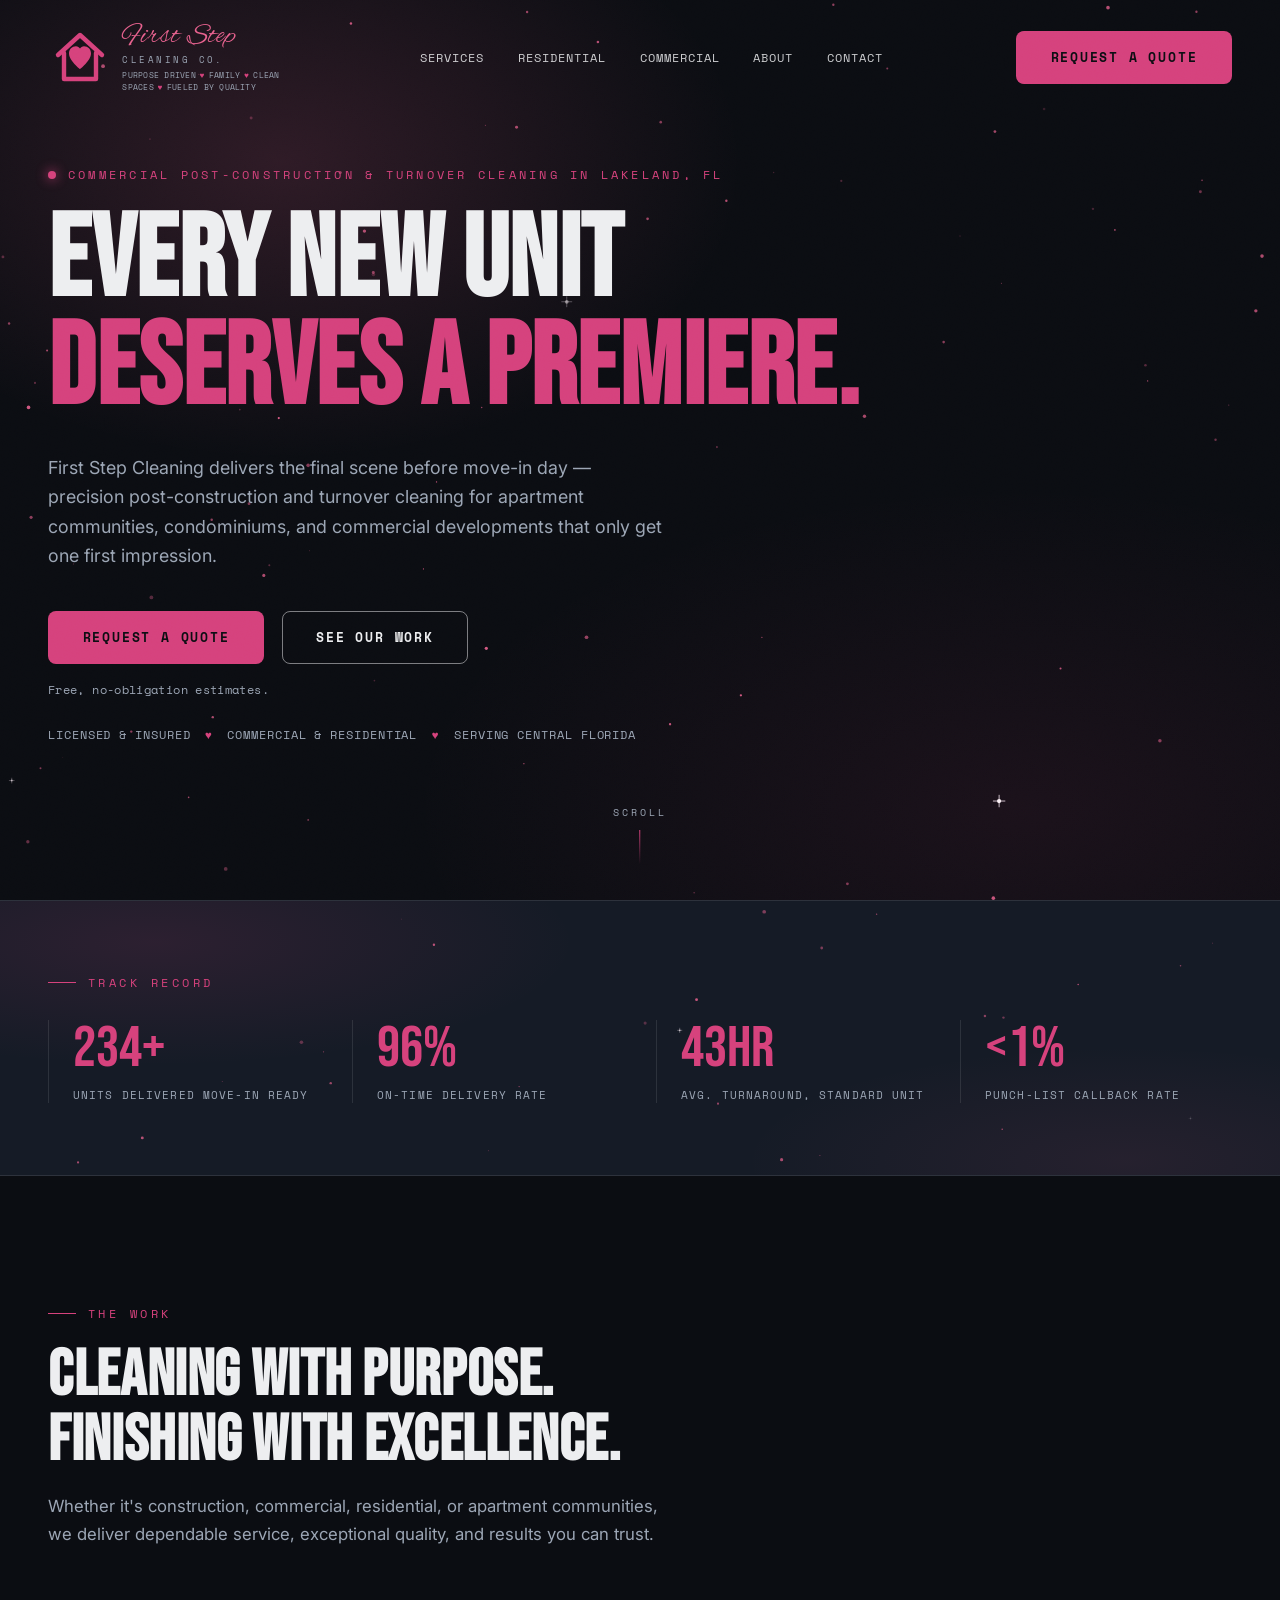
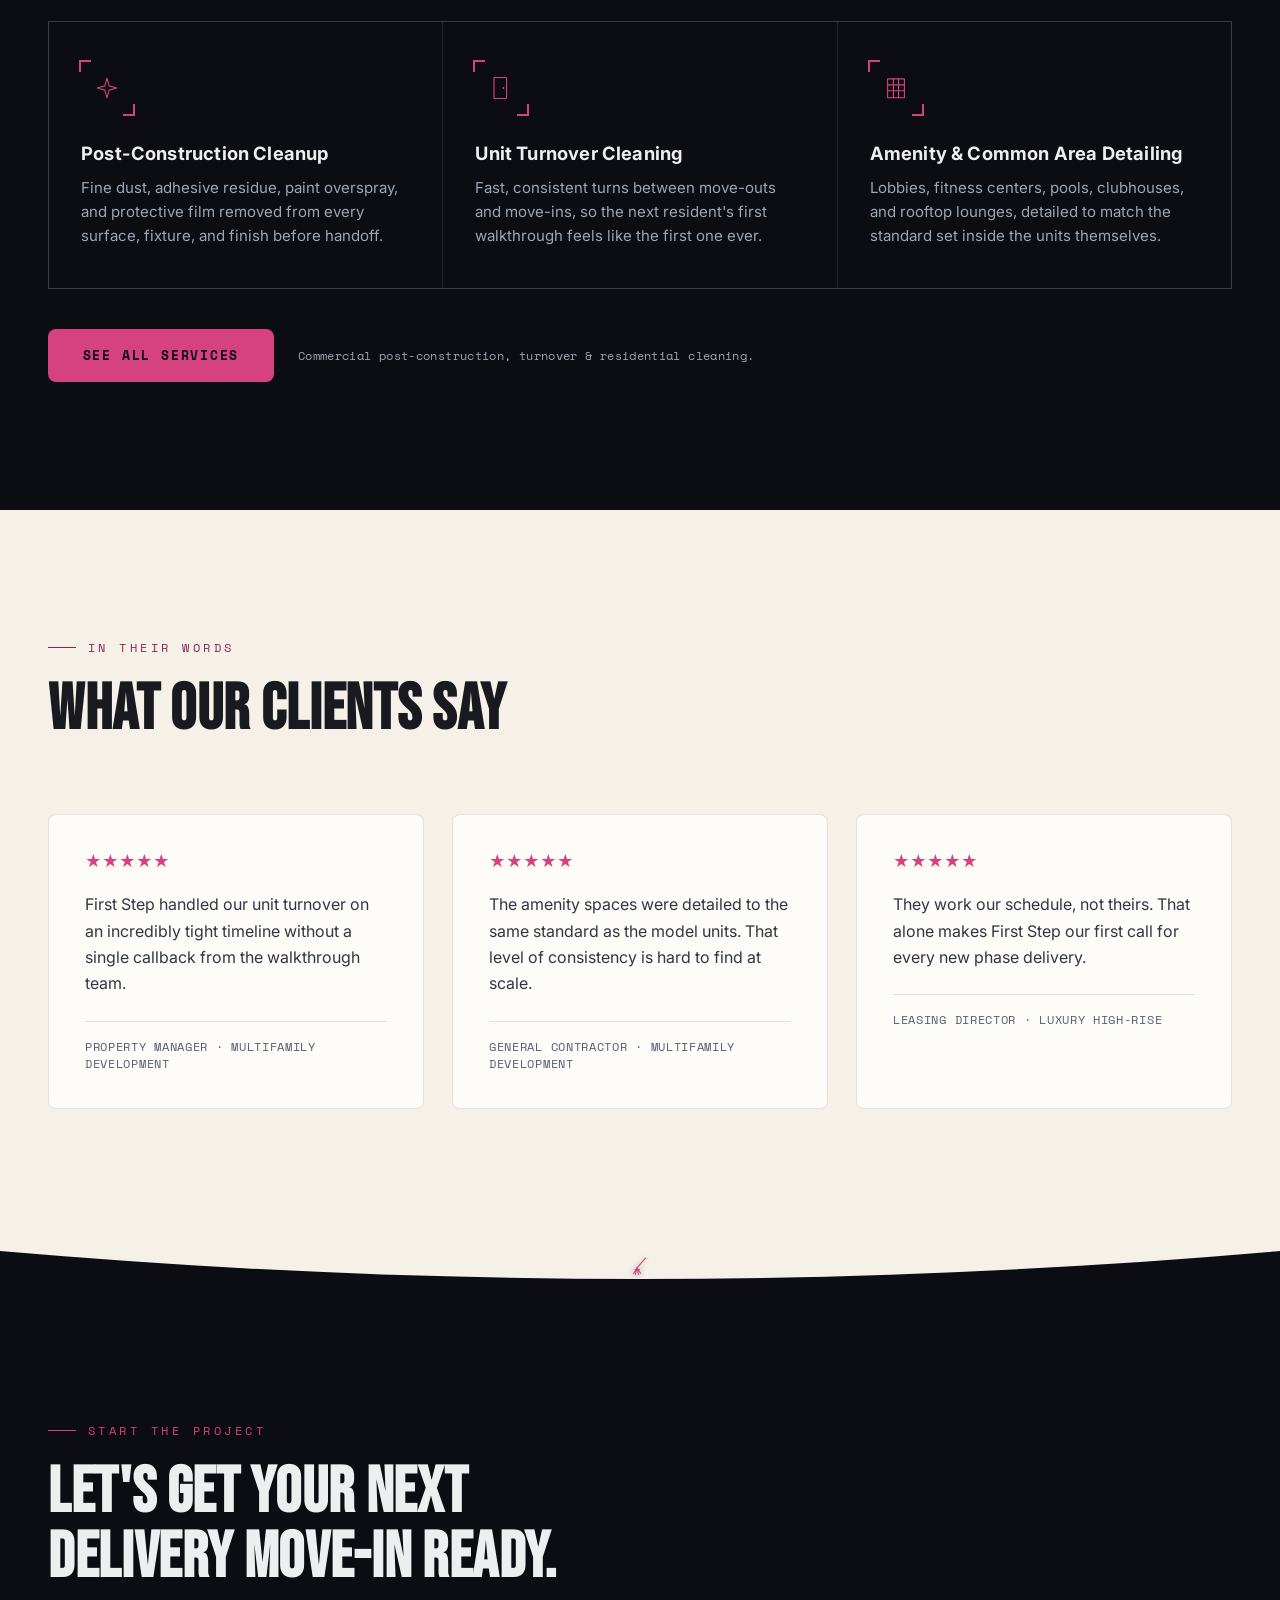
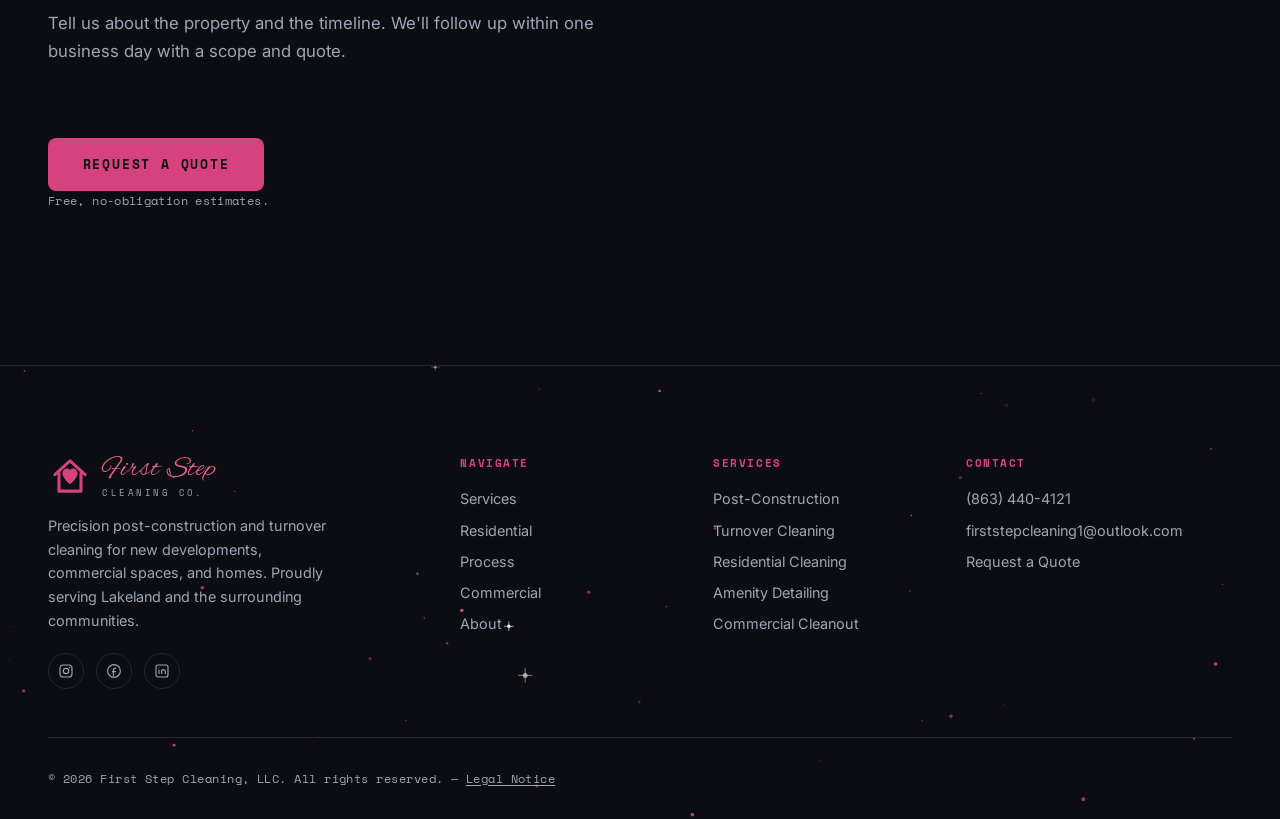
==== index.html @ 3d566c3e "Rename Work to Commercial, expand the gallery, and fix a scroll-reveal freeze Renames the "Work" nav" ====
<!DOCTYPE html>
<html lang="en">
<head>
<meta charset="UTF-8">
<meta name="viewport" content="width=device-width, initial-scale=1.0">
<title>First Step Cleaning | Post-Construction &amp; Turnover Cleaning for New Developments</title>
<meta name="description" content="First Step Cleaning delivers precision post-construction, turnover, and residential cleaning for new developments, commercial spaces, and homes. Led by Visionary Founder Stacey White.">
<link rel="canonical" href="https://firststepcleaning1.com/">
<meta property="og:type" content="website">
<meta property="og:url" content="https://firststepcleaning1.com/">
<meta property="og:site_name" content="First Step Cleaning">
<meta property="og:title" content="First Step Cleaning | Post-Construction &amp; Turnover Cleaning for New Developments">
<meta property="og:description" content="First Step Cleaning delivers precision post-construction, turnover, and residential cleaning for new developments, commercial spaces, and homes. Led by Visionary Founder Stacey White.">
<meta property="og:image" content="https://firststepcleaning1.com/images/social-preview.png">
<meta property="og:image:width" content="1200">
<meta property="og:image:height" content="630">
<meta name="twitter:card" content="summary_large_image">
<meta name="twitter:title" content="First Step Cleaning | Post-Construction &amp; Turnover Cleaning for New Developments">
<meta name="twitter:description" content="First Step Cleaning delivers precision post-construction, turnover, and residential cleaning for new developments, commercial spaces, and homes. Led by Visionary Founder Stacey White.">
<meta name="twitter:image" content="https://firststepcleaning1.com/images/social-preview.png">
<link rel="icon" href="data:image/svg+xml,%3Csvg xmlns='http://www.w3.org/2000/svg' viewBox='0 0 32 32'%3E%3Crect width='32' height='32' rx='6' fill='%230B0D12'/%3E%3Cpath d='M6 15 L16 6 L26 15' stroke='%23D6427D' stroke-width='2.4' fill='none' stroke-linecap='round' stroke-linejoin='round'/%3E%3Cpath d='M16,21c-2,-1.7,-3.6,-3.1,-3.6,-4.9c0,-1.3,1,-2.3,2.3,-2.3c0.9,0,1.5,0.4,1.9,1.1c0.4,-0.7,1,-1.1,1.9,-1.1c1.3,0,2.3,1,2.3,2.3c0,1.8,-1.6,3.2,-3.6,4.9z' fill='%23D6427D'/%3E%3C/svg%3E">
<link rel="preconnect" href="https://fonts.googleapis.com">
<link rel="preconnect" href="https://fonts.gstatic.com" crossorigin>
<link href="https://fonts.googleapis.com/css2?family=Alex+Brush&family=Bebas+Neue&family=Inter:wght@400;500;600;700;800&family=Space+Mono:wght@400;700&display=swap" rel="stylesheet">
<link rel="stylesheet" href="styles.css">
<script type="application/ld+json">
{
  "@context": "https://schema.org",
  "@type": "HomeAndConstructionBusiness",
  "name": "First Step Cleaning",
  "legalName": "First Step Cleaning, LLC",
  "url": "https://firststepcleaning1.com/",
  "telephone": "+18634404121",
  "email": "firststepcleaning1@outlook.com",
  "image": "https://firststepcleaning1.com/images/social-preview.png",
  "logo": "https://firststepcleaning1.com/images/social-preview.png",
  "description": "First Step Cleaning delivers precision post-construction, turnover, and residential cleaning for new developments, commercial spaces, and homes in Lakeland, Florida and surrounding communities.",
  "founder": {
    "@type": "Person",
    "name": "Stacey White",
    "jobTitle": "Visionary Founder"
  },
  "areaServed": {
    "@type": "City",
    "name": "Lakeland",
    "containedInPlace": {
      "@type": "AdministrativeArea",
      "name": "Florida"
    }
  },
  "address": {
    "@type": "PostalAddress",
    "addressLocality": "Lakeland",
    "addressRegion": "FL",
    "addressCountry": "US"
  },
  "hasOfferCatalog": {
    "@type": "OfferCatalog",
    "name": "Cleaning Services",
    "itemListElement": [
      {
        "@type": "Offer",
        "itemOffered": {
          "@type": "Service",
          "name": "Post-Construction Cleanup"
        }
      },
      {
        "@type": "Offer",
        "itemOffered": {
          "@type": "Service",
          "name": "Unit Turnover Cleaning"
        }
      },
      {
        "@type": "Offer",
        "itemOffered": {
          "@type": "Service",
          "name": "Amenity & Common Area Detailing"
        }
      },
      {
        "@type": "Offer",
        "itemOffered": {
          "@type": "Service",
          "name": "Office & Commercial Cleanout"
        }
      },
      {
        "@type": "Offer",
        "itemOffered": {
          "@type": "Service",
          "name": "Punch-List & Touch-Up Cleaning"
        }
      },
      {
        "@type": "Offer",
        "itemOffered": {
          "@type": "Service",
          "name": "Move-In Ready Certification"
        }
      },
      {
        "@type": "Offer",
        "itemOffered": {
          "@type": "Service",
          "name": "New-Construction & Move-In Home Deep Cleaning"
        }
      },
      {
        "@type": "Offer",
        "itemOffered": {
          "@type": "Service",
          "name": "Recurring Residential Cleaning"
        }
      },
      {
        "@type": "Offer",
        "itemOffered": {
          "@type": "Service",
          "name": "Pressure Washing"
        }
      },
      {
        "@type": "Offer",
        "name": "Free Estimate",
        "price": "0",
        "priceCurrency": "USD",
        "itemOffered": {
          "@type": "Service",
          "name": "On-site cleaning estimate"
        }
      }
    ]
  },
  "openingHoursSpecification": [
    {
      "@type": "OpeningHoursSpecification",
      "dayOfWeek": [
        "Monday",
        "Tuesday",
        "Wednesday",
        "Thursday",
        "Friday"
      ],
      "opens": "08:30",
      "closes": "17:30"
    },
    {
      "@type": "OpeningHoursSpecification",
      "dayOfWeek": "Saturday",
      "opens": "11:00",
      "closes": "15:00"
    }
  ]
}
</script>
</head>
<body>

<a href="#main-content" class="skip-link">Skip to main content</a>
<div class="grain" aria-hidden="true"></div>
<div class="fade-in-overlay" aria-hidden="true"><span>FADE IN:</span></div>

<!-- ============================= HEADER ============================= -->
<header class="site-header" id="siteHeader">
  <div class="container nav-inner">
    <a href="index.html" class="brand">
      <svg class="brand-mark" viewBox="0 0 32 32" fill="none" stroke="currentColor" stroke-width="2.2" stroke-linecap="round" stroke-linejoin="round"><path d="M5 15 L16 5 L27 15"/><path d="M8 14 V27 H24 V14"/><path d="M16,22 C16,22 10.5,17.8 10.5,14.2 C10.5,12.1 12,10.6 14,10.6 C14.9,10.6 15.6,11.1 16,11.8 C16.4,11.1 17.1,10.6 18,10.6 C20,10.6 21.5,12.1 21.5,14.2 C21.5,17.8 16,22 16,22 Z" fill="currentColor" stroke="none"/></svg>
      <span class="brand-word"><span class="brand-script">First Step</span><small>CLEANING CO.</small><span class="brand-tagline">Purpose Driven<span class="dot">♥</span>Family<span class="dot">♥</span>Clean Spaces<span class="dot">♥</span>Fueled by Quality</span></span>
    </a>
    <nav class="nav-links">
      <a href="services.html">Services</a>
      <a href="residential.html">Residential</a>
      <a href="work.html">Commercial</a>
      <a href="about.html">About</a>
      <a href="contact.html">Contact</a>
    </nav>
    <div class="nav-cta">
      <a href="contact.html" class="btn btn-primary">Request a Quote</a>
      <button class="menu-toggle" id="menuToggle" aria-label="Toggle menu" aria-expanded="false">
        <span></span><span></span><span></span>
      </button>
    </div>
  </div>
</header>

<nav class="mobile-nav" id="mobileNav">
  <a href="services.html">Services</a>
  <a href="residential.html">Residential</a>
  <a href="work.html">Commercial</a>
  <a href="about.html">About</a>
  <a href="contact.html">Contact</a>
</nav>

<main id="main-content">

<!-- ============================= HERO ============================= -->
<section class="hero" id="hero">
  <canvas id="hero-particles" class="particle-field"></canvas>
  <div class="hero-content" id="heroContent">
    <div class="hero-eyebrow">Commercial Post-Construction &amp; Turnover Cleaning in Lakeland, FL</div>
    <h1><span class="line-1">EVERY NEW UNIT</span><span class="line-2">DESERVES A PREMIERE.</span></h1>
    <p class="hero-sub">First Step Cleaning delivers the final scene before move-in day — precision post-construction and turnover cleaning for apartment communities, condominiums, and commercial developments that only get one first impression.</p>
    <div class="hero-ctas">
      <a href="contact.html" class="btn btn-primary">Request a Quote</a>
      <a href="work.html" class="btn btn-outline">See Our Work</a>
    </div>
    <p class="cta-note">Free, no-obligation estimates.</p>
    <div class="trust-line">
      <span>Licensed &amp; Insured</span><span class="dot">♥</span>
      <span>Commercial &amp; Residential</span><span class="dot">♥</span>
      <span>Serving Central Florida</span>
    </div>
  </div>
  <div class="scroll-cue"><span>Scroll</span><div class="line"></div></div>
</section>

<!-- ============================= STATS ============================= -->
<section class="stats dark-section particle-zone">
  <canvas class="particle-field" data-particle-min="16" data-star-ratio="0.1"></canvas>
  <div class="container">
    <div class="eyebrow stats-eyebrow reveal">Track Record</div>
    <div class="stats-grid">
      <div class="stat reveal"><div class="stat-number" data-target="236" data-suffix="+">0</div><div class="stat-label">Units Delivered Move-In Ready</div></div>
      <div class="stat reveal reveal-delay-1"><div class="stat-number" data-target="97" data-suffix="%">0</div><div class="stat-label">On-Time Delivery Rate</div></div>
      <div class="stat reveal reveal-delay-2"><div class="stat-number" data-target="44" data-suffix="HR">0</div><div class="stat-label">Avg. Turnaround, Standard Unit</div></div>
      <div class="stat reveal reveal-delay-3"><div class="stat-number" data-target="2" data-prefix="&lt;" data-suffix="%">0</div><div class="stat-label">Punch-List Callback Rate</div></div>
    </div>
  </div>
</section>

<!-- ============================= SERVICES TEASER ============================= -->
<section class="dark-section" id="services-teaser">
  <div class="container">
    <div class="section-head reveal">
      <div class="eyebrow">The Work</div>
      <h2 class="section-title">Cleaning With Purpose.<br>Finishing With Excellence.</h2>
      <p class="section-lede">Whether it's construction, commercial, residential, or apartment communities, we deliver dependable service, exceptional quality, and results you can trust.</p>
    </div>
  </div>
  <div class="container">
    <div class="services-grid reveal">
      <div class="service-card">
        <div class="service-icon bracket-frame bracket-sm"><svg viewBox="0 0 40 40" fill="none" stroke="currentColor" stroke-width="1.6" stroke-linecap="round" stroke-linejoin="round"><path d="M20 6 L23 17 L34 20 L23 23 L20 34 L17 23 L6 20 L17 17 Z"/></svg></div>
        <h3>Post-Construction Cleanup</h3>
        <p>Fine dust, adhesive residue, paint overspray, and protective film removed from every surface, fixture, and finish before handoff.</p>
      </div>
      <div class="service-card">
        <div class="service-icon bracket-frame bracket-sm"><svg viewBox="0 0 40 40" fill="none" stroke="currentColor" stroke-width="1.6" stroke-linecap="round" stroke-linejoin="round"><rect x="10" y="5" width="18" height="30" rx="1"/><circle cx="23.5" cy="20" r="1.3" fill="currentColor" stroke="none"/></svg></div>
        <h3>Unit Turnover Cleaning</h3>
        <p>Fast, consistent turns between move-outs and move-ins, so the next resident's first walkthrough feels like the first one ever.</p>
      </div>
      <div class="service-card">
        <div class="service-icon bracket-frame bracket-sm"><svg viewBox="0 0 40 40" fill="none" stroke="currentColor" stroke-width="1.6" stroke-linecap="round" stroke-linejoin="round"><rect x="8" y="7" width="24" height="27"/><line x1="8" y1="15.5" x2="32" y2="15.5"/><line x1="8" y1="24" x2="32" y2="24"/><line x1="16.3" y1="7" x2="16.3" y2="34"/><line x1="23.6" y1="7" x2="23.6" y2="34"/></svg></div>
        <h3>Amenity &amp; Common Area Detailing</h3>
        <p>Lobbies, fitness centers, pools, clubhouses, and rooftop lounges, detailed to match the standard set inside the units themselves.</p>
      </div>
    </div>
    <div class="residential-cta reveal reveal-delay-1">
      <a href="services.html" class="btn btn-primary">See All Services</a>
      <span class="note">Commercial post-construction, turnover &amp; residential cleaning.</span>
    </div>
  </div>
</section>

<!-- ============================= TESTIMONIALS ============================= -->
<section class="light-section">
  <div class="container">
    <div class="section-head reveal">
      <div class="eyebrow">In Their Words</div>
      <h2 class="section-title">What Our Clients Say</h2>
    </div>
    <div class="testi-grid reveal">
      <div class="testi-card">
        <div class="stars" role="img" aria-label="5 out of 5 stars">★★★★★</div>
        <p>First Step handled our unit turnover on an incredibly tight timeline without a single callback from the walkthrough team.</p>
        <div class="testi-attr">Property Manager · Multifamily Development</div>
      </div>
      <div class="testi-card">
        <div class="stars" role="img" aria-label="5 out of 5 stars">★★★★★</div>
        <p>The amenity spaces were detailed to the same standard as the model units. That level of consistency is hard to find at scale.</p>
        <div class="testi-attr">General Contractor · Multifamily Development</div>
      </div>
      <div class="testi-card">
        <div class="stars" role="img" aria-label="5 out of 5 stars">★★★★★</div>
        <p>They work our schedule, not theirs. That alone makes First Step our first call for every new phase delivery.</p>
        <div class="testi-attr">Leasing Director · Luxury High-Rise</div>
      </div>
    </div>
  </div>
</section>

<div class="wave-divider" style="background:var(--cream);" aria-hidden="true"><svg class="wave-shape" viewBox="0 0 1200 60" preserveAspectRatio="none"><path d="M0,15 C400,55 800,55 1200,15 L1200,60 L0,60 Z" fill="var(--ink)"/></svg><svg class="wave-icon" viewBox="0 0 40 40" fill="none" stroke="currentColor" stroke-width="1.8" stroke-linecap="round" stroke-linejoin="round"><path d="M29 7 L15 23"/><path d="M15 23 L9 33 M15 23 L12.3 34 M15 23 L17.7 34 M15 23 L21 32"/><path d="M12 26 L19 26"/></svg></div>

<!-- ============================= FINAL CTA ============================= -->
<section class="dark-section" id="cta-final">
  <div class="container">
    <div class="section-head reveal">
      <div class="eyebrow">Start The Project</div>
      <h2 class="section-title">Let's Get Your Next<br>Delivery Move-In Ready.</h2>
      <p class="section-lede">Tell us about the property and the timeline. We'll follow up within one business day with a scope and quote.</p>
    </div>
    <a href="contact.html" class="btn btn-primary">Request a Quote</a>
    <p class="cta-note">Free, no-obligation estimates.</p>
  </div>
</section>

</main>

<!-- ============================= FOOTER ============================= -->
<footer class="particle-zone">
  <canvas class="particle-field"></canvas>
  <div class="container">
    <div class="footer-grid">
      <div class="footer-brand">
        <a href="index.html" class="brand">
          <svg class="brand-mark" viewBox="0 0 32 32" fill="none" stroke="currentColor" stroke-width="2.2" stroke-linecap="round" stroke-linejoin="round"><path d="M5 15 L16 5 L27 15"/><path d="M8 14 V27 H24 V14"/><path d="M16,22 C16,22 10.5,17.8 10.5,14.2 C10.5,12.1 12,10.6 14,10.6 C14.9,10.6 15.6,11.1 16,11.8 C16.4,11.1 17.1,10.6 18,10.6 C20,10.6 21.5,12.1 21.5,14.2 C21.5,17.8 16,22 16,22 Z" fill="currentColor" stroke="none"/></svg>
          <span class="brand-word"><span class="brand-script">First Step</span><small>CLEANING CO.</small></span>
        </a>
        <p>Precision post-construction and turnover cleaning for new developments, commercial spaces, and homes. Proudly serving Lakeland and the surrounding communities.</p>
        <div class="social-row">
          <a href="#" aria-label="Instagram"><svg viewBox="0 0 24 24" fill="none" stroke="currentColor" stroke-width="1.7"><rect x="3" y="3" width="18" height="18" rx="5"/><circle cx="12" cy="12" r="4"/><circle cx="17.2" cy="6.8" r="1" fill="currentColor" stroke="none"/></svg></a>
          <a href="#" aria-label="Facebook"><svg viewBox="0 0 24 24" fill="none" stroke="currentColor" stroke-width="1.7"><path d="M15 8h-2a2 2 0 0 0-2 2v10M9 13h6"/><circle cx="12" cy="12" r="9.5"/></svg></a>
          <a href="#" aria-label="LinkedIn"><svg viewBox="0 0 24 24" fill="none" stroke="currentColor" stroke-width="1.7"><rect x="3" y="3" width="18" height="18" rx="3"/><line x1="7.5" y1="10" x2="7.5" y2="16.5"/><circle cx="7.5" cy="7" r="0.8" fill="currentColor" stroke="none"/><path d="M11.5 16.5V10M11.5 12.8c0-1.5 1.2-2.8 2.8-2.8s2.7 1 2.7 2.9v3.6"/></svg></a>
        </div>
      </div>
      <div class="footer-col">
        <h4>Navigate</h4>
        <ul><li><a href="services.html">Services</a></li><li><a href="residential.html">Residential</a></li><li><a href="services.html#process">Process</a></li><li><a href="work.html">Commercial</a></li><li><a href="about.html">About</a></li></ul>
      </div>
      <div class="footer-col">
        <h4>Services</h4>
        <ul><li><a href="services.html">Post-Construction</a></li><li><a href="services.html">Turnover Cleaning</a></li><li><a href="residential.html">Residential Cleaning</a></li><li><a href="services.html">Amenity Detailing</a></li><li><a href="services.html">Commercial Cleanout</a></li></ul>
      </div>
      <div class="footer-col">
        <h4>Contact</h4>
        <ul><li><a href="tel:+18634404121">(863) 440-4121</a></li><li><a href="mailto:firststepcleaning1@outlook.com">firststepcleaning1@outlook.com</a></li><li><a href="contact.html">Request a Quote</a></li></ul>
      </div>
    </div>
    <div class="footer-bottom">
      <span>© <span class="copy-year">2026</span> First Step Cleaning, LLC. All rights reserved. — <a href="legal.html" class="footer-legal-link">Legal Notice</a></span>
    </div>
  </div>
</footer>

<script src="main.js"></script>
</body>
</html>
---- styles.css ----
/* ============================= VIEW TRANSITIONS ============================= */
/* Smooth cross-page morph instead of a hard reload — Chrome/Edge 126+, Safari 18.2+.
   No effect (plain navigation) on browsers without support. */
@view-transition{navigation:auto;}
#siteHeader .brand-mark{view-transition-name:site-logo;}

/* ============================= RESET & BASE ============================= */
*,*::before,*::after{box-sizing:border-box;margin:0;padding:0;}
html{scroll-behavior:smooth;}
body{
  background:#0B0D12;
  color:#EDEEF0;
  font-family:'Inter',sans-serif;
  overflow-x:hidden;
  -webkit-font-smoothing:antialiased;
}
img,svg{display:block;max-width:100%;}
a{color:inherit;text-decoration:none;}
button{font:inherit;cursor:pointer;background:none;border:none;color:inherit;}
ul{list-style:none;}
input,select,textarea{font:inherit;color:inherit;}

/* ============================= VARIABLES ============================= */
:root{
  --ink:#0B0D12;
  --navy:#151B26;
  --navy-2:#1D2530;
  --gold:#D6427D;         /* brand rose — sampled from Stacey's business card */
  --gold-bright:#E8628F;  /* brighter rose for hover/highlight states */
  --gold-deep:#8A2450;    /* deep rose for text on light backgrounds (contrast-safe) */
  --cream:#F5F1E8;
  --paper:#FDFCF9;
  --slate:#585F6E;
  --mist:#9CA6B5;
  --line-dark:rgba(255,255,255,0.10);
  --line-light:rgba(11,13,18,0.10);
  --font-display:'Bebas Neue',sans-serif;
  --font-body:'Inter',sans-serif;
  --font-mono:'Space Mono',monospace;
  --font-script:'Alex Brush',cursive;
  --container:1280px;
}

/* ============================= LAYOUT UTILITIES ============================= */
.container{max-width:var(--container);margin-inline:auto;padding-inline:clamp(1.25rem,5vw,3rem);}
.eyebrow{
  font-family:var(--font-mono);
  font-size:0.78rem;
  letter-spacing:0.28em;
  text-transform:uppercase;
  color:var(--gold);
  display:flex;
  align-items:center;
  gap:0.75rem;
  margin-bottom:1.25rem;
}
.eyebrow::before{content:'';width:28px;height:1px;background:var(--gold);}
.light-section .eyebrow{color:var(--gold-deep);}
.light-section .eyebrow::before{background:var(--gold-deep);}
.section-title{
  font-family:var(--font-display);
  font-size:clamp(2.4rem,5vw,4.2rem);
  line-height:1.02;
  letter-spacing:0.01em;
  text-transform:uppercase;
  margin-bottom:1.25rem;
}
.section-lede{
  max-width:620px;
  color:var(--mist);
  font-size:1.05rem;
  line-height:1.65;
}
.light-section .section-lede{color:var(--slate);}
.section-head{margin-bottom:clamp(2.5rem,6vw,4.5rem);}
section{position:relative;padding-block:clamp(4.5rem,10vw,8rem);scroll-margin-top:100px;}
.dark-section{background:var(--ink);color:#EDEEF0;}
.light-section{background:var(--cream);color:#181A1F;}

/* reveal animation */
.reveal{opacity:0;transform:translateY(28px);transition:opacity 0.8s cubic-bezier(.16,.8,.3,1),transform 0.8s cubic-bezier(.16,.8,.3,1);}
.reveal.in-view{opacity:1;transform:translateY(0);}
.reveal-delay-1{transition-delay:0.08s;}
.reveal-delay-2{transition-delay:0.16s;}
.reveal-delay-3{transition-delay:0.24s;}
.reveal-delay-4{transition-delay:0.32s;}
.reveal-delay-5{transition-delay:0.4s;}

/* Native scroll-driven upgrade — runs off the compositor thread instead of the
   IntersectionObserver in main.js. That JS still runs underneath as the fallback
   for browsers without animation-timeline support. */
@supports (animation-timeline: view()){
  .reveal{
    animation:revealFadeUp linear both;
    animation-timeline:view();
    animation-range:entry 0% entry 55%;
  }
}
@keyframes revealFadeUp{
  from{opacity:0;transform:translateY(28px);}
  to{opacity:1;transform:translateY(0);}
}

/* bracket / viewfinder frame — signature motif */
.bracket-frame{position:relative;}
.bracket-frame::before,.bracket-frame::after{
  content:'';position:absolute;width:22px;height:22px;
  border:2px solid var(--gold);pointer-events:none;
  transition:width .35s ease,height .35s ease;
}
.bracket-frame::before{top:-2px;left:-2px;border-right:none;border-bottom:none;}
.bracket-frame::after{bottom:-2px;right:-2px;border-left:none;border-top:none;}
.bracket-sm.bracket-frame::before,.bracket-sm.bracket-frame::after{width:12px;height:12px;}

/* buttons */
.btn{
  display:inline-flex;align-items:center;justify-content:center;gap:0.6rem;
  padding:1rem 2.1rem;font-family:var(--font-mono);font-weight:700;
  font-size:0.8rem;letter-spacing:0.14em;text-transform:uppercase;
  border-radius:8px;border:1.5px solid transparent;
  transition:transform .3s ease,box-shadow .3s ease,background .3s ease,border-color .3s ease;
  white-space:nowrap;
}
.btn-primary{background:var(--gold);color:var(--ink);transition:transform .18s cubic-bezier(.2,.9,.3,1.3),box-shadow .3s ease,background .3s ease;}
.btn-primary:hover{background:var(--gold-bright);transform:translateY(-2px);box-shadow:0 10px 28px rgba(214,66,125,0.32);}
.btn-outline{border-color:rgba(237,238,240,0.5);color:#EDEEF0;}
.btn-outline:hover{background:rgba(255,255,255,0.08);border-color:#fff;}
.btn-outline.on-light{border-color:rgba(24,26,31,0.35);color:#181A1F;}
.btn-outline.on-light:hover{background:rgba(24,26,31,0.06);border-color:#181A1F;}
.btn-block{width:100%;}
:focus-visible{outline:2px solid var(--gold);outline-offset:3px;}

/* film grain overlay */
.grain{
  position:fixed;inset:0;z-index:999;pointer-events:none;opacity:0.035;mix-blend-mode:overlay;
  background-image:url("data:image/svg+xml,%3Csvg xmlns='http://www.w3.org/2000/svg' width='180' height='180'%3E%3Cfilter id='n'%3E%3CfeTurbulence type='fractalNoise' baseFrequency='0.85' numOctaves='2' stitchTiles='stitch'/%3E%3C/filter%3E%3Crect width='100%25' height='100%25' filter='url(%23n)'/%3E%3C/svg%3E");
}

/* fade-in intro */
.fade-in-overlay{
  position:fixed;inset:0;background:var(--ink);z-index:9999;
  display:flex;align-items:center;justify-content:center;
  animation:introFade 1.7s ease forwards;pointer-events:none;
}
.fade-in-overlay span{
  font-family:var(--font-mono);color:var(--gold);letter-spacing:0.35em;
  font-size:0.85rem;opacity:0;animation:introText 1.7s ease forwards;
}
@keyframes introFade{0%{opacity:1;}55%{opacity:1;}100%{opacity:0;visibility:hidden;}}
@keyframes introText{0%{opacity:0;}25%{opacity:1;}65%{opacity:1;}100%{opacity:0;}}

/* skip link */
.skip-link{position:absolute;left:-9999px;top:0;background:var(--gold);color:var(--ink);padding:1rem 1.5rem;z-index:10000;font-family:var(--font-mono);font-size:0.85rem;}
.skip-link:focus{left:1rem;top:1rem;}

/* scroll progress removed intentionally to keep motion focused on the core cinematic system */

/* ============================= HEADER / NAV ============================= */
.site-header{
  position:fixed;top:0;left:0;right:0;z-index:500;
  padding-block:1.35rem;transition:background .4s ease,padding .4s ease,backdrop-filter .4s ease,transform .35s ease;
}
.site-header::before{
  content:'';position:absolute;inset:0;background:rgba(11,13,18,0.0);backdrop-filter:blur(0px);
  transition:background .4s ease,backdrop-filter .4s ease;z-index:-1;
}
.site-header.scrolled{padding-block:0.9rem;}
.site-header.scrolled::before{background:rgba(11,13,18,0.86);backdrop-filter:blur(10px);border-bottom:1px solid var(--line-dark);}
/* Auto-hide on scroll down, reveal on scroll up — keeps the fixed header from sitting over page content mid-scroll */
.site-header.header-hidden{transform:translateY(-110%);}
.nav-inner{display:flex;align-items:center;justify-content:space-between;gap:1.5rem;}
.brand{display:flex;align-items:flex-start;gap:0.65rem;}
.brand-mark{width:36px;height:36px;color:var(--gold);flex-shrink:0;margin-top:0.15rem;}
/* Header wordmark: enlarged and centered beside the full brand-word text block (script + subtitle + tagline) */
.site-header .brand{align-items:center;}
.site-header .brand-mark{width:64px;height:64px;margin-top:0;}
.brand-word{font-family:var(--font-display);font-size:1.35rem;letter-spacing:0.04em;line-height:0.9;}
.brand-script{display:block;font-family:var(--font-script);font-size:1.75rem;line-height:1.05;color:var(--gold-bright);}
.brand-word small{display:block;font-family:var(--font-mono);font-size:0.55rem;letter-spacing:0.28em;color:var(--mist);margin-top:0.3rem;}
.brand-tagline{display:block;font-family:var(--font-mono);font-size:0.5rem;letter-spacing:0.03em;color:var(--mist);text-transform:uppercase;margin-top:0.35rem;max-width:165px;line-height:1.5;}
.brand-tagline .dot{color:var(--gold);margin-inline:0.25rem;}
.nav-links{display:flex;align-items:center;gap:2.1rem;}
.nav-links a{font-family:var(--font-mono);font-size:0.78rem;letter-spacing:0.08em;text-transform:uppercase;color:#EDEEF0;opacity:0.85;transition:opacity .25s;position:relative;}
.nav-links a:hover{opacity:1;}
.nav-cta{display:flex;align-items:center;gap:1.3rem;}
.menu-toggle{display:none;flex-direction:column;justify-content:center;gap:5px;width:34px;height:34px;z-index:600;}
.menu-toggle span{display:block;width:100%;height:2px;background:#EDEEF0;transition:transform .3s ease,opacity .3s ease;}
.menu-toggle.open span:nth-child(1){transform:translateY(7px) rotate(45deg);}
.menu-toggle.open span:nth-child(2){opacity:0;}
.menu-toggle.open span:nth-child(3){transform:translateY(-7px) rotate(-45deg);}
.mobile-nav{
  position:fixed;inset:0;background:var(--ink);z-index:400;
  display:flex;flex-direction:column;align-items:center;justify-content:center;gap:2.2rem;
  transform:translateY(-100%);transition:transform .5s cubic-bezier(.76,0,.24,1);
}
.mobile-nav.open{transform:translateY(0);}
.mobile-nav a{font-family:var(--font-display);font-size:2.2rem;text-transform:uppercase;letter-spacing:0.02em;}
body.no-scroll{overflow:hidden;}

/* ============================= ACTIVE NAV STATE ============================= */
.nav-links a.active{opacity:1;color:var(--gold);}
.mobile-nav a.active{color:var(--gold);}

/* ============================= PARTICLE FIELD (hero, page-header, footer, But God. accent) ============================= */
.particle-zone{position:relative;}
.particle-zone > *:not(.particle-field){position:relative;z-index:1;}
.particle-field{position:absolute;inset:0;width:100%;height:100%;z-index:0;pointer-events:none;}

/* ============================= PAGE HEADER (subpages) ============================= */
.page-header{padding-top:clamp(7.5rem,15vw,10.5rem);padding-bottom:clamp(2.5rem,5vw,3.5rem);}

/* ============================= HERO ============================= */
.hero{
  min-height:100vh;min-height:100svh;
  display:flex;flex-direction:column;
  background:var(--ink);position:relative;overflow:hidden;
  padding-top:8rem;padding-bottom:0;
}
.hero::before{
  content:'';position:absolute;inset:0;
  background:radial-gradient(ellipse 60% 55% at 22% 18%,rgba(232,98,143,0.16),transparent 60%),
             radial-gradient(ellipse 80% 60% at 80% 90%,rgba(214,66,125,0.08),transparent 60%);
  pointer-events:none;
}
#hero-particles{position:absolute;inset:0;width:100%;height:100%;z-index:1;}
.hero-content{flex:1;display:flex;flex-direction:column;align-items:flex-start;justify-content:center;position:relative;z-index:3;padding-inline:clamp(1.25rem,5vw,3rem);padding-bottom:clamp(6rem,14vh,7.5rem);max-width:var(--container);margin-inline:auto;width:100%;}
.hero-eyebrow{font-family:var(--font-mono);font-size:0.78rem;letter-spacing:0.26em;text-transform:uppercase;color:var(--gold);margin-bottom:1.5rem;display:flex;align-items:center;gap:0.75rem;}
.hero-eyebrow::before{content:'';width:8px;height:8px;border-radius:50%;background:var(--gold);box-shadow:0 0 12px var(--gold);}
.hero h1{
  font-family:var(--font-display);text-transform:uppercase;
  font-size:clamp(3rem,9vw,7.2rem);line-height:0.94;letter-spacing:0.005em;
  margin-bottom:1.75rem;
}
.hero h1 .line-1{display:block;color:#EDEEF0;}
.hero h1 .line-2{display:block;color:var(--gold);}
.hero-sub{max-width:620px;font-size:clamp(1rem,1.4vw,1.2rem);line-height:1.65;color:var(--mist);margin-bottom:2.5rem;}
.hero-ctas{display:flex;flex-wrap:wrap;gap:1.1rem;margin-bottom:1rem;}
.cta-note{font-family:var(--font-mono);font-size:0.76rem;color:var(--mist);letter-spacing:0.03em;margin-bottom:1.75rem;}
.trust-line{font-family:var(--font-mono);font-size:0.72rem;letter-spacing:0.08em;color:var(--mist);display:flex;flex-wrap:wrap;gap:0.5rem 0.9rem;text-transform:uppercase;}
.trust-line .dot{color:var(--gold);}
.scroll-cue{position:absolute;bottom:clamp(28px,4vh,44px);left:50%;transform:translateX(-50%);z-index:3;display:flex;flex-direction:column;align-items:center;gap:0.6rem;}
.scroll-cue span{font-family:var(--font-mono);font-size:0.65rem;letter-spacing:0.28em;color:var(--mist);text-transform:uppercase;}
.scroll-cue .line{width:1px;height:34px;background:linear-gradient(var(--gold),transparent);animation:scrollPulse 2s ease-in-out infinite;}
@keyframes scrollPulse{0%,100%{opacity:0.3;}50%{opacity:1;}}

/* ============================= STATS ============================= */
.stats{background:var(--navy);padding-block:clamp(3rem,6vw,4.5rem);border-top:1px solid var(--line-dark);border-bottom:1px solid var(--line-dark);overflow:hidden;}
.stats::before{
  content:'';position:absolute;inset:0;z-index:0;pointer-events:none;
  background:radial-gradient(ellipse 55% 75% at 12% 15%,rgba(214,66,125,0.12),transparent 60%),
             radial-gradient(ellipse 50% 70% at 88% 95%,rgba(232,98,143,0.08),transparent 60%);
}
.stats-eyebrow{margin-bottom:1.75rem;}
.stats-grid{display:grid;grid-template-columns:repeat(4,1fr);gap:2rem;}
.stat{text-align:left;border-left:1px solid var(--line-dark);padding-left:1.5rem;transition:border-color .3s ease,transform .3s ease;}
.stat:hover{border-color:var(--gold);transform:translateY(-3px);}
.stat-number{font-family:var(--font-display);font-size:clamp(2.4rem,5vw,3.6rem);color:var(--gold);line-height:1;transition:color .3s ease,text-shadow .3s ease;}
.stat:hover .stat-number{color:var(--gold-bright);text-shadow:0 0 22px rgba(232,98,143,0.4);}
.stat-label{font-family:var(--font-mono);font-size:0.7rem;letter-spacing:0.1em;text-transform:uppercase;color:var(--mist);margin-top:0.6rem;line-height:1.4;}

/* ============================= SERVICES ============================= */
.services-grid{display:grid;grid-template-columns:repeat(3,1fr);gap:1px;background:var(--line-dark);border:1px solid var(--line-dark);}
.service-card{background:var(--ink);padding:2.5rem 2rem;transition:background .35s ease;}
.service-card:hover{background:var(--navy);}
.service-icon{width:52px;height:52px;padding:12px;color:var(--gold);margin-bottom:1.75rem;position:relative;}
.service-icon svg{width:100%;height:100%;}
.service-card h3{font-family:var(--font-body);font-weight:700;font-size:1.15rem;margin-bottom:0.75rem;letter-spacing:0.01em;}
.service-card p{color:var(--mist);font-size:0.94rem;line-height:1.6;}

/* ============================= RESIDENTIAL ============================= */
#residential{background:var(--navy);}
.residential-grid{display:grid;grid-template-columns:repeat(3,1fr);gap:1.75rem;margin-top:0.5rem;}
.res-card{background:var(--ink);border:1px solid var(--line-dark);border-radius:8px;padding:clamp(1.75rem,3vw,2.5rem);transition:border-color .3s ease;}
.res-card:hover{border-color:rgba(214,66,125,0.45);}
.res-card-top{display:flex;align-items:flex-start;justify-content:space-between;gap:1rem;flex-wrap:wrap;margin-bottom:1.5rem;}
.res-icon{width:52px;height:52px;padding:12px;color:var(--gold);flex-shrink:0;}
.res-icon svg{width:100%;height:100%;}
.res-tag{font-family:var(--font-mono);font-size:0.62rem;letter-spacing:0.08em;text-transform:uppercase;color:var(--gold);border:1px solid rgba(214,66,125,0.4);padding:0.4rem 0.75rem;border-radius:20px;white-space:nowrap;margin-top:0.4rem;}
.res-card h3{font-family:var(--font-display);font-size:clamp(1.4rem,2.5vw,1.75rem);text-transform:uppercase;letter-spacing:0.01em;margin-bottom:0.85rem;}
.res-card>p{color:var(--mist);font-size:0.94rem;line-height:1.65;margin-bottom:1.6rem;}
.res-list{display:flex;flex-direction:column;gap:0.75rem;}
.res-list li{display:flex;align-items:flex-start;gap:0.65rem;font-size:0.89rem;color:#dcdee3;line-height:1.4;}
.res-list svg{width:15px;height:15px;flex-shrink:0;margin-top:0.2rem;color:var(--gold);}
.residential-cta{margin-top:2.5rem;display:flex;align-items:center;gap:1.5rem;flex-wrap:wrap;}

/* ============================= VISIONARIES SCRAPBOOK BG DOODLES ============================= */
.visionaries-section{position:relative;overflow:hidden;}
.visionaries-section .container{position:relative;z-index:1;}
.visionaries-section::before{
  content:'';
  position:absolute;inset:0;
  background:
    radial-gradient(ellipse 50% 40% at 10% 15%, rgba(214,66,125,0.06) 0%, transparent 70%),
    radial-gradient(ellipse 40% 35% at 90% 80%, rgba(214,66,125,0.05) 0%, transparent 70%);
  pointer-events:none;z-index:0;
}
.v-doodle-layer{
  position:absolute;inset:0;pointer-events:none;z-index:0;
  overflow:hidden;
}
.gallery-tag{position:absolute;bottom:0.5rem;left:0.5rem;background:rgba(11,13,18,0.75);color:#fff;font-family:var(--font-mono);font-size:0.6rem;letter-spacing:0.08em;text-transform:uppercase;padding:0.25rem 0.6rem;border-radius:20px;}

/* ============================= OUR TRUE VISIONARIES (scrapbook) ============================= */
.visionaries-grid{display:grid;grid-template-columns:repeat(6,1fr);gap:2rem;align-items:start;}
.v-item.v-large{grid-column:span 3;}
.v-item.v-small{grid-column:span 2;}
.v-photo{position:relative;border-radius:8px;overflow:hidden;}
.v-photo img{width:100%;display:block;}
.v-pair{display:flex;gap:0.5rem;border-radius:8px;overflow:hidden;aspect-ratio:3/2;}
.v-pair img{width:50%;height:100%;object-fit:cover;display:block;}
.v-caption{font-family:var(--font-body);font-size:0.92rem;line-height:1.55;color:var(--mist);margin-top:0.9rem;}

/* Two-tone caption: first words white, last word/phrase in rose — used on residential scrapbook */
.v-caption-twotone{font-family:var(--font-body);font-size:0.92rem;line-height:1.55;margin-top:0.9rem;color:#EDEEF0;}
.v-caption-twotone .rose{color:var(--gold-bright);font-style:italic;}
.v-overlay-caption-twotone{position:absolute;inset:auto 0 0 0;background:linear-gradient(to top,rgba(0,0,0,0.78) 10%,transparent 100%);padding:2.5rem 1.1rem 0.9rem;font-family:var(--font-body);font-size:0.88rem;line-height:1.5;color:#EDEEF0;}
.v-overlay-caption-twotone .rose{color:var(--gold-bright);font-style:italic;}
.v-caption strong{color:var(--gold-bright);font-weight:600;}
.v-caption-top{margin-top:0;margin-bottom:0.9rem;}
.v-overlay-caption{position:absolute;inset:auto 0 0 0;background:linear-gradient(to top,rgba(0,0,0,0.75) 10%,transparent 100%);padding:2.5rem 1.1rem 0.9rem;color:#EDEEF0;font-family:var(--font-body);font-size:0.88rem;line-height:1.5;}
.v-overlay-caption strong{color:var(--gold-bright);font-weight:600;}
.residential-cta .note{font-family:var(--font-mono);font-size:0.76rem;color:var(--mist);letter-spacing:0.03em;}
.note-link{color:var(--gold);text-decoration:underline;text-underline-offset:2px;transition:color .2s;}
.note-link:hover{color:var(--gold-bright);}

/* ============================= PROCESS ============================= */
.process-grid{display:grid;grid-template-columns:repeat(4,1fr);gap:0;position:relative;}
.process-grid::before{content:'';position:absolute;top:26px;left:0;right:0;height:1px;background:linear-gradient(90deg,transparent,var(--line-dark) 5%,var(--line-dark) 95%,transparent);}
.phase{position:relative;padding-right:1.75rem;}
.phase-num{font-family:var(--font-display);font-size:3.2rem;color:transparent;-webkit-text-stroke:1.5px var(--line-dark);line-height:1;margin-bottom:1.5rem;position:relative;z-index:2;}
.phase-num::before{content:'';position:absolute;left:0;top:50%;transform:translateY(-50%) translateX(-42px);width:14px;height:14px;border-radius:50%;background:var(--ink);border:2px solid var(--gold);}
.phase h3{font-family:var(--font-mono);font-size:1rem;letter-spacing:0.16em;text-transform:uppercase;color:var(--gold);margin-bottom:0.9rem;}
.phase p{color:var(--mist);font-size:0.93rem;line-height:1.65;}

/* ============================= PORTFOLIO ============================= */
.portfolio-grid{display:grid;grid-template-columns:repeat(3,1fr);gap:1.75rem;}
.scene-card{position:relative;aspect-ratio:3/4;border-radius:8px;overflow:hidden;isolation:isolate;}
.scene-card::before{content:'';width:26px;height:26px;position:absolute;top:16px;left:16px;border:2px solid rgba(255,255,255,0.55);border-right:none;border-bottom:none;z-index:3;transition:border-color .3s ease;}
.scene-card::after{content:'';width:26px;height:26px;position:absolute;bottom:16px;right:16px;border:2px solid rgba(255,255,255,0.55);border-left:none;border-top:none;z-index:3;transition:border-color .3s ease;}
.scene-card:hover::before,.scene-card:hover::after{border-color:var(--gold-bright);}
.scene-visual{position:absolute;inset:0;z-index:1;transition:transform .6s ease;}
img.scene-visual{width:100%;height:100%;object-fit:cover;display:block;}
.scene-card:hover .scene-visual{transform:scale(1.06);}
.scene-a .scene-visual{background:radial-gradient(circle at 28% 20%,#E8628F 0%,#D6427D 20%,#431D38 52%,#0B0D12 100%);}
.scene-b .scene-visual{background:linear-gradient(160deg,#232B3A 0%,#0B0D12 48%,#0B0D12 62%,#7A2E52 130%);}
.scene-c .scene-visual{background:linear-gradient(140deg,#2b3340 0%,#0B0D12 75%);}
.scene-d .scene-visual{background:linear-gradient(160deg,#2E1526 0%,#0B0D12 55%,#190A15 100%);}
.scene-e .scene-visual{background:radial-gradient(circle at 75% 15%,#DD5486 0%,#D6427D 15%,#1F0E1A 55%,#0B0D12 100%);}
.scene-f .scene-visual{background:linear-gradient(150deg,#26303d 0%,#0B0D12 60%,#5C2440 140%);}
.scene-g .scene-visual{background:linear-gradient(160deg,#2b3340 0%,#0B0D12 55%,#431D38 140%);}
.scene-h .scene-visual{background:radial-gradient(circle at 25% 80%,#D6427D 0%,#431D38 30%,#0B0D12 70%);}
.scene-glyph{position:absolute;inset:0;z-index:1;display:flex;align-items:center;justify-content:center;opacity:0.16;}
.scene-glyph svg{width:46%;height:46%;}
.scene-content{position:absolute;inset:0;z-index:2;display:flex;flex-direction:column;justify-content:flex-end;padding:1.5rem;background:linear-gradient(to top,rgba(0,0,0,0.55) 0%,transparent 55%);}
.scene-slug{font-family:var(--font-mono);font-size:0.62rem;letter-spacing:0.14em;text-transform:uppercase;color:var(--gold-bright);margin-bottom:0.5rem;}
.scene-content h3{font-family:var(--font-body);font-weight:700;font-size:1.05rem;color:#fff;margin-bottom:0.25rem;}
.scene-content p{font-family:var(--font-mono);font-size:0.72rem;color:rgba(255,255,255,0.7);letter-spacing:0.04em;}
.scene-cta .scene-visual{background:linear-gradient(160deg,var(--ink) 0%,#2E1526 55%,#5C2440 130%);}
.scene-cta-content{justify-content:center;background:none;gap:0.6rem;}
.scene-cta-content h3{font-size:1.3rem;line-height:1.15;}
.scene-cta-btn{margin-top:0.6rem;padding:0.75rem 1.5rem;font-size:0.7rem;width:fit-content;}

/* ============================= WHY US ============================= */
.why-grid{display:grid;grid-template-columns:repeat(2,1fr);gap:1.75rem 3rem;}
.why-item{display:flex;gap:1.1rem;padding-block:1.5rem;border-top:1px solid var(--line-light);}
.why-check{width:26px;height:26px;flex-shrink:0;color:var(--gold-deep);margin-top:0.15rem;}
.why-item h3{font-size:1.05rem;font-weight:700;margin-bottom:0.4rem;}
.why-item p{color:var(--slate);font-size:0.92rem;line-height:1.6;}

/* ============================= ABOUT ============================= */
.about-grid{display:grid;grid-template-columns:0.85fr 1.15fr;gap:clamp(2.5rem,6vw,5rem);align-items:center;}
.portrait-wrap{position:relative;aspect-ratio:4/5;max-width:400px;}
.portrait-wrap::before{content:'';width:30px;height:30px;position:absolute;top:-14px;left:-14px;border:2px solid var(--gold);border-right:none;border-bottom:none;z-index:2;}
.portrait-wrap::after{content:'';width:30px;height:30px;position:absolute;bottom:-14px;right:-14px;border:2px solid var(--gold);border-left:none;border-top:none;z-index:2;}
.portrait-inner{position:absolute;inset:0;background:radial-gradient(circle at 50% 38%,rgba(232,98,143,0.18),transparent 65%),var(--navy);display:flex;align-items:center;justify-content:center;overflow:hidden;}
.portrait-inner::before{content:'';position:absolute;inset:0;background-image:linear-gradient(rgba(255,255,255,0.035) 1px,transparent 1px),linear-gradient(90deg,rgba(255,255,255,0.035) 1px,transparent 1px);background-size:24px 24px;}
.monogram{font-family:var(--font-display);font-size:6.5rem;color:var(--gold);position:relative;z-index:1;letter-spacing:0.03em;}
.portrait-caption{font-family:var(--font-mono);font-size:0.68rem;letter-spacing:0.14em;text-transform:uppercase;color:var(--mist);margin-top:1.25rem;text-align:center;}
.about-copy p{color:var(--mist);font-size:1.02rem;line-height:1.75;margin-bottom:1.4rem;}
.pull-quote{border-left:2px solid var(--gold);padding-left:1.5rem;margin-block:2rem;font-family:var(--font-display);font-size:clamp(1.4rem,2.4vw,1.9rem);line-height:1.25;color:#EDEEF0;text-transform:none;letter-spacing:0.01em;}
.but-god-zone .but-god{font-family:var(--font-display);font-size:clamp(2.4rem,6vw,3.4rem);color:var(--gold-bright);text-transform:uppercase;letter-spacing:0.02em;line-height:1;margin:0;}
.but-god-zone{display:inline-block;padding:0.9rem 1.3rem;margin:0.9rem -1.3rem 0.3rem;}
.but-god-zone.inline-bling{padding:0.2rem 0.35rem;margin:0;vertical-align:middle;}
.but-god-zone.inline-bling .but-god{font-size:clamp(1.1rem,2.2vw,1.4rem);letter-spacing:0.04em;}
.fish-icon{width:34px;height:19px;color:var(--gold);display:block;margin:0.2rem 0 0.4rem;}
.signature-line{font-family:var(--font-mono);font-size:0.8rem;letter-spacing:0.08em;color:var(--gold);text-transform:uppercase;}
.signature-name{display:block;font-family:var(--font-script);font-size:2.6rem;line-height:1;color:var(--gold-bright);text-transform:none;letter-spacing:0.01em;}
.signature-role{display:block;color:var(--mist);font-size:0.72rem;letter-spacing:0.06em;margin-top:0.45rem;text-transform:none;font-family:var(--font-mono);}

/* ============================= TESTIMONIALS ============================= */
.testi-grid{display:grid;grid-template-columns:repeat(3,1fr);gap:1.75rem;}
.testi-card{background:var(--paper);border:1px solid var(--line-light);padding:2.25rem;border-radius:8px;}
.stars{display:flex;gap:0.25rem;margin-bottom:1.25rem;color:var(--gold);}
.stars svg{width:16px;height:16px;}
.testi-card p{font-size:1rem;line-height:1.65;color:#333640;margin-bottom:1.5rem;}
.testi-attr{font-family:var(--font-mono);font-size:0.72rem;letter-spacing:0.06em;text-transform:uppercase;color:var(--slate);border-top:1px solid var(--line-light);padding-top:1rem;}

/* ============================= CONTACT ============================= */
.contact-grid{display:grid;grid-template-columns:1.2fr 0.8fr;gap:clamp(2.5rem,6vw,5rem);}
.field{margin-bottom:1.3rem;}
.field label{display:block;font-family:var(--font-mono);font-size:0.68rem;letter-spacing:0.14em;text-transform:uppercase;color:var(--mist);margin-bottom:0.6rem;}
.field input,.field select,.field textarea{
  width:100%;min-width:0;background:transparent;border:1px solid var(--line-dark);border-radius:8px;
  padding:0.85rem 1rem;color:#EDEEF0;font-size:0.95rem;transition:border-color .25s ease;
}
.field input:focus,.field select:focus,.field textarea:focus{border-color:var(--gold);outline:none;}
.field select option{background:var(--navy);color:#EDEEF0;}
.field-row{display:grid;grid-template-columns:1fr 1fr;gap:1.3rem;}
.form-success{display:none;text-align:center;padding:3rem 1rem;border:1px dashed var(--gold);border-radius:8px;}
.form-success h3{font-family:var(--font-display);font-size:1.8rem;color:var(--gold);margin-bottom:0.75rem;text-transform:uppercase;}
.form-success p{color:var(--mist);}
.info-card{background:var(--navy);border:1px solid var(--line-dark);padding:2.25rem;border-radius:8px;height:fit-content;min-width:0;}

/* ============================= CLIENT FEEDBACK ============================= */
.feedback-block{max-width:640px;margin-inline:auto;margin-top:4.5rem;padding-top:3rem;border-top:1px solid var(--line-dark);}
.feedback-head{text-align:center;margin-bottom:2rem;}
.feedback-head h3{font-family:var(--font-display);font-size:1.7rem;color:var(--gold-bright);text-transform:uppercase;letter-spacing:0.02em;margin-bottom:0.5rem;}
.feedback-head p{color:var(--mist);font-size:0.95rem;}
.feedback-consent{display:flex;align-items:center;gap:0.6rem;font-size:0.85rem;color:var(--mist);margin:0.4rem 0 1.5rem;cursor:pointer;}
.feedback-consent input{width:16px;height:16px;accent-color:var(--gold);cursor:pointer;flex-shrink:0;}
.info-row{padding-block:1.1rem;border-top:1px solid var(--line-dark);}
.info-row:first-child{border-top:none;padding-top:0;}
.info-label{font-family:var(--font-mono);font-size:0.66rem;letter-spacing:0.14em;text-transform:uppercase;color:var(--gold);margin-bottom:0.4rem;}
.info-value{font-size:1rem;color:#EDEEF0;overflow-wrap:break-word;}
.info-value a:hover{color:var(--gold);}

/* ============================= FOOTER ============================= */
footer{background:var(--ink);padding-block:clamp(3.5rem,7vw,5.5rem) 2rem;border-top:1px solid var(--line-dark);}
.footer-grid{display:grid;grid-template-columns:1.4fr 0.8fr 0.8fr 1fr;gap:2.5rem;margin-bottom:3rem;}
/* Footer wordmark: enlarged in step with the header, scaled to its own shorter (no-tagline) text block */
footer .brand{align-items:center;}
footer .brand-mark{width:44px;height:44px;margin-top:0;}
.footer-brand p{color:var(--mist);font-size:0.9rem;line-height:1.65;margin-top:1rem;max-width:280px;}
.footer-col h4{font-family:var(--font-mono);font-size:0.7rem;letter-spacing:0.14em;text-transform:uppercase;color:var(--gold);margin-bottom:1.1rem;}
.footer-col ul li{margin-bottom:0.7rem;}
.footer-col a{color:var(--mist);font-size:0.9rem;transition:color .2s;}
.footer-col a:hover{color:#EDEEF0;}
.social-row{display:flex;gap:0.75rem;margin-top:1.25rem;}
.social-row a{width:36px;height:36px;border:1px solid var(--line-dark);border-radius:50%;display:flex;align-items:center;justify-content:center;color:var(--mist);transition:all .25s;}
.social-row a:hover{border-color:var(--gold);color:var(--gold);}
.social-row svg{width:16px;height:16px;}
.footer-bottom{display:flex;justify-content:space-between;align-items:center;flex-wrap:wrap;gap:1rem;padding-top:2rem;border-top:1px solid var(--line-dark);font-family:var(--font-mono);font-size:0.72rem;color:var(--mist);letter-spacing:0.04em;}

/* ============================= RESPONSIVE ============================= */
@media (max-width:1024px){
  .stats-grid{grid-template-columns:repeat(2,1fr);row-gap:2.5rem;}
  .services-grid{grid-template-columns:repeat(2,1fr);}
  .process-grid{grid-template-columns:repeat(2,1fr);row-gap:3rem;}
  .process-grid::before{display:none;}
  .portfolio-grid{grid-template-columns:repeat(2,1fr);}
  .why-grid{grid-template-columns:1fr;}
  .residential-grid{grid-template-columns:repeat(2,1fr);}
  .testi-grid{grid-template-columns:repeat(2,1fr);}
  .about-grid{grid-template-columns:1fr;}
  .portrait-wrap{margin-inline:auto;}
  .contact-grid{grid-template-columns:1fr;}
  .footer-grid{grid-template-columns:1fr 1fr;row-gap:2.5rem;}
  .v-item.v-large{grid-column:span 6;}
  .v-item.v-small{grid-column:span 3;}
}
@media (max-width:860px){
  .nav-links{display:none;}
  .menu-toggle{display:flex;}
  .nav-cta .btn{display:none;}
  /* Compact the scrolled mobile header further: drop the tagline and shrink the mark to match */
  .site-header.scrolled .brand-tagline{display:none;}
  .site-header.scrolled .brand-mark{width:40px;height:40px;}
}
@media (max-width:640px){
  .services-grid{grid-template-columns:1fr;}
  .residential-grid{grid-template-columns:1fr;}
  .testi-grid{grid-template-columns:1fr;}
  .visionaries-grid{grid-template-columns:1fr;}
  .v-item{grid-column:span 1 !important;}
  .portfolio-grid{grid-template-columns:1fr;}
  .stats-grid{grid-template-columns:1fr 1fr;}
  .field-row{grid-template-columns:1fr;}
  .footer-grid{grid-template-columns:1fr;}
  .hero-ctas .btn{width:100%;}
  .hero-ctas{flex-direction:column;}
}

/* ============================= REDUCED MOTION ============================= */
@media (prefers-reduced-motion:reduce){
  *,*::before,*::after{animation-duration:0.01ms !important;animation-iteration-count:1 !important;transition-duration:0.01ms !important;}
  html{scroll-behavior:auto;}
  .fade-in-overlay{display:none;}
}

/* ============================= LEGAL PAGE CONTENT ============================= */
.legal-content{max-width:700px;}
.legal-content h2{font-family:var(--font-display);font-size:1.55rem;letter-spacing:0.02em;margin-top:2.4rem;margin-bottom:0.7rem;color:#181A1F;}
.legal-content h2:first-child{margin-top:0;}
.legal-content p{color:var(--slate);font-size:1rem;line-height:1.75;margin-bottom:1.2rem;}
.footer-legal-link{color:var(--mist);text-decoration:underline;text-underline-offset:2px;}
.footer-legal-link:hover{color:var(--gold-bright);}
.wave-divider{line-height:0;position:relative;}
.wave-divider .wave-shape{display:block;width:100%;height:clamp(32px,5vw,56px);}
.wave-icon{position:absolute;left:50%;top:52%;transform:translate(-50%,-50%);width:24px;height:24px;z-index:2;color:var(--gold);filter:drop-shadow(0 1px 3px rgba(0,0,0,0.35));}

/* ============================= BEFORE/AFTER REVEAL SLIDER ============================= */
.reveal-slider{position:relative;aspect-ratio:3/2;border-radius:8px;overflow:hidden;cursor:ew-resize;touch-action:pan-y;background:var(--ink);}
.reveal-slider img{position:absolute;inset:0;width:100%;height:100%;object-fit:cover;display:block;user-select:none;-webkit-user-drag:none;}
.reveal-before-wrap{position:absolute;inset:0;overflow:hidden;width:50%;}
.reveal-before-wrap img{position:absolute;inset:0;height:100%;object-fit:cover;}
.reveal-divider{position:absolute;top:0;bottom:0;left:50%;width:2px;background:var(--gold);transform:translateX(-1px);pointer-events:none;box-shadow:0 0 10px rgba(214,66,125,0.55);}
.reveal-handle{position:absolute;top:50%;left:50%;width:42px;height:42px;border-radius:50%;background:var(--gold);transform:translate(-50%,-50%);display:flex;align-items:center;justify-content:center;color:var(--ink);box-shadow:0 4px 16px rgba(0,0,0,0.4);border:3px solid var(--ink);pointer-events:none;}
.reveal-handle svg{width:18px;height:18px;}

/* ============================= STICKY MOBILE ACTION BAR ============================= */
.mobile-action-bar{display:none;}
@media (max-width:640px){
  body{padding-bottom:58px;}
  .mobile-action-bar{
    display:flex;position:fixed;bottom:0;left:0;right:0;z-index:250;
    background:var(--navy-2);border-top:1px solid var(--line-dark);
    box-shadow:0 -6px 18px rgba(0,0,0,0.35);
  }
  .mobile-action-bar a{
    flex:1;text-align:center;padding:0.85rem 0.4rem;font-family:var(--font-mono);font-size:0.7rem;
    letter-spacing:0.06em;text-transform:uppercase;color:#EDEEF0;border-right:1px solid var(--line-dark);
  }
  .mobile-action-bar a:last-child{border-right:none;}
  .mobile-action-bar a.mobile-action-quote{background:var(--gold);color:var(--ink);font-weight:700;}
  body.no-scroll .mobile-action-bar{display:none;}
}
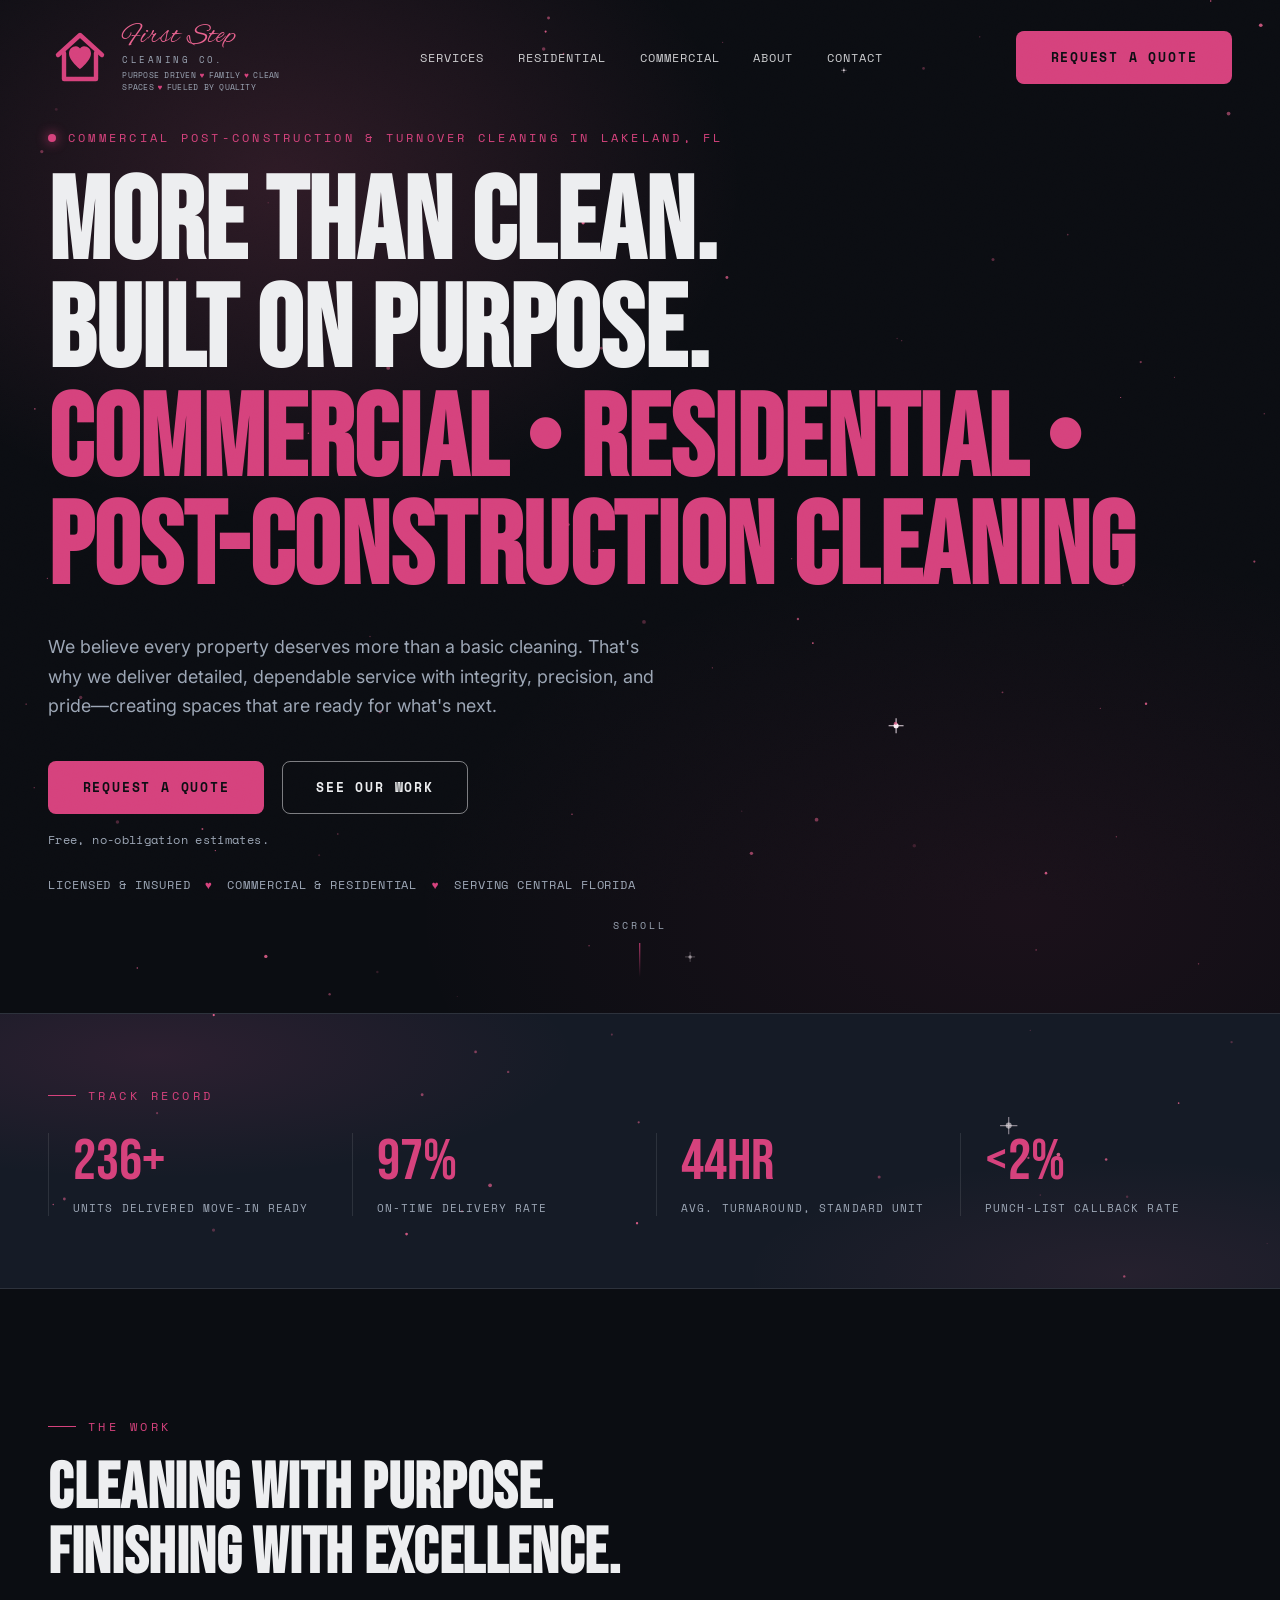
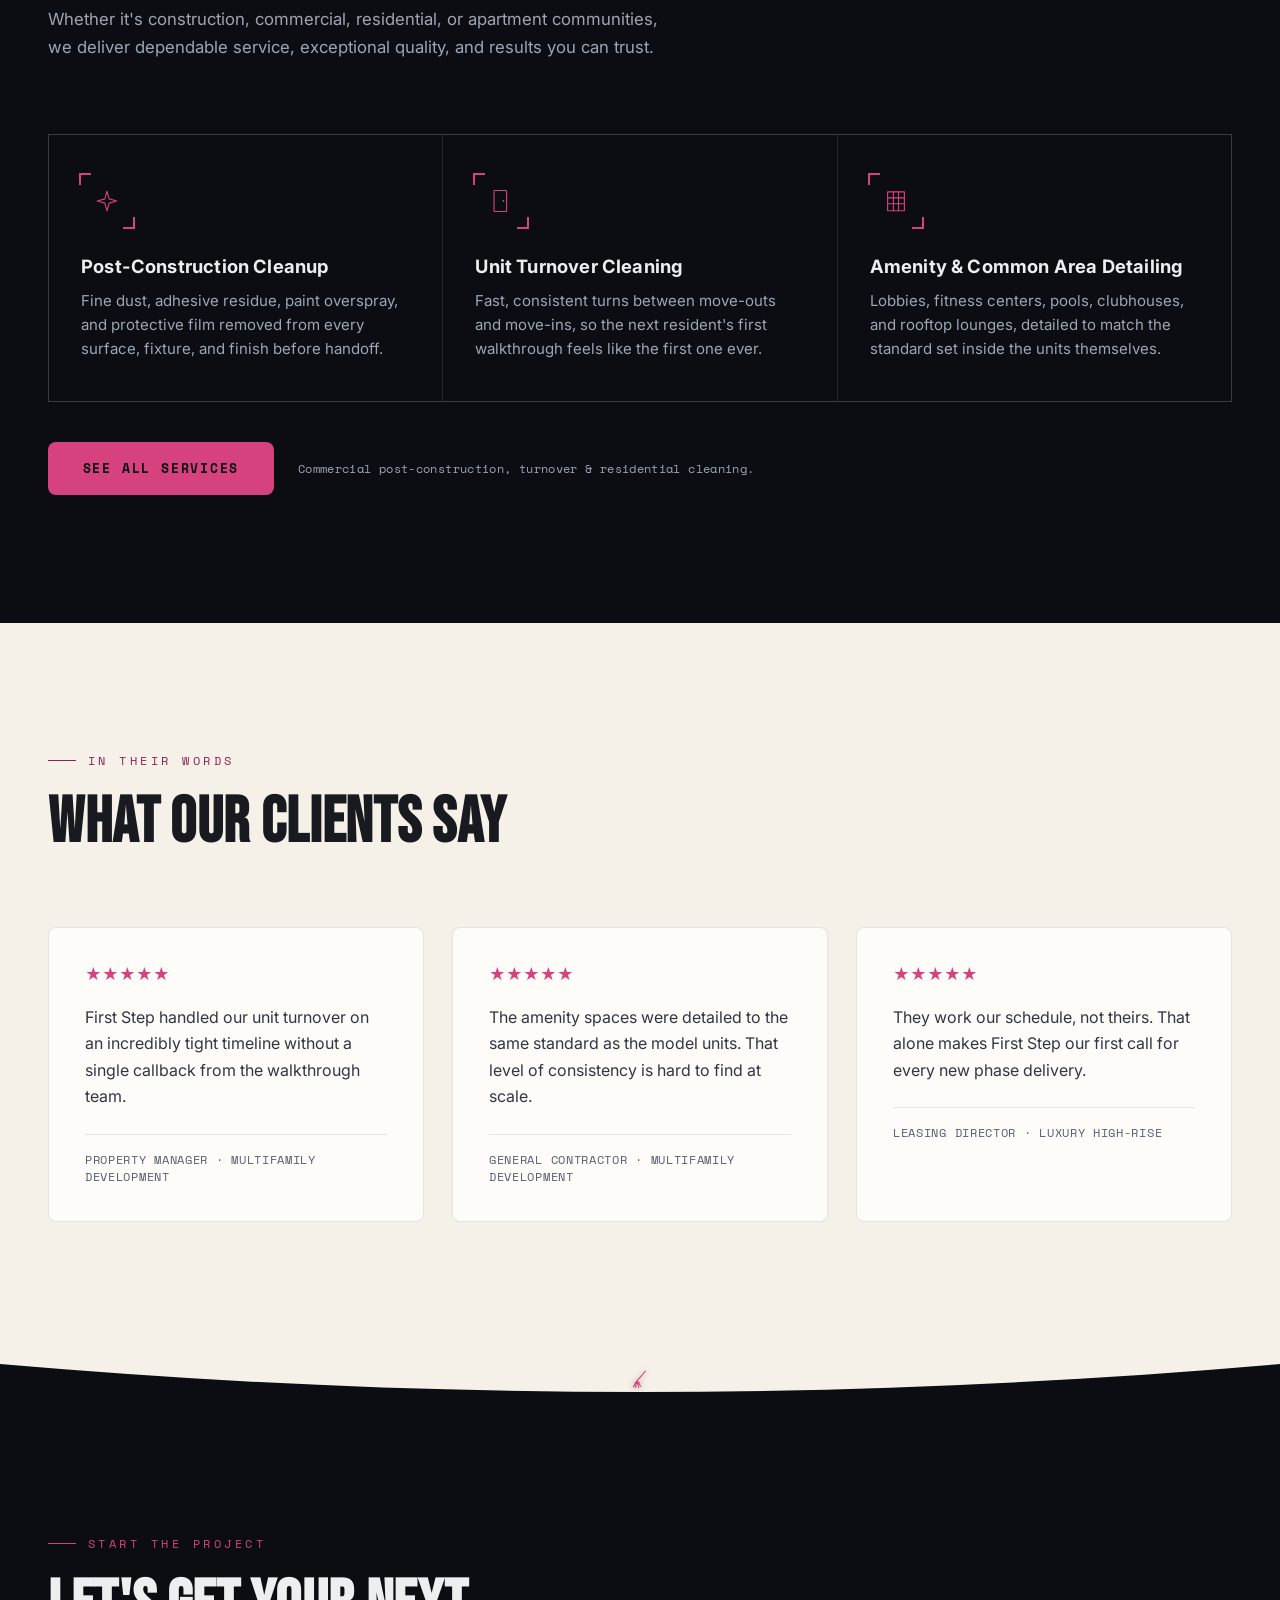
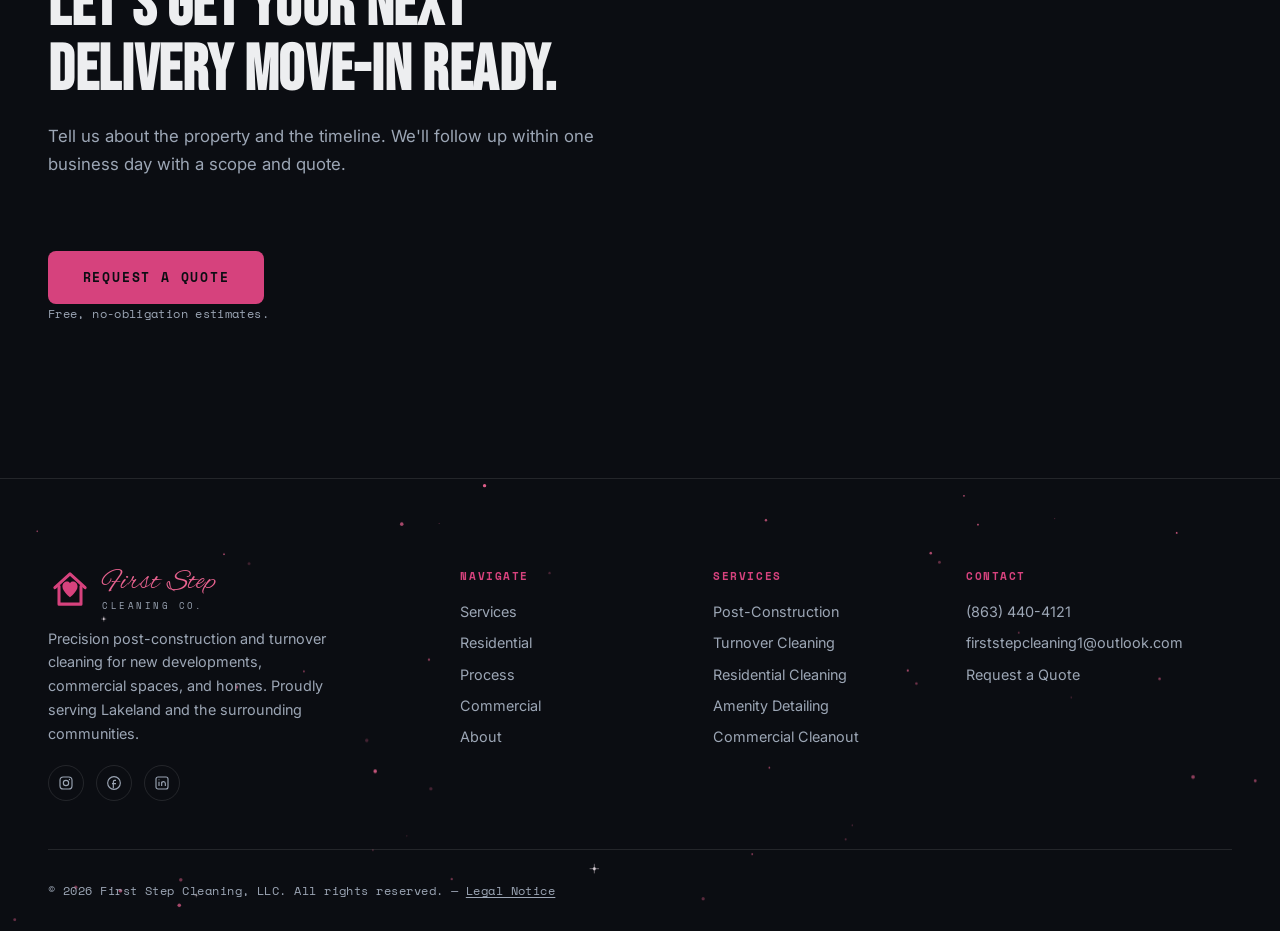
==== commit 3e14f4c1: "Replace homepage hero headline and subtext with new brand messaging Swaps "Every New Unit Deserves a" ====
--- a/index.html
+++ b/index.html
@@ -200,8 +200,8 @@
   <canvas id="hero-particles" class="particle-field"></canvas>
   <div class="hero-content" id="heroContent">
     <div class="hero-eyebrow">Commercial Post-Construction &amp; Turnover Cleaning in Lakeland, FL</div>
-    <h1><span class="line-1">EVERY NEW UNIT</span><span class="line-2">DESERVES A PREMIERE.</span></h1>
-    <p class="hero-sub">First Step Cleaning delivers the final scene before move-in day — precision post-construction and turnover cleaning for apartment communities, condominiums, and commercial developments that only get one first impression.</p>
+    <h1><span class="line-1">MORE THAN CLEAN.<br>BUILT ON PURPOSE.</span><span class="line-2">COMMERCIAL • RESIDENTIAL • POST-CONSTRUCTION CLEANING</span></h1>
+    <p class="hero-sub">We believe every property deserves more than a basic cleaning. That's why we deliver detailed, dependable service with integrity, precision, and pride—creating spaces that are ready for what's next.</p>
     <div class="hero-ctas">
       <a href="contact.html" class="btn btn-primary">Request a Quote</a>
       <a href="work.html" class="btn btn-outline">See Our Work</a>
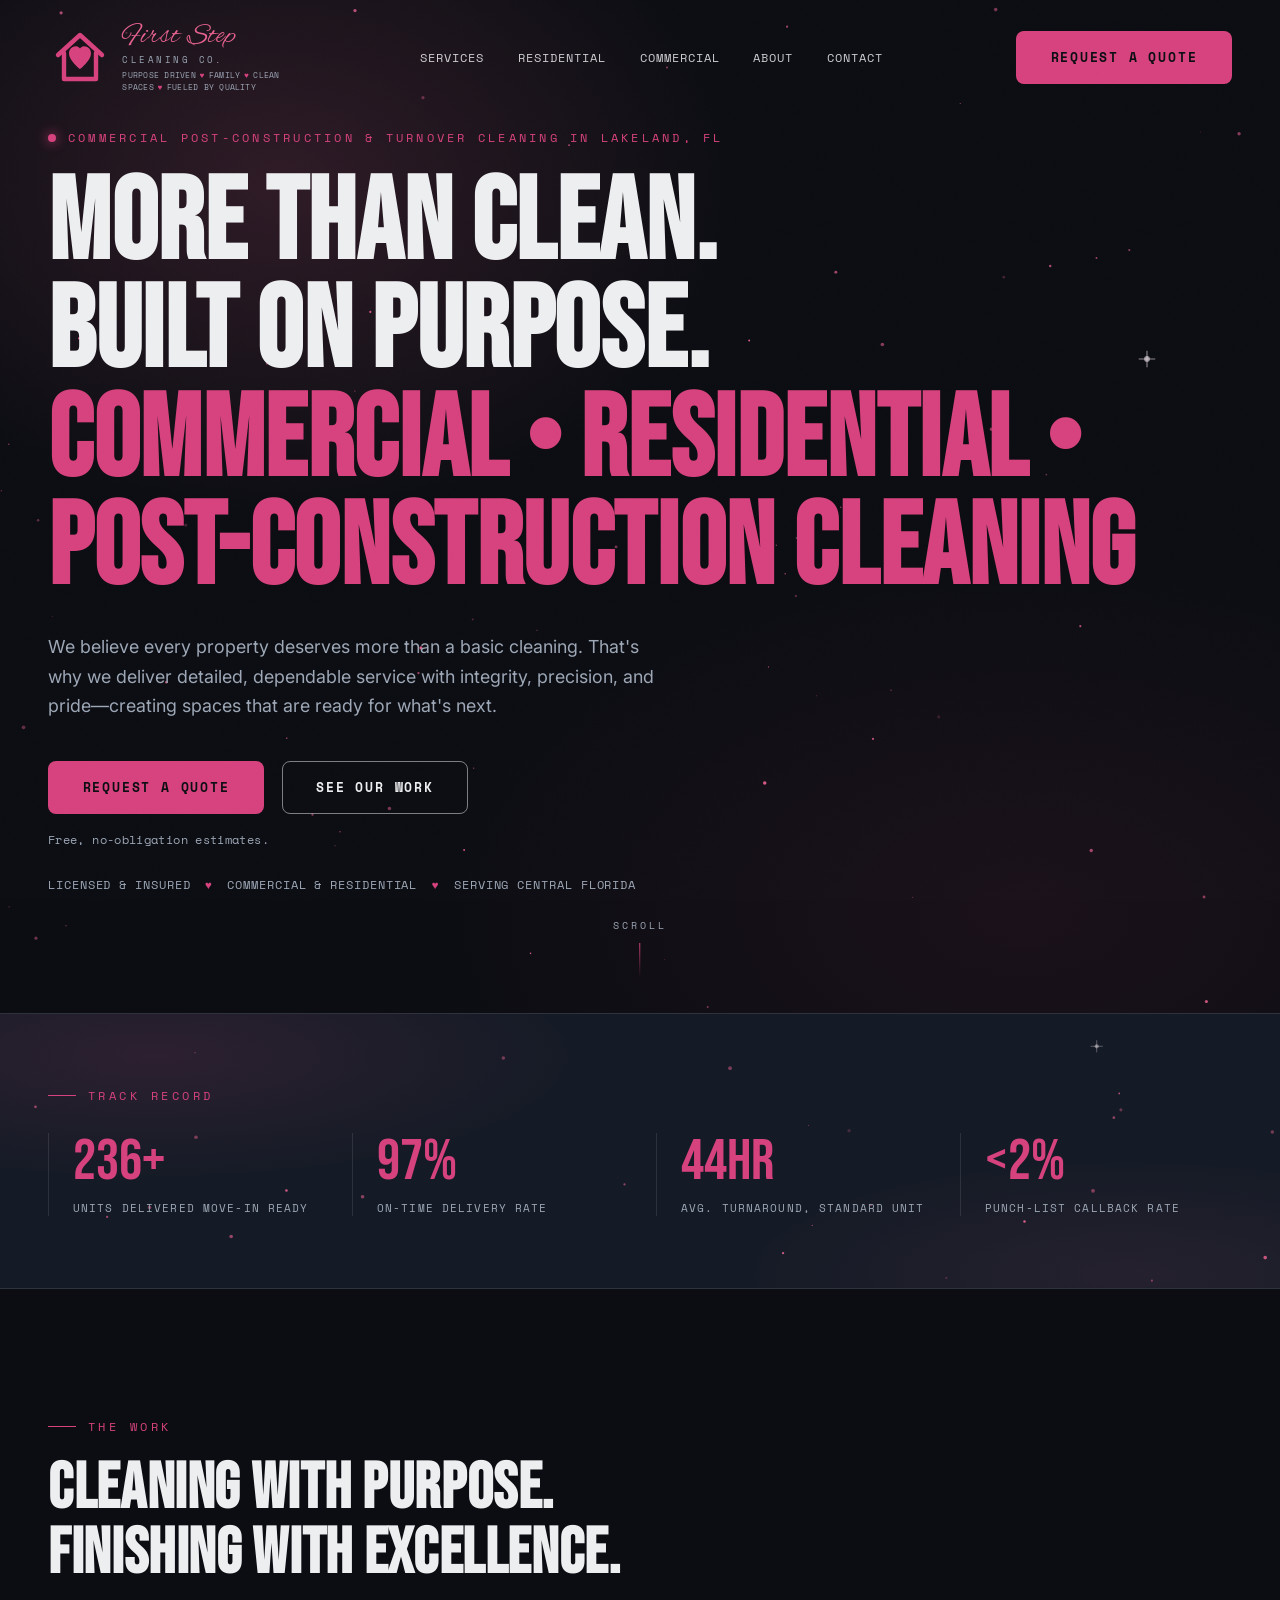
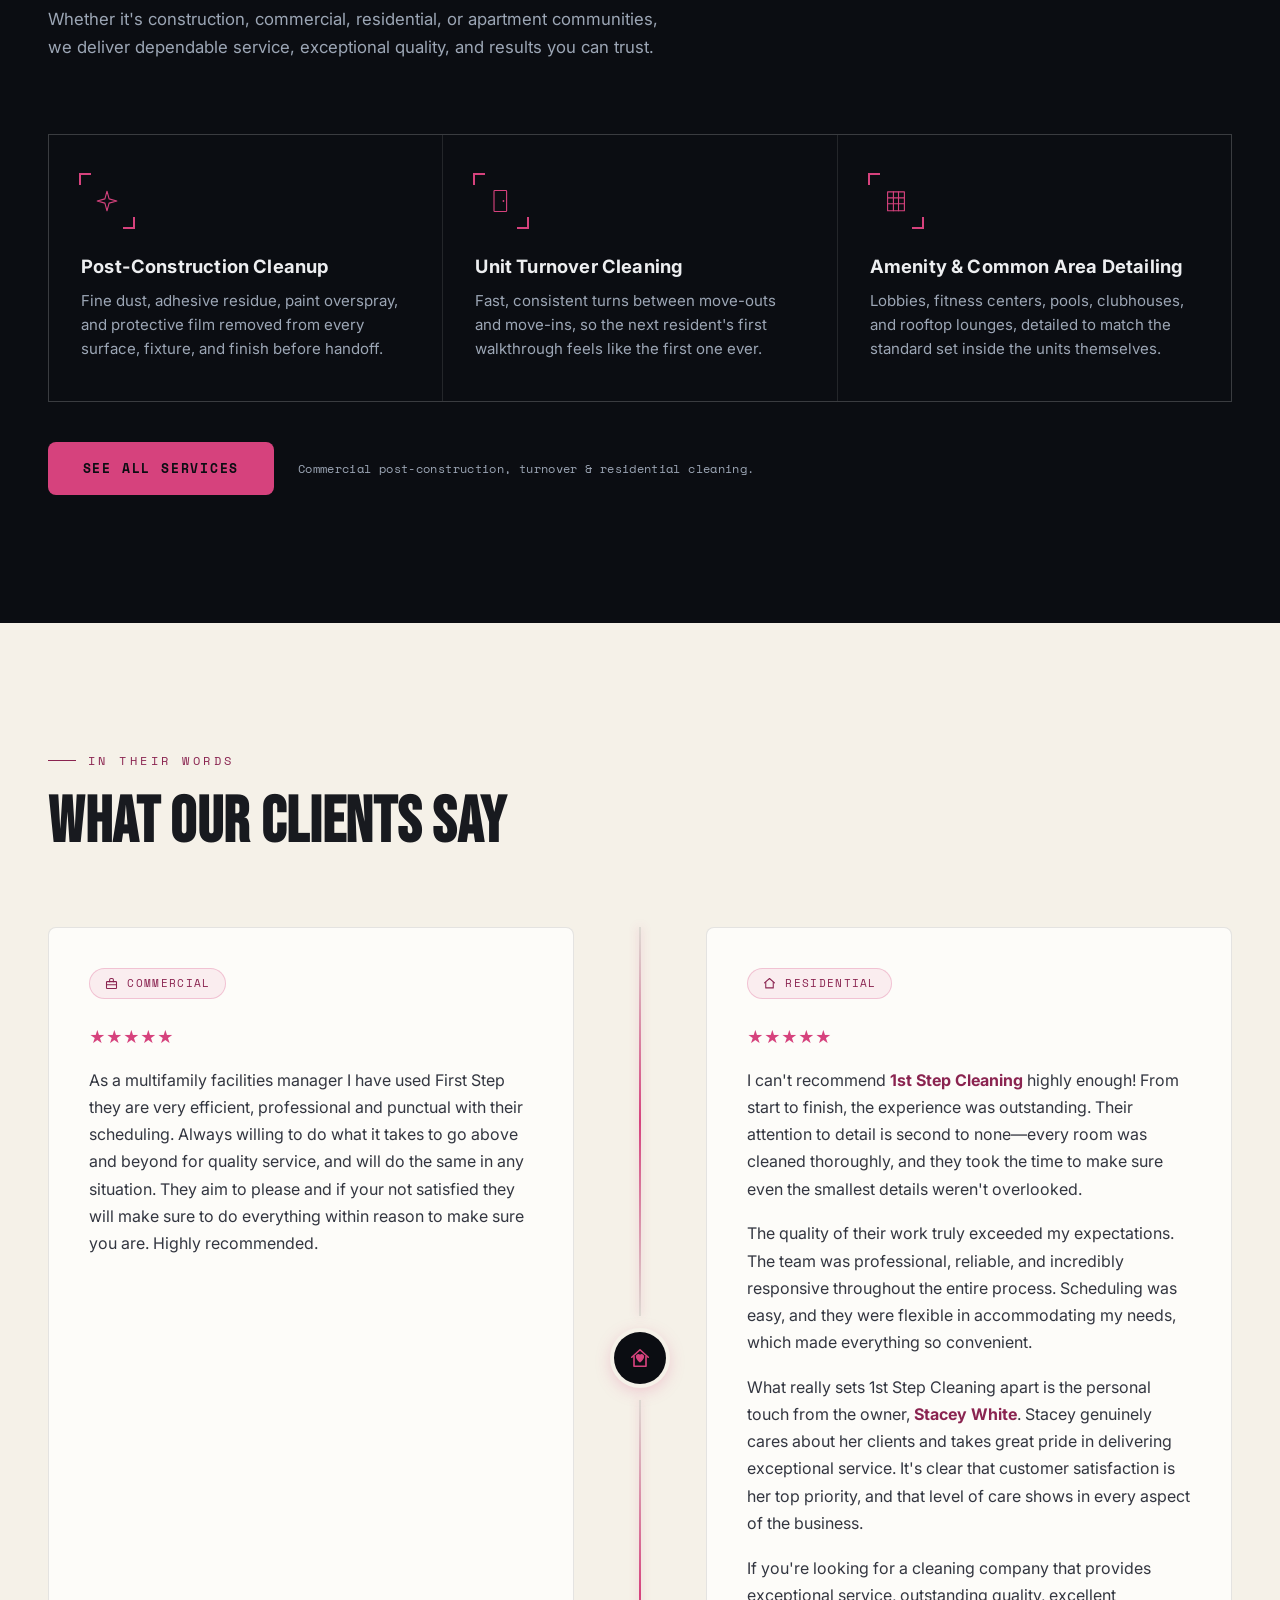
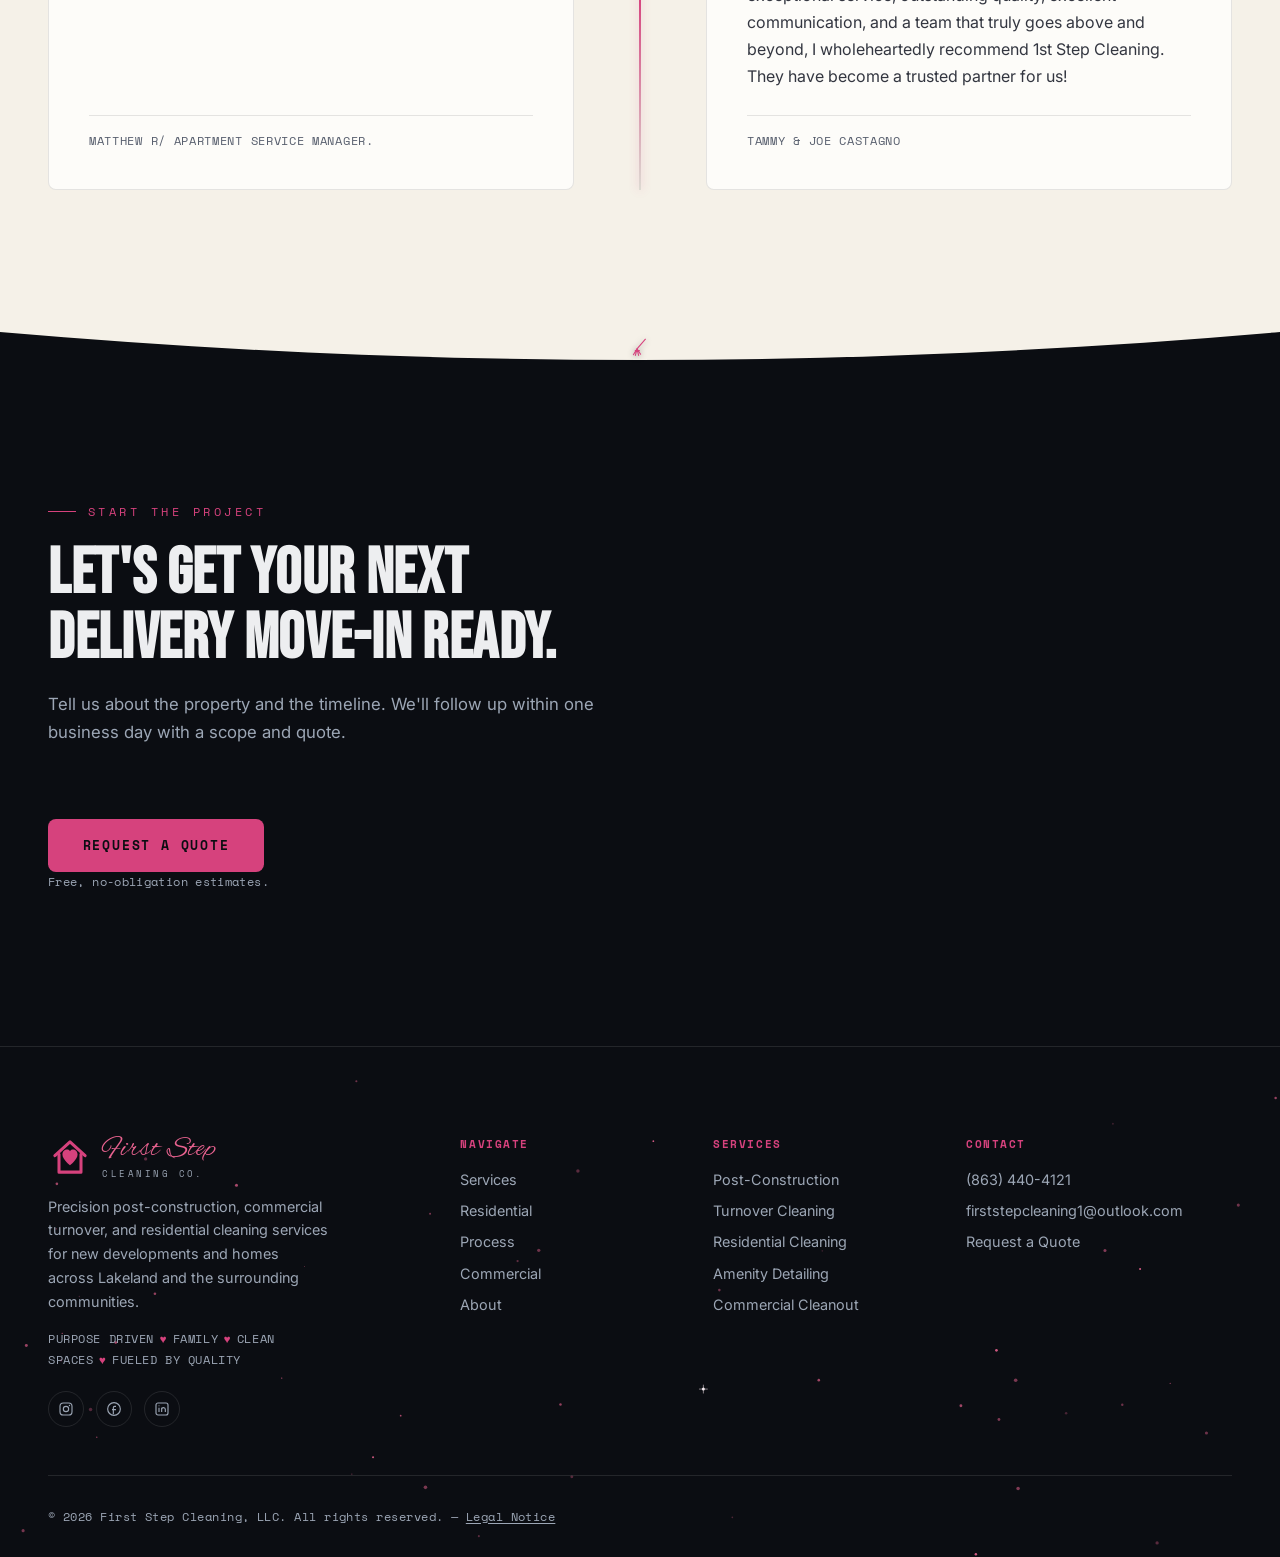
==== commit bf3f4aae: "Add real client reviews to homepage testimonials, update footer copy Replaces the placeholder testim" ====
--- a/index.html
+++ b/index.html
@@ -271,21 +271,26 @@
       <div class="eyebrow">In Their Words</div>
       <h2 class="section-title">What Our Clients Say</h2>
     </div>
-    <div class="testi-grid reveal">
-      <div class="testi-card">
+    <div class="testi-split reveal">
+      <div class="testi-feature">
+        <div class="testi-tag testi-tag-commercial"><svg viewBox="0 0 24 24" fill="none" stroke="currentColor" stroke-width="1.7" stroke-linecap="round" stroke-linejoin="round"><rect x="4" y="9" width="16" height="11" rx="1"/><path d="M9 9V6a2 2 0 0 1 2-2h2a2 2 0 0 1 2 2v3"/><line x1="4" y1="14" x2="20" y2="14"/></svg>Commercial</div>
         <div class="stars" role="img" aria-label="5 out of 5 stars">★★★★★</div>
-        <p>First Step handled our unit turnover on an incredibly tight timeline without a single callback from the walkthrough team.</p>
-        <div class="testi-attr">Property Manager · Multifamily Development</div>
-      </div>
-      <div class="testi-card">
+        <p>As a multifamily facilities manager I have used First Step they are very efficient, professional and punctual with their scheduling. Always willing to do what it takes to go above and beyond for quality service, and will do the same in any situation. They aim to please and if your not satisfied they will make sure to do everything within reason to make sure you are. Highly recommended.</p>
+        <div class="testi-attr">Matthew R/ Apartment service manager.</div>
+      </div>
+      <div class="testi-split-divider" aria-hidden="true">
+        <span class="testi-split-line"></span>
+        <span class="testi-split-badge"><svg viewBox="0 0 32 32" fill="none" stroke="currentColor" stroke-width="2.2" stroke-linecap="round" stroke-linejoin="round"><path d="M5 15 L16 5 L27 15"/><path d="M8 14 V27 H24 V14"/><path d="M16,22 C16,22 10.5,17.8 10.5,14.2 C10.5,12.1 12,10.6 14,10.6 C14.9,10.6 15.6,11.1 16,11.8 C16.4,11.1 17.1,10.6 18,10.6 C20,10.6 21.5,12.1 21.5,14.2 C21.5,17.8 16,22 16,22 Z" fill="currentColor" stroke="none"/></svg></span>
+        <span class="testi-split-line"></span>
+      </div>
+      <div class="testi-feature">
+        <div class="testi-tag testi-tag-residential"><svg viewBox="0 0 24 24" fill="none" stroke="currentColor" stroke-width="1.7" stroke-linecap="round" stroke-linejoin="round"><path d="M4 11 L12 4 L20 11"/><path d="M6 10 V19 H18 V10"/></svg>Residential</div>
         <div class="stars" role="img" aria-label="5 out of 5 stars">★★★★★</div>
-        <p>The amenity spaces were detailed to the same standard as the model units. That level of consistency is hard to find at scale.</p>
-        <div class="testi-attr">General Contractor · Multifamily Development</div>
-      </div>
-      <div class="testi-card">
-        <div class="stars" role="img" aria-label="5 out of 5 stars">★★★★★</div>
-        <p>They work our schedule, not theirs. That alone makes First Step our first call for every new phase delivery.</p>
-        <div class="testi-attr">Leasing Director · Luxury High-Rise</div>
+        <p>I can't recommend <strong>1st Step Cleaning</strong> highly enough! From start to finish, the experience was outstanding. Their attention to detail is second to none—every room was cleaned thoroughly, and they took the time to make sure even the smallest details weren't overlooked.</p>
+        <p>The quality of their work truly exceeded my expectations. The team was professional, reliable, and incredibly responsive throughout the entire process. Scheduling was easy, and they were flexible in accommodating my needs, which made everything so convenient.</p>
+        <p>What really sets 1st Step Cleaning apart is the personal touch from the owner, <strong>Stacey White</strong>. Stacey genuinely cares about her clients and takes great pride in delivering exceptional service. It's clear that customer satisfaction is her top priority, and that level of care shows in every aspect of the business.</p>
+        <p>If you're looking for a cleaning company that provides exceptional service, outstanding quality, excellent communication, and a team that truly goes above and beyond, I wholeheartedly recommend 1st Step Cleaning. They have become a trusted partner for us!</p>
+        <div class="testi-attr">Tammy &amp; Joe Castagno</div>
       </div>
     </div>
   </div>
@@ -318,7 +323,8 @@
           <svg class="brand-mark" viewBox="0 0 32 32" fill="none" stroke="currentColor" stroke-width="2.2" stroke-linecap="round" stroke-linejoin="round"><path d="M5 15 L16 5 L27 15"/><path d="M8 14 V27 H24 V14"/><path d="M16,22 C16,22 10.5,17.8 10.5,14.2 C10.5,12.1 12,10.6 14,10.6 C14.9,10.6 15.6,11.1 16,11.8 C16.4,11.1 17.1,10.6 18,10.6 C20,10.6 21.5,12.1 21.5,14.2 C21.5,17.8 16,22 16,22 Z" fill="currentColor" stroke="none"/></svg>
           <span class="brand-word"><span class="brand-script">First Step</span><small>CLEANING CO.</small></span>
         </a>
-        <p>Precision post-construction and turnover cleaning for new developments, commercial spaces, and homes. Proudly serving Lakeland and the surrounding communities.</p>
+        <p>Precision post-construction, commercial turnover, and residential cleaning services for new developments and homes across Lakeland and the surrounding communities.</p>
+        <p class="footer-tagline">Purpose Driven<span class="dot">♥</span>Family<span class="dot">♥</span>Clean Spaces<span class="dot">♥</span>Fueled by Quality</p>
         <div class="social-row">
           <a href="#" aria-label="Instagram"><svg viewBox="0 0 24 24" fill="none" stroke="currentColor" stroke-width="1.7"><rect x="3" y="3" width="18" height="18" rx="5"/><circle cx="12" cy="12" r="4"/><circle cx="17.2" cy="6.8" r="1" fill="currentColor" stroke="none"/></svg></a>
           <a href="#" aria-label="Facebook"><svg viewBox="0 0 24 24" fill="none" stroke="currentColor" stroke-width="1.7"><path d="M15 8h-2a2 2 0 0 0-2 2v10M9 13h6"/><circle cx="12" cy="12" r="9.5"/></svg></a>
--- a/styles.css
+++ b/styles.css
@@ -388,12 +388,20 @@
 .signature-role{display:block;color:var(--mist);font-size:0.72rem;letter-spacing:0.06em;margin-top:0.45rem;text-transform:none;font-family:var(--font-mono);}
 
 /* ============================= TESTIMONIALS ============================= */
-.testi-grid{display:grid;grid-template-columns:repeat(3,1fr);gap:1.75rem;}
-.testi-card{background:var(--paper);border:1px solid var(--line-light);padding:2.25rem;border-radius:8px;}
+.testi-split{display:grid;grid-template-columns:1fr auto 1fr;gap:2.5rem;align-items:stretch;}
+.testi-feature{background:var(--paper);border:1px solid var(--line-light);padding:2.5rem;border-radius:8px;display:flex;flex-direction:column;}
 .stars{display:flex;gap:0.25rem;margin-bottom:1.25rem;color:var(--gold);}
 .stars svg{width:16px;height:16px;}
-.testi-card p{font-size:1rem;line-height:1.65;color:#333640;margin-bottom:1.5rem;}
-.testi-attr{font-family:var(--font-mono);font-size:0.72rem;letter-spacing:0.06em;text-transform:uppercase;color:var(--slate);border-top:1px solid var(--line-light);padding-top:1rem;}
+.testi-feature p{font-size:1rem;line-height:1.7;color:#333640;margin-bottom:1.1rem;}
+.testi-feature p:last-of-type{margin-bottom:1.5rem;}
+.testi-feature p strong{color:var(--gold-deep);font-weight:700;}
+.testi-attr{font-family:var(--font-mono);font-size:0.72rem;letter-spacing:0.06em;text-transform:uppercase;color:var(--slate);border-top:1px solid var(--line-light);padding-top:1rem;margin-top:auto;}
+.testi-tag{display:inline-flex;align-items:center;gap:0.5rem;font-family:var(--font-mono);font-size:0.68rem;letter-spacing:0.12em;text-transform:uppercase;color:var(--gold-deep);background:rgba(214,66,125,0.08);border:1px solid rgba(214,66,125,0.25);padding:0.4rem 0.9rem;border-radius:20px;width:fit-content;margin-bottom:1.75rem;}
+.testi-tag svg{width:15px;height:15px;}
+.testi-split-divider{display:flex;flex-direction:column;align-items:center;justify-content:center;}
+.testi-split-line{flex:1;width:2px;min-height:2rem;background:linear-gradient(var(--line-light),var(--gold),var(--line-light));box-shadow:0 0 10px rgba(214,66,125,0.35);}
+.testi-split-badge{flex-shrink:0;width:52px;height:52px;border-radius:50%;background:var(--ink);color:var(--gold);display:flex;align-items:center;justify-content:center;margin-block:1rem;box-shadow:0 0 0 4px var(--cream),0 4px 18px rgba(214,66,125,0.35);}
+.testi-split-badge svg{width:24px;height:24px;}
 
 /* ============================= CONTACT ============================= */
 .contact-grid{display:grid;grid-template-columns:1.2fr 0.8fr;gap:clamp(2.5rem,6vw,5rem);}
@@ -431,6 +439,8 @@
 footer .brand{align-items:center;}
 footer .brand-mark{width:44px;height:44px;margin-top:0;}
 .footer-brand p{color:var(--mist);font-size:0.9rem;line-height:1.65;margin-top:1rem;max-width:280px;}
+.footer-brand p.footer-tagline{font-family:var(--font-mono);font-size:0.72rem;letter-spacing:0.05em;text-transform:uppercase;line-height:1.8;}
+.footer-tagline .dot{color:var(--gold);margin-inline:0.35rem;}
 .footer-col h4{font-family:var(--font-mono);font-size:0.7rem;letter-spacing:0.14em;text-transform:uppercase;color:var(--gold);margin-bottom:1.1rem;}
 .footer-col ul li{margin-bottom:0.7rem;}
 .footer-col a{color:var(--mist);font-size:0.9rem;transition:color .2s;}
@@ -450,7 +460,6 @@
   .portfolio-grid{grid-template-columns:repeat(2,1fr);}
   .why-grid{grid-template-columns:1fr;}
   .residential-grid{grid-template-columns:repeat(2,1fr);}
-  .testi-grid{grid-template-columns:repeat(2,1fr);}
   .about-grid{grid-template-columns:1fr;}
   .portrait-wrap{margin-inline:auto;}
   .contact-grid{grid-template-columns:1fr;}
@@ -469,7 +478,10 @@
 @media (max-width:640px){
   .services-grid{grid-template-columns:1fr;}
   .residential-grid{grid-template-columns:1fr;}
-  .testi-grid{grid-template-columns:1fr;}
+  .testi-split{grid-template-columns:1fr;}
+  .testi-split-divider{flex-direction:row;padding-block:0.5rem;}
+  .testi-split-line{width:auto;height:2px;min-height:0;min-width:2rem;background:linear-gradient(to right,var(--line-light),var(--gold),var(--line-light));}
+  .testi-split-badge{margin-block:0;margin-inline:1rem;}
   .visionaries-grid{grid-template-columns:1fr;}
   .v-item{grid-column:span 1 !important;}
   .portfolio-grid{grid-template-columns:1fr;}
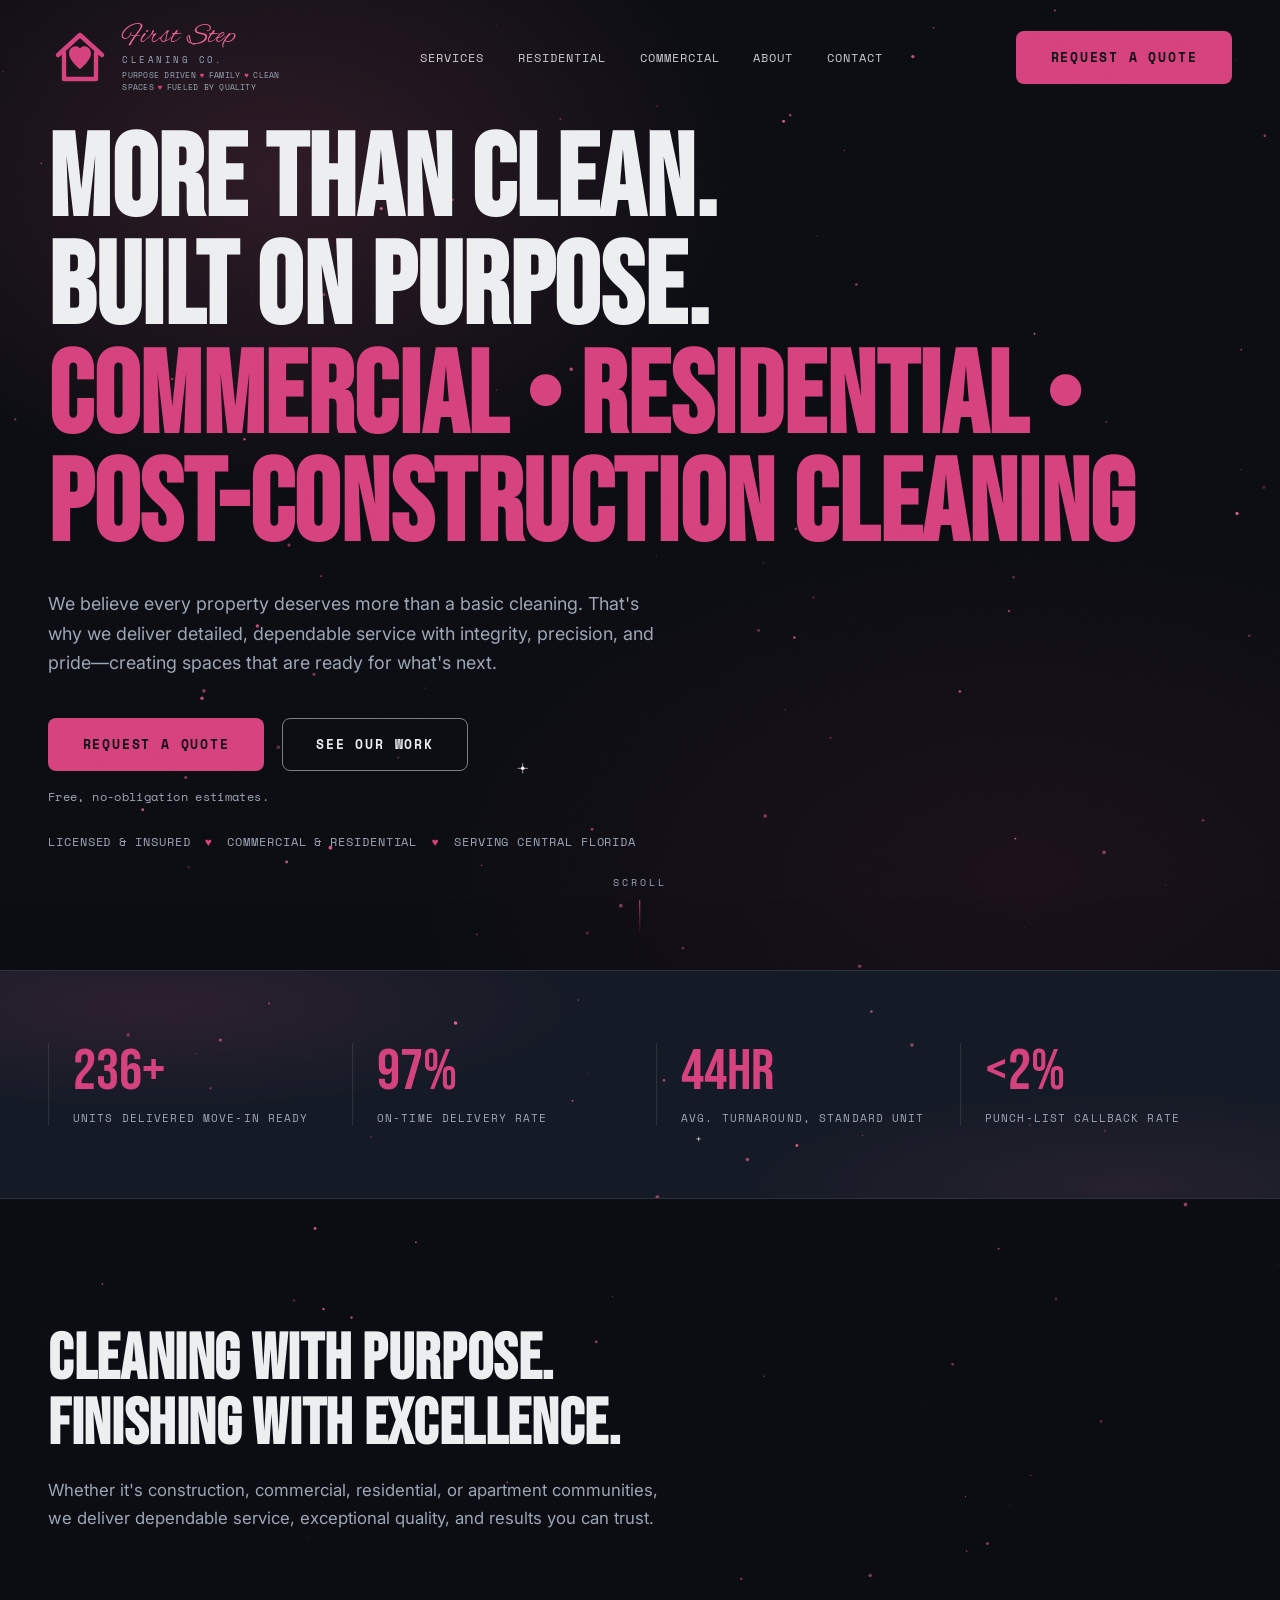
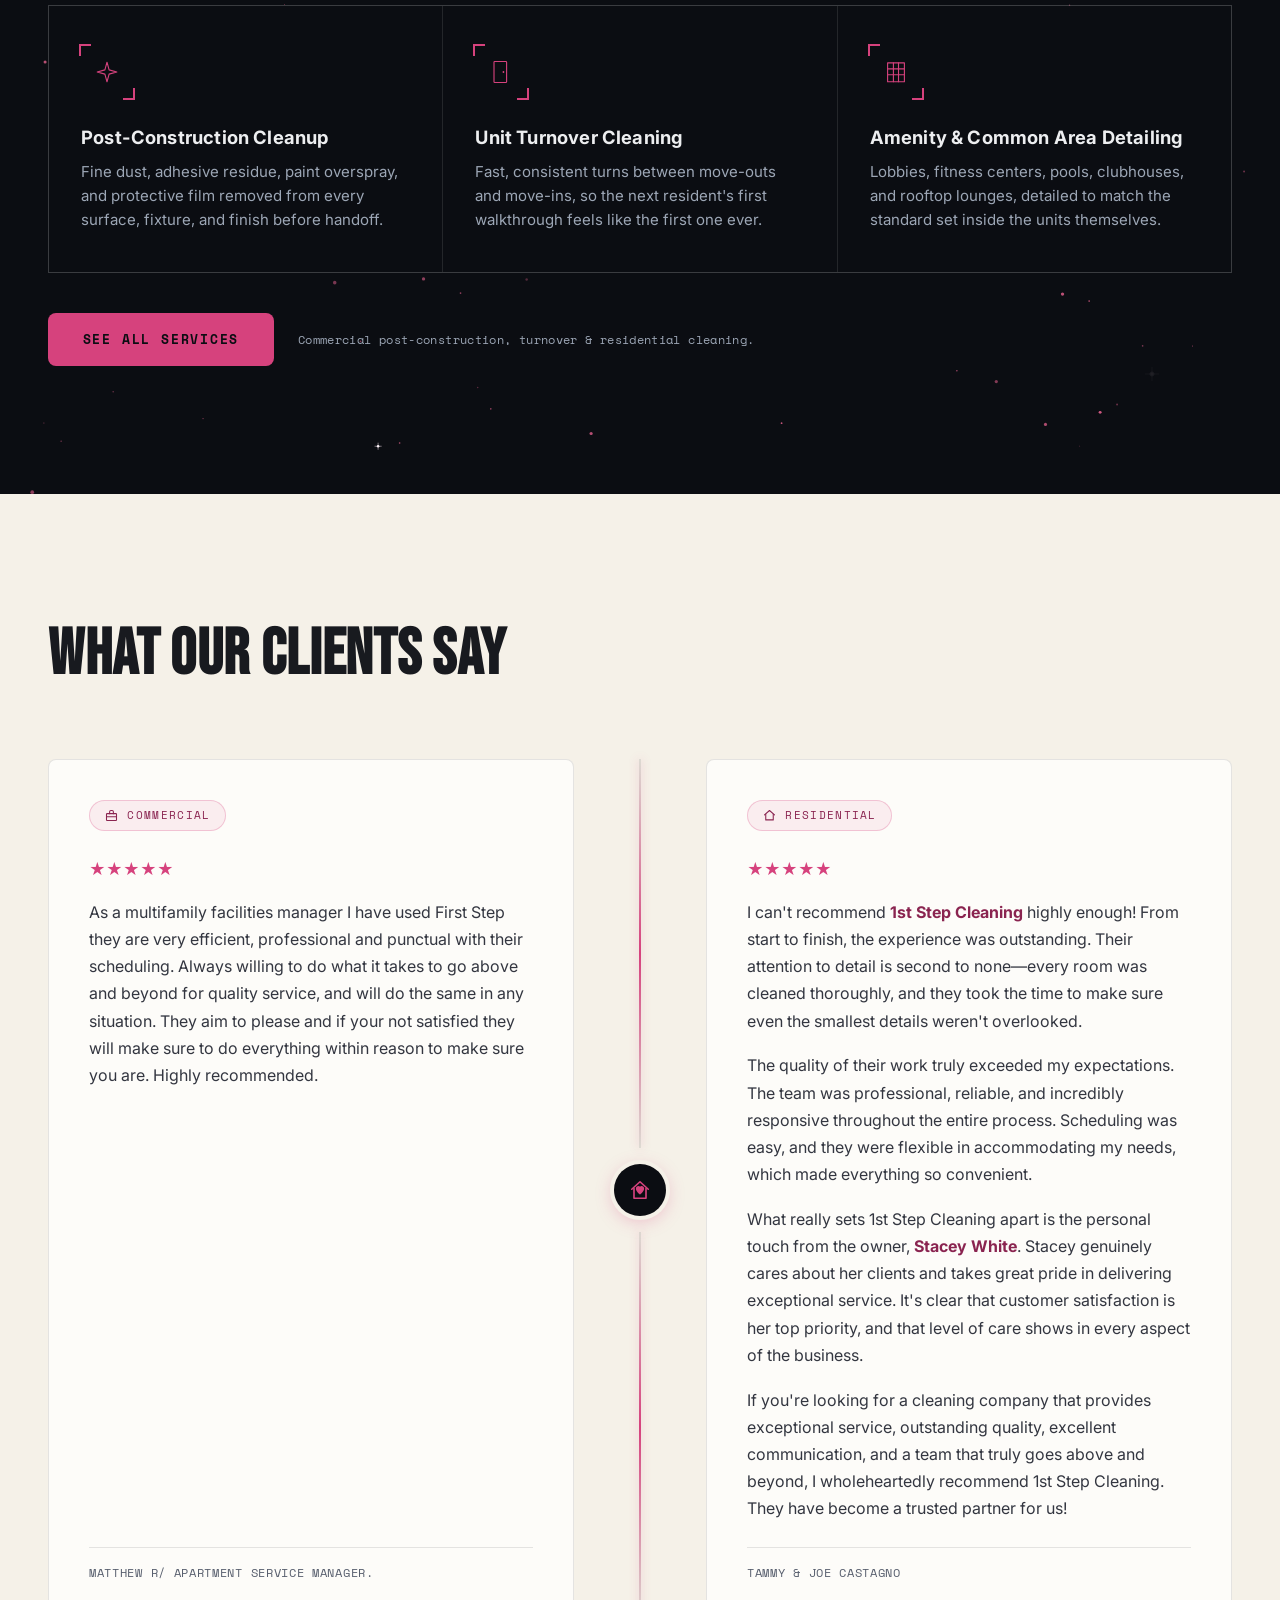
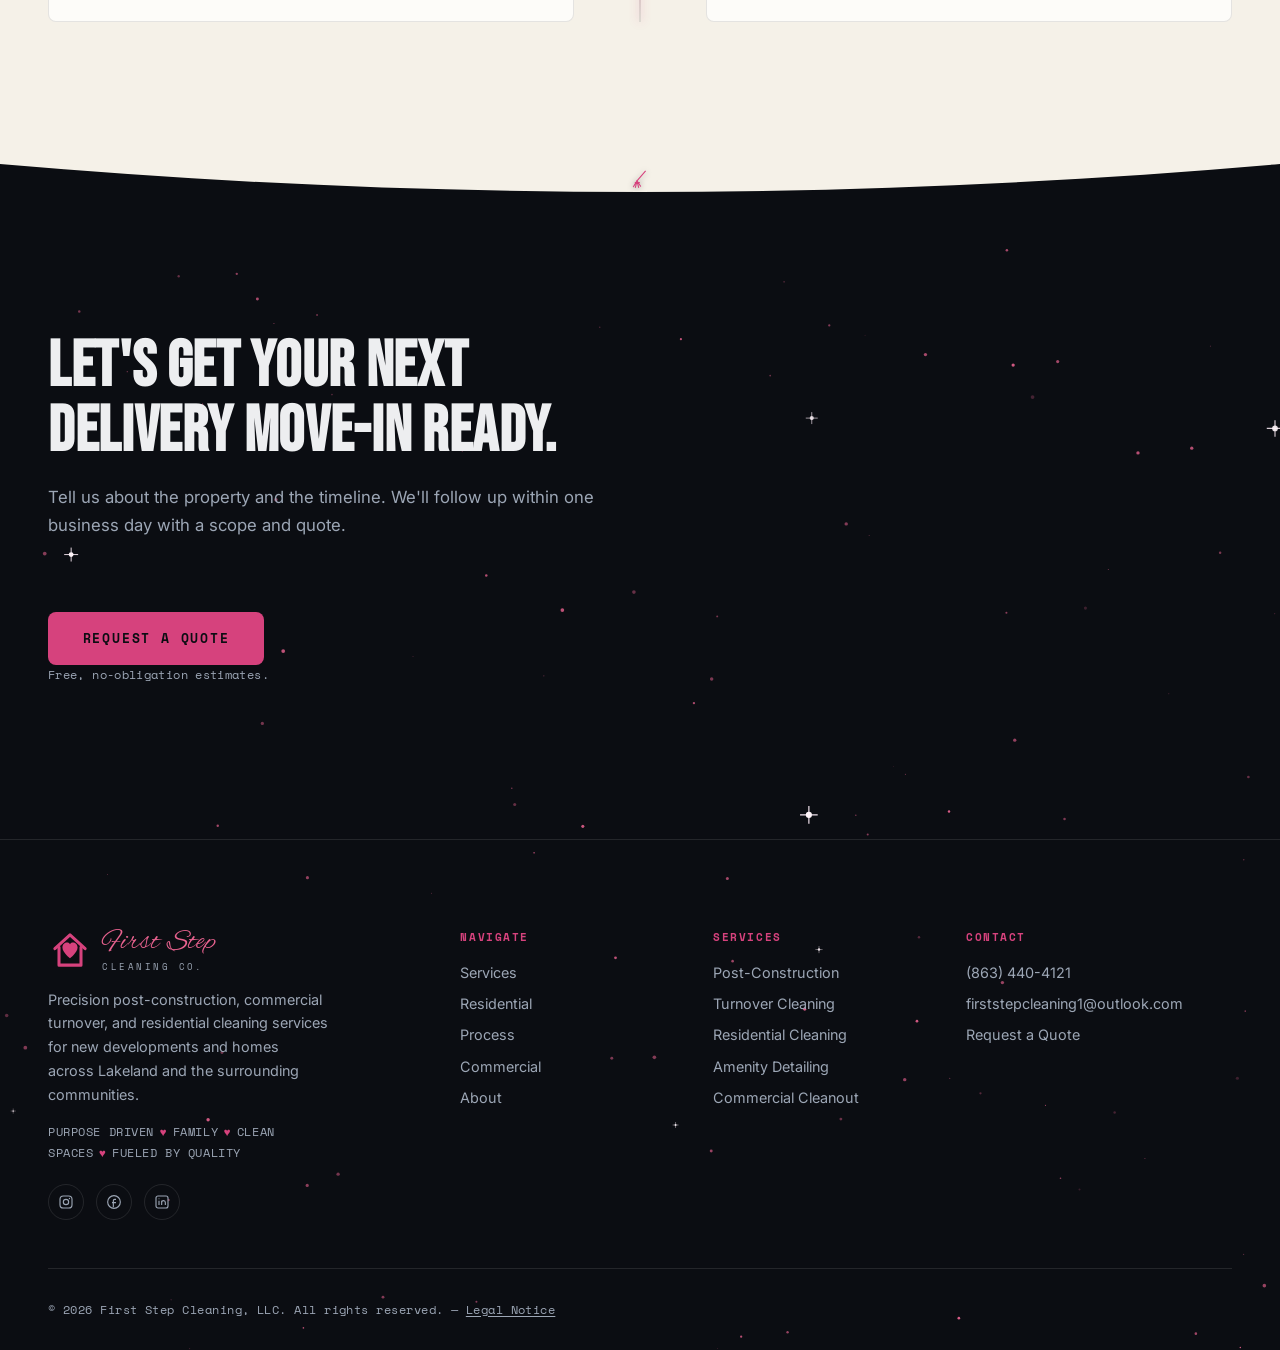
==== commit 2bd81805: "Tighten About page spacing, remove eyebrow labels sitewide, add sparkle background to all dark secti" ====
--- a/index.html
+++ b/index.html
@@ -199,7 +199,6 @@
 <section class="hero" id="hero">
   <canvas id="hero-particles" class="particle-field"></canvas>
   <div class="hero-content" id="heroContent">
-    <div class="hero-eyebrow">Commercial Post-Construction &amp; Turnover Cleaning in Lakeland, FL</div>
     <h1><span class="line-1">MORE THAN CLEAN.<br>BUILT ON PURPOSE.</span><span class="line-2">COMMERCIAL • RESIDENTIAL • POST-CONSTRUCTION CLEANING</span></h1>
     <p class="hero-sub">We believe every property deserves more than a basic cleaning. That's why we deliver detailed, dependable service with integrity, precision, and pride—creating spaces that are ready for what's next.</p>
     <div class="hero-ctas">
@@ -220,7 +219,6 @@
 <section class="stats dark-section particle-zone">
   <canvas class="particle-field" data-particle-min="16" data-star-ratio="0.1"></canvas>
   <div class="container">
-    <div class="eyebrow stats-eyebrow reveal">Track Record</div>
     <div class="stats-grid">
       <div class="stat reveal"><div class="stat-number" data-target="236" data-suffix="+">0</div><div class="stat-label">Units Delivered Move-In Ready</div></div>
       <div class="stat reveal reveal-delay-1"><div class="stat-number" data-target="97" data-suffix="%">0</div><div class="stat-label">On-Time Delivery Rate</div></div>
@@ -231,10 +229,10 @@
 </section>
 
 <!-- ============================= SERVICES TEASER ============================= -->
-<section class="dark-section" id="services-teaser">
+<section class="dark-section particle-zone" id="services-teaser">
+  <canvas class="particle-field"></canvas>
   <div class="container">
     <div class="section-head reveal">
-      <div class="eyebrow">The Work</div>
       <h2 class="section-title">Cleaning With Purpose.<br>Finishing With Excellence.</h2>
       <p class="section-lede">Whether it's construction, commercial, residential, or apartment communities, we deliver dependable service, exceptional quality, and results you can trust.</p>
     </div>
@@ -268,7 +266,6 @@
 <section class="light-section">
   <div class="container">
     <div class="section-head reveal">
-      <div class="eyebrow">In Their Words</div>
       <h2 class="section-title">What Our Clients Say</h2>
     </div>
     <div class="testi-split reveal">
@@ -299,10 +296,10 @@
 <div class="wave-divider" style="background:var(--cream);" aria-hidden="true"><svg class="wave-shape" viewBox="0 0 1200 60" preserveAspectRatio="none"><path d="M0,15 C400,55 800,55 1200,15 L1200,60 L0,60 Z" fill="var(--ink)"/></svg><svg class="wave-icon" viewBox="0 0 40 40" fill="none" stroke="currentColor" stroke-width="1.8" stroke-linecap="round" stroke-linejoin="round"><path d="M29 7 L15 23"/><path d="M15 23 L9 33 M15 23 L12.3 34 M15 23 L17.7 34 M15 23 L21 32"/><path d="M12 26 L19 26"/></svg></div>
 
 <!-- ============================= FINAL CTA ============================= -->
-<section class="dark-section" id="cta-final">
+<section class="dark-section particle-zone" id="cta-final">
+  <canvas class="particle-field"></canvas>
   <div class="container">
     <div class="section-head reveal">
-      <div class="eyebrow">Start The Project</div>
       <h2 class="section-title">Let's Get Your Next<br>Delivery Move-In Ready.</h2>
       <p class="section-lede">Tell us about the property and the timeline. We'll follow up within one business day with a scope and quote.</p>
     </div>
--- a/styles.css
+++ b/styles.css
@@ -43,20 +43,6 @@
 
 /* ============================= LAYOUT UTILITIES ============================= */
 .container{max-width:var(--container);margin-inline:auto;padding-inline:clamp(1.25rem,5vw,3rem);}
-.eyebrow{
-  font-family:var(--font-mono);
-  font-size:0.78rem;
-  letter-spacing:0.28em;
-  text-transform:uppercase;
-  color:var(--gold);
-  display:flex;
-  align-items:center;
-  gap:0.75rem;
-  margin-bottom:1.25rem;
-}
-.eyebrow::before{content:'';width:28px;height:1px;background:var(--gold);}
-.light-section .eyebrow{color:var(--gold-deep);}
-.light-section .eyebrow::before{background:var(--gold-deep);}
 .section-title{
   font-family:var(--font-display);
   font-size:clamp(2.4rem,5vw,4.2rem);
@@ -76,6 +62,13 @@
 section{position:relative;padding-block:clamp(4.5rem,10vw,8rem);scroll-margin-top:100px;}
 .dark-section{background:var(--ink);color:#EDEEF0;}
 .light-section{background:var(--cream);color:#181A1F;}
+
+/* About page runs tighter than the rest of the site — more sections stacked
+   in sequence, so less breathing room between them keeps it from feeling long.
+   The hero (.page-header) is excluded: its top padding has to clear the fixed
+   site header, which the tightened value doesn't leave room for. */
+body.page-about section:not(.page-header){padding-block:clamp(3rem,6vw,5rem);}
+body.page-about .section-head{margin-bottom:clamp(1.5rem,4vw,3rem);}
 
 /* reveal animation */
 .reveal{opacity:0;transform:translateY(28px);transition:opacity 0.8s cubic-bezier(.16,.8,.3,1),transform 0.8s cubic-bezier(.16,.8,.3,1);}
@@ -224,8 +217,6 @@
 }
 #hero-particles{position:absolute;inset:0;width:100%;height:100%;z-index:1;}
 .hero-content{flex:1;display:flex;flex-direction:column;align-items:flex-start;justify-content:center;position:relative;z-index:3;padding-inline:clamp(1.25rem,5vw,3rem);padding-bottom:clamp(6rem,14vh,7.5rem);max-width:var(--container);margin-inline:auto;width:100%;}
-.hero-eyebrow{font-family:var(--font-mono);font-size:0.78rem;letter-spacing:0.26em;text-transform:uppercase;color:var(--gold);margin-bottom:1.5rem;display:flex;align-items:center;gap:0.75rem;}
-.hero-eyebrow::before{content:'';width:8px;height:8px;border-radius:50%;background:var(--gold);box-shadow:0 0 12px var(--gold);}
 .hero h1{
   font-family:var(--font-display);text-transform:uppercase;
   font-size:clamp(3rem,9vw,7.2rem);line-height:0.94;letter-spacing:0.005em;
@@ -250,7 +241,6 @@
   background:radial-gradient(ellipse 55% 75% at 12% 15%,rgba(214,66,125,0.12),transparent 60%),
              radial-gradient(ellipse 50% 70% at 88% 95%,rgba(232,98,143,0.08),transparent 60%);
 }
-.stats-eyebrow{margin-bottom:1.75rem;}
 .stats-grid{display:grid;grid-template-columns:repeat(4,1fr);gap:2rem;}
 .stat{text-align:left;border-left:1px solid var(--line-dark);padding-left:1.5rem;transition:border-color .3s ease,transform .3s ease;}
 .stat:hover{border-color:var(--gold);transform:translateY(-3px);}
@@ -294,6 +284,9 @@
     radial-gradient(ellipse 40% 35% at 90% 80%, rgba(214,66,125,0.05) 0%, transparent 70%);
   pointer-events:none;z-index:0;
 }
+/* Visionary Team (About) and See The Difference (Residential) trade the scrapbook
+   gradient/doodles for a full-height particle sparkle field instead. */
+#visionaryTeam::before,#seeDifference::before{content:none;}
 .v-doodle-layer{
   position:absolute;inset:0;pointer-events:none;z-index:0;
   overflow:hidden;
@@ -304,11 +297,54 @@
 .visionaries-grid{display:grid;grid-template-columns:repeat(6,1fr);gap:2rem;align-items:start;}
 .v-item.v-large{grid-column:span 3;}
 .v-item.v-small{grid-column:span 2;}
+
+/* Mission statement — weaves all four roles into copy that echoes Stacey's own
+   voice above, instead of listing each one as a separate definition. */
+.v-mission{max-width:800px;margin-bottom:1.75rem;}
+.v-mission p{font-size:1.02rem;line-height:1.7;color:#dcdee3;margin-bottom:1.1rem;}
+.v-mission p:last-child{margin-bottom:0;color:var(--mist);font-style:italic;}
+
+/* Badge legend — the key that ties each icon to a role, read once up top. */
+.v-badge-legend{display:flex;flex-wrap:wrap;gap:1.5rem 2.5rem;padding-bottom:1.5rem;margin-bottom:1.75rem;border-bottom:1px solid var(--line-dark);}
+.v-badge{display:flex;align-items:center;gap:0.65rem;}
+.v-badge-icon{
+  width:38px;height:38px;border-radius:50%;flex-shrink:0;
+  background:linear-gradient(160deg,var(--navy) 0%,#191016 100%);
+  border:1px solid rgba(214,66,125,0.35);
+  display:flex;align-items:center;justify-content:center;color:var(--gold-bright);
+}
+.v-badge-icon svg{width:19px;height:19px;}
+.v-badge-label{font-family:var(--font-mono);font-size:0.72rem;letter-spacing:0.06em;text-transform:uppercase;color:var(--mist);}
+
+/* Photos scattered below the legend with varied sizing/offsets for an organic,
+   scrapbook feel rather than a rigid uniform grid. */
+.v-photo-scatter{display:flex;flex-wrap:wrap;align-items:flex-start;gap:2.5rem 3rem;}
+.v-scatter-a{width:100%;max-width:420px;}
+.v-scatter-b{width:100%;max-width:280px;margin-top:2.5rem;}
+.v-scatter-c{width:100%;max-width:400px;margin-top:0.5rem;}
+
+/* Role chip — a small pill pairing a badge icon with its role label. */
+.v-caption-chip{display:inline-flex;align-items:center;gap:0.45rem;background:linear-gradient(160deg,var(--navy) 0%,#191016 100%);border:1px solid rgba(214,66,125,0.35);border-radius:20px;padding:0.2rem 0.75rem 0.2rem 0.25rem;vertical-align:middle;white-space:nowrap;}
+.v-caption-chip .v-badge-icon{width:24px;height:24px;}
+.v-caption-chip .v-badge-icon svg{width:14px;height:14px;}
+.v-caption-chip-label{font-family:var(--font-mono);font-size:0.68rem;letter-spacing:0.06em;text-transform:uppercase;color:var(--gold-bright);}
+
+/* Chips placed directly on a photo instead of in the caption text. */
+.v-photo-badge-wrap{position:relative;}
+.v-chip-onphoto{position:absolute;bottom:4%;transform:translateX(-50%);box-shadow:0 6px 16px rgba(0,0,0,0.5);z-index:2;}
+.v-chip-corner-tr{position:absolute;top:12px;right:12px;box-shadow:0 6px 16px rgba(0,0,0,0.5);z-index:2;}
+
+/* Inline sparkle zone around a linked name — same particle-field mechanism as
+   the BUT GOD. bling, just without its display:inline-block font styling. */
+.name-sparkle-zone.inline-bling{display:inline-block;padding:0.2rem 0.35rem;margin:0 -0.35rem;vertical-align:middle;}
+
+.v-moments-row{display:grid;grid-template-columns:repeat(2,1fr);gap:2rem;margin-top:2.25rem;}
+
 .v-photo{position:relative;border-radius:8px;overflow:hidden;}
 .v-photo img{width:100%;display:block;}
 .v-pair{display:flex;gap:0.5rem;border-radius:8px;overflow:hidden;aspect-ratio:3/2;}
 .v-pair img{width:50%;height:100%;object-fit:cover;display:block;}
-.v-caption{font-family:var(--font-body);font-size:0.92rem;line-height:1.55;color:var(--mist);margin-top:0.9rem;}
+.v-caption{font-family:var(--font-body);font-size:0.92rem;line-height:1.55;color:var(--mist);margin-top:1.5rem;}
 
 /* Two-tone caption: first words white, last word/phrase in rose — used on residential scrapbook */
 .v-caption-twotone{font-family:var(--font-body);font-size:0.92rem;line-height:1.55;margin-top:0.9rem;color:#EDEEF0;}
@@ -466,6 +502,8 @@
   .footer-grid{grid-template-columns:1fr 1fr;row-gap:2.5rem;}
   .v-item.v-large{grid-column:span 6;}
   .v-item.v-small{grid-column:span 3;}
+  .v-scatter-a,.v-scatter-b,.v-scatter-c{max-width:100%;margin-top:0;}
+  .v-moments-row{grid-template-columns:1fr;}
 }
 @media (max-width:860px){
   .nav-links{display:none;}
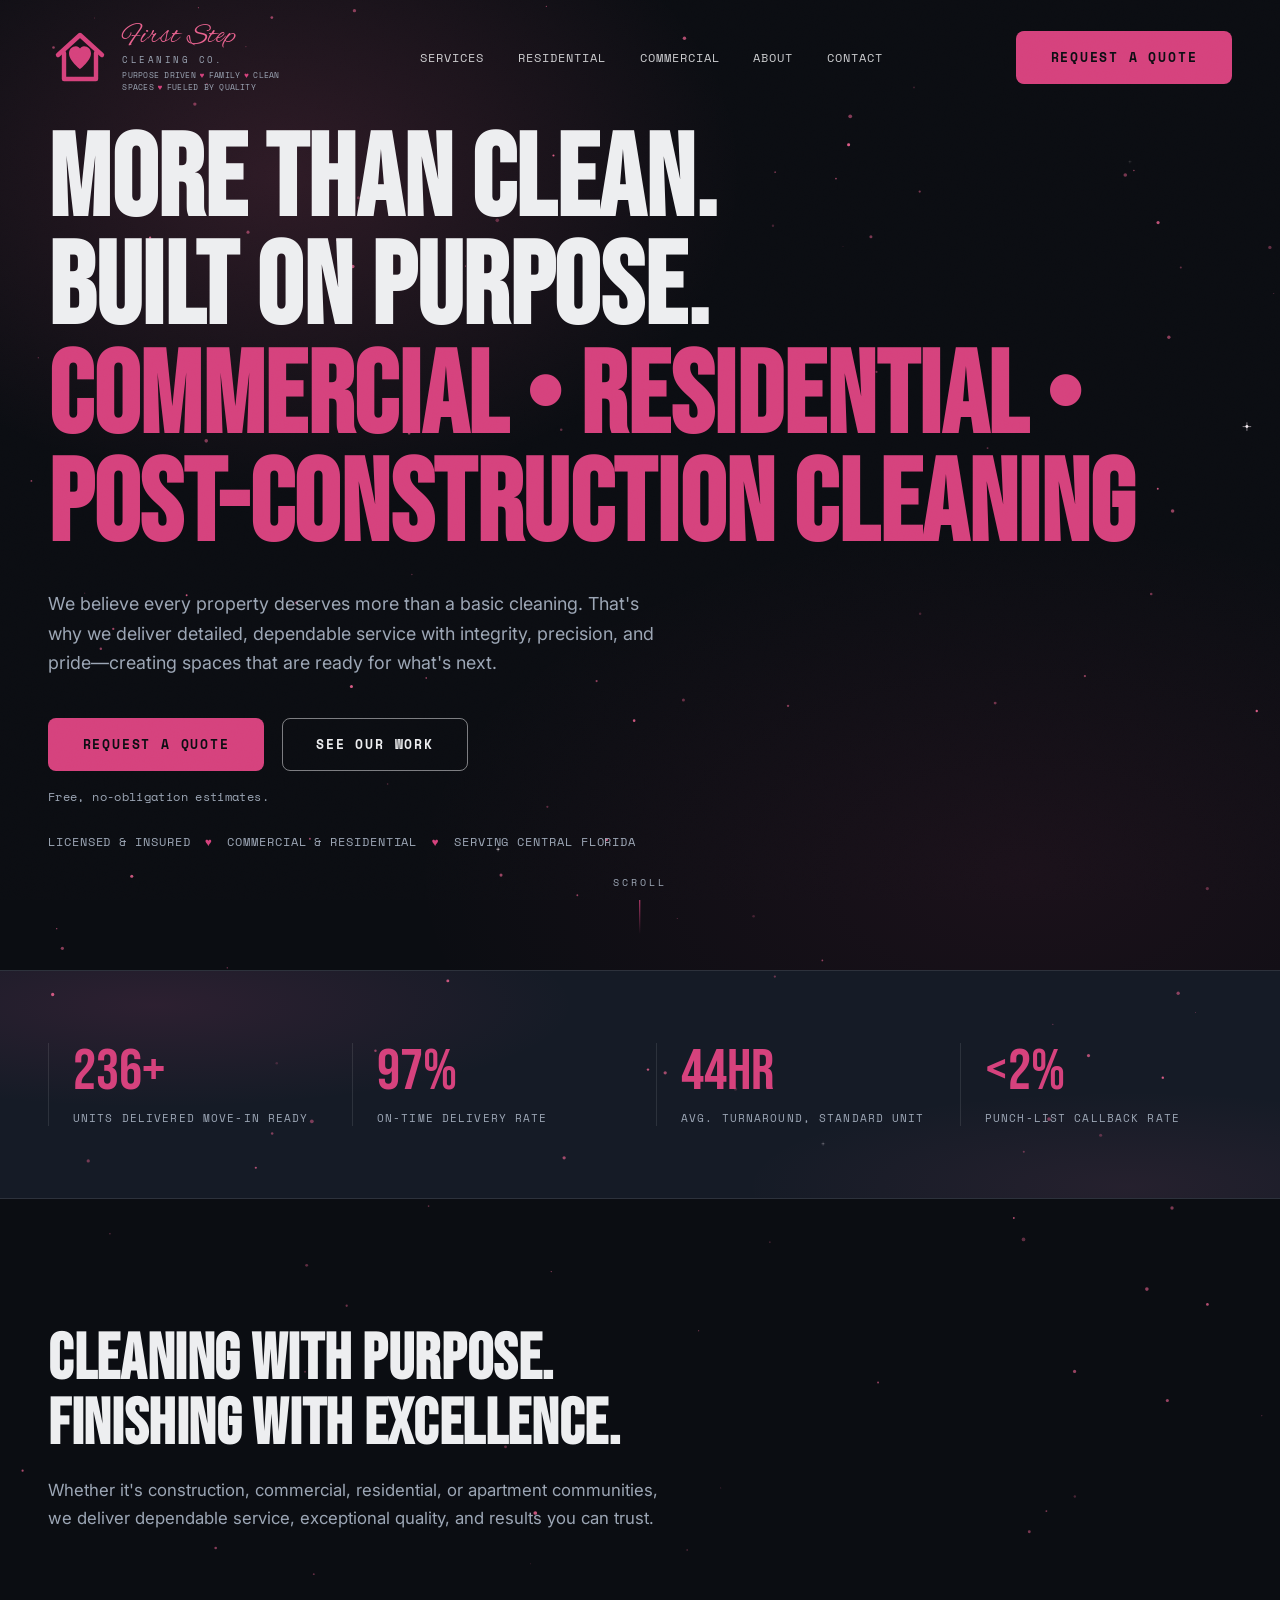
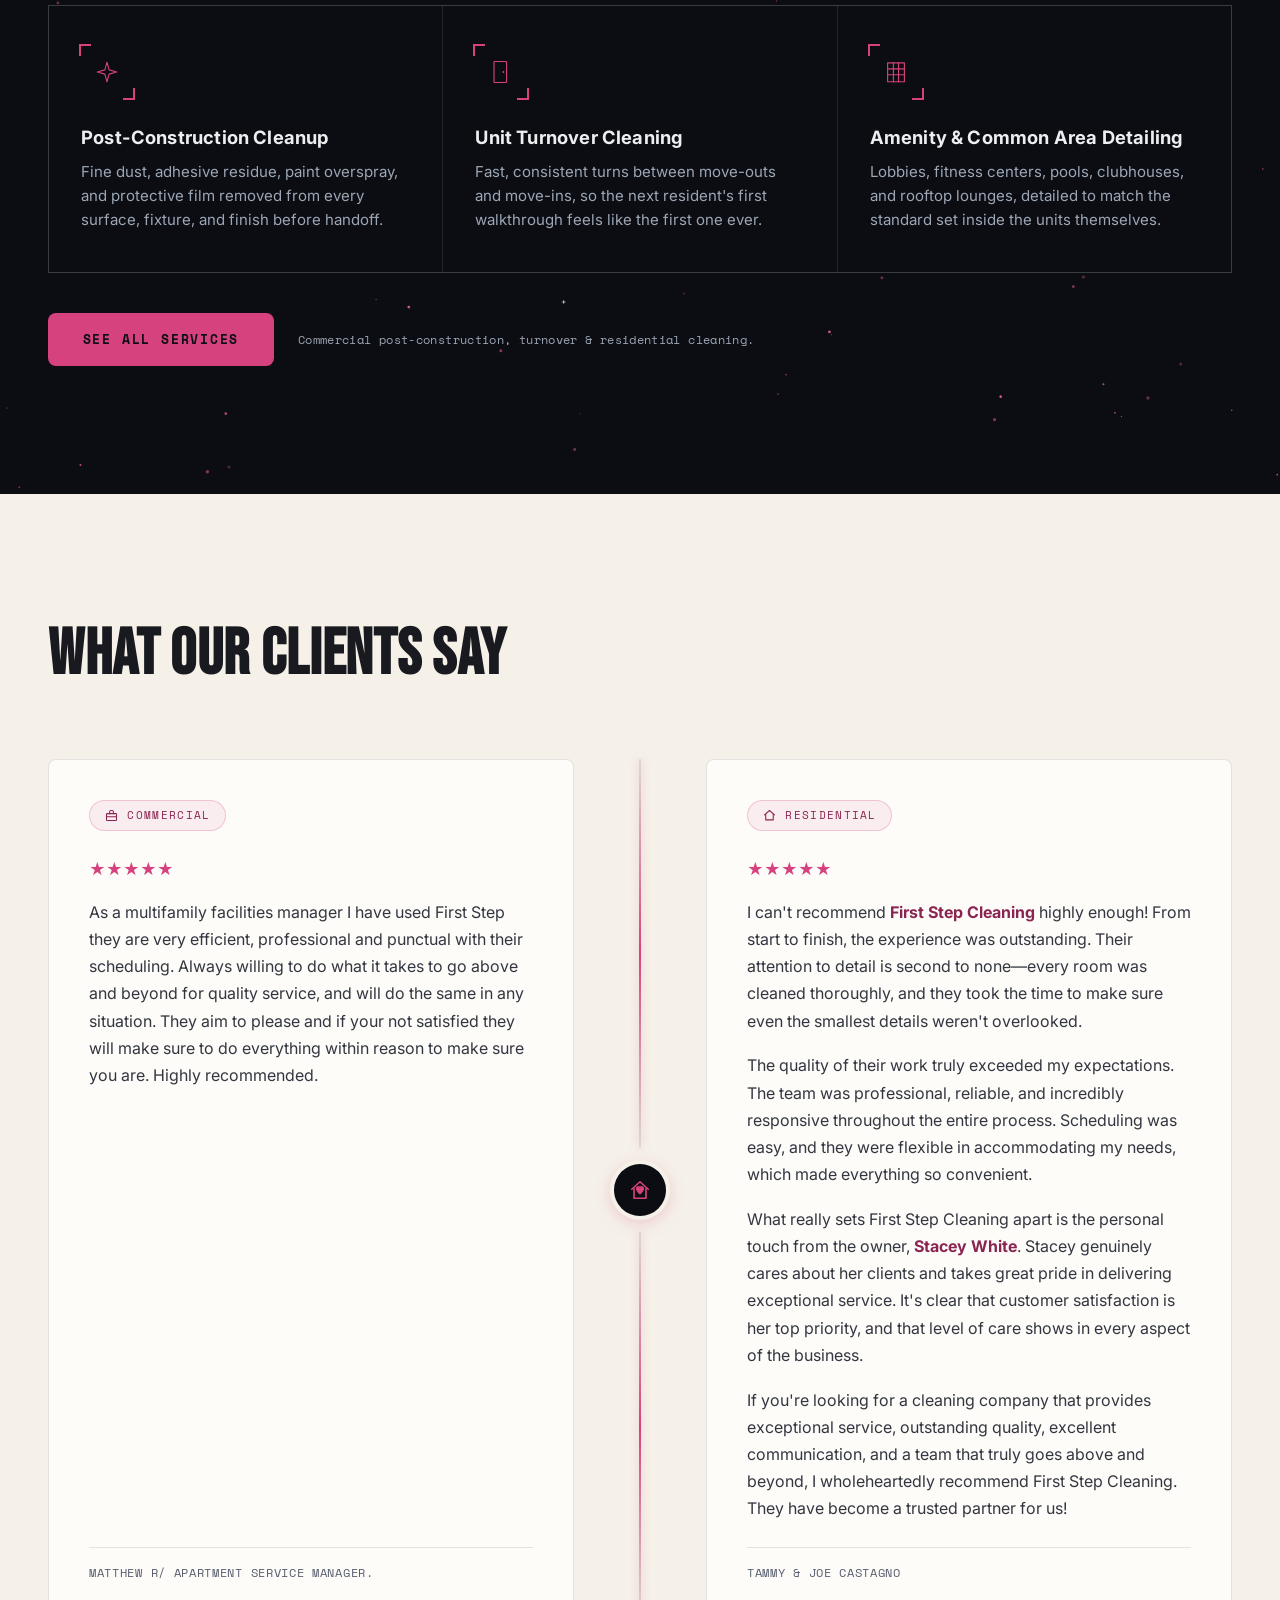
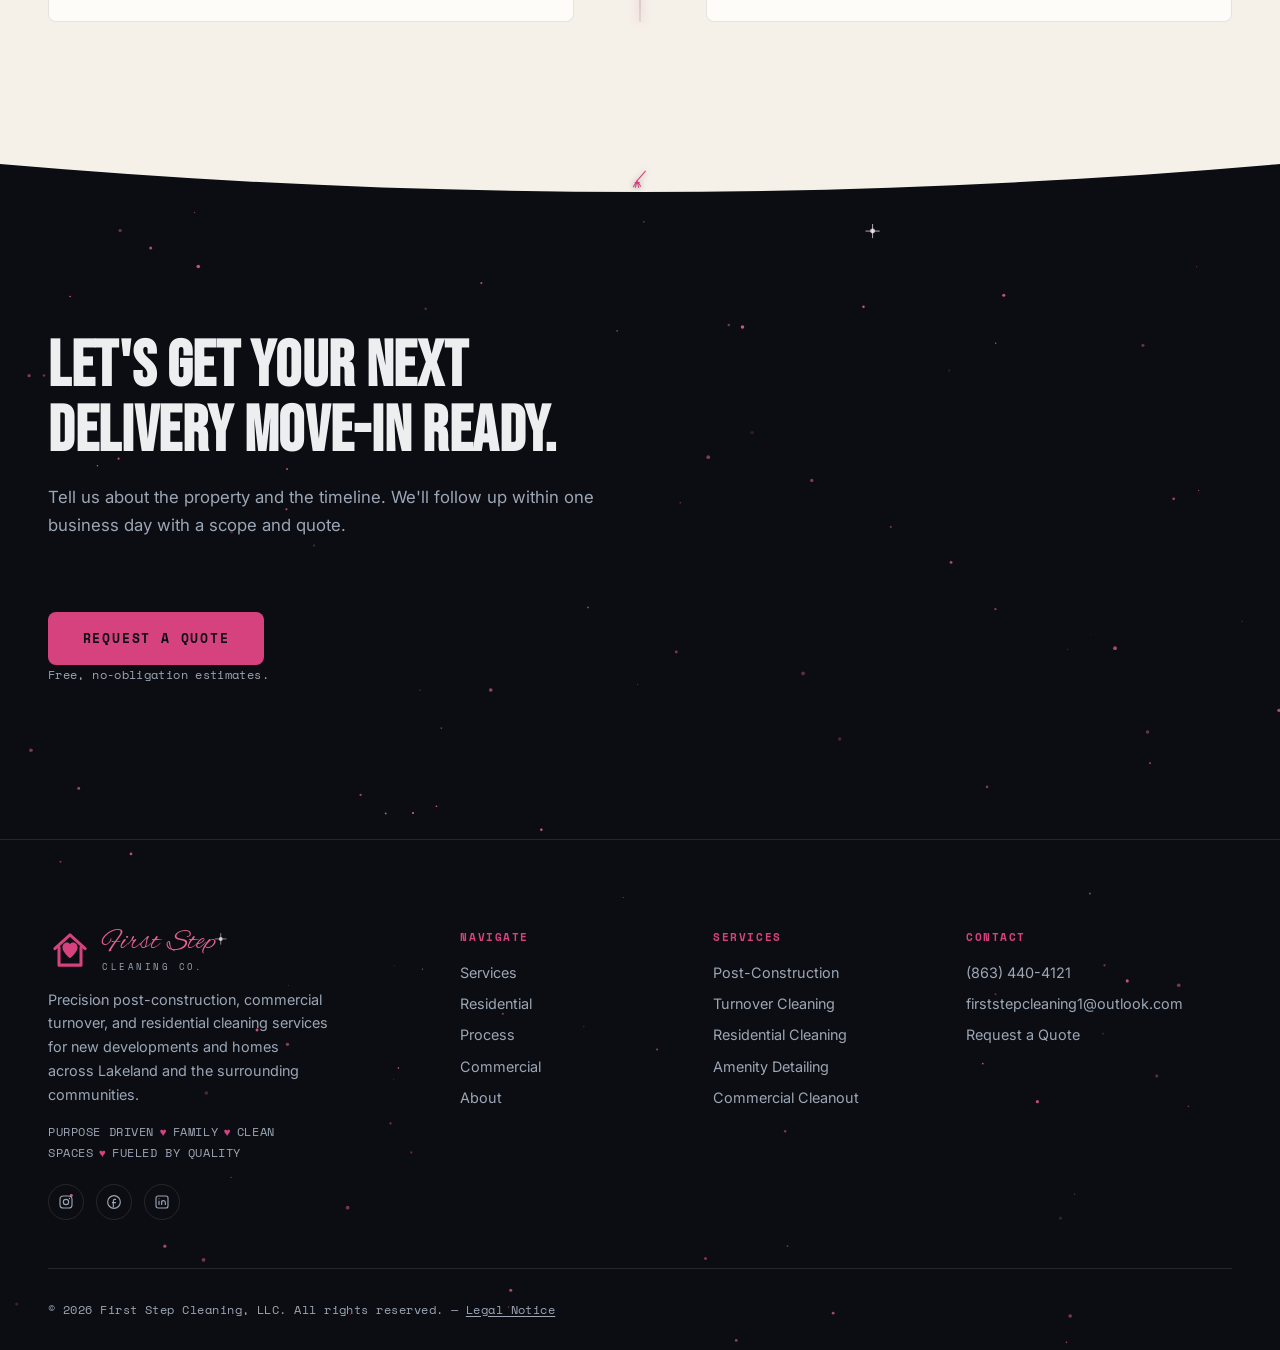
==== commit ef7e0eb6: "Fix testimonial brand-name typo and crop stray After watermark - Homepage testimonial referred to "1" ====
--- a/index.html
+++ b/index.html
@@ -283,10 +283,10 @@
       <div class="testi-feature">
         <div class="testi-tag testi-tag-residential"><svg viewBox="0 0 24 24" fill="none" stroke="currentColor" stroke-width="1.7" stroke-linecap="round" stroke-linejoin="round"><path d="M4 11 L12 4 L20 11"/><path d="M6 10 V19 H18 V10"/></svg>Residential</div>
         <div class="stars" role="img" aria-label="5 out of 5 stars">★★★★★</div>
-        <p>I can't recommend <strong>1st Step Cleaning</strong> highly enough! From start to finish, the experience was outstanding. Their attention to detail is second to none—every room was cleaned thoroughly, and they took the time to make sure even the smallest details weren't overlooked.</p>
+        <p>I can't recommend <strong>First Step Cleaning</strong> highly enough! From start to finish, the experience was outstanding. Their attention to detail is second to none—every room was cleaned thoroughly, and they took the time to make sure even the smallest details weren't overlooked.</p>
         <p>The quality of their work truly exceeded my expectations. The team was professional, reliable, and incredibly responsive throughout the entire process. Scheduling was easy, and they were flexible in accommodating my needs, which made everything so convenient.</p>
-        <p>What really sets 1st Step Cleaning apart is the personal touch from the owner, <strong>Stacey White</strong>. Stacey genuinely cares about her clients and takes great pride in delivering exceptional service. It's clear that customer satisfaction is her top priority, and that level of care shows in every aspect of the business.</p>
-        <p>If you're looking for a cleaning company that provides exceptional service, outstanding quality, excellent communication, and a team that truly goes above and beyond, I wholeheartedly recommend 1st Step Cleaning. They have become a trusted partner for us!</p>
+        <p>What really sets First Step Cleaning apart is the personal touch from the owner, <strong>Stacey White</strong>. Stacey genuinely cares about her clients and takes great pride in delivering exceptional service. It's clear that customer satisfaction is her top priority, and that level of care shows in every aspect of the business.</p>
+        <p>If you're looking for a cleaning company that provides exceptional service, outstanding quality, excellent communication, and a team that truly goes above and beyond, I wholeheartedly recommend First Step Cleaning. They have become a trusted partner for us!</p>
         <div class="testi-attr">Tammy &amp; Joe Castagno</div>
       </div>
     </div>
--- a/styles.css
+++ b/styles.css
@@ -405,12 +405,17 @@
 
 /* ============================= ABOUT ============================= */
 .about-grid{display:grid;grid-template-columns:0.85fr 1.15fr;gap:clamp(2.5rem,6vw,5rem);align-items:center;}
-.portrait-wrap{position:relative;aspect-ratio:4/5;max-width:400px;}
-.portrait-wrap::before{content:'';width:30px;height:30px;position:absolute;top:-14px;left:-14px;border:2px solid var(--gold);border-right:none;border-bottom:none;z-index:2;}
-.portrait-wrap::after{content:'';width:30px;height:30px;position:absolute;bottom:-14px;right:-14px;border:2px solid var(--gold);border-left:none;border-top:none;z-index:2;}
-.portrait-inner{position:absolute;inset:0;background:radial-gradient(circle at 50% 38%,rgba(232,98,143,0.18),transparent 65%),var(--navy);display:flex;align-items:center;justify-content:center;overflow:hidden;}
+.portrait-wrap{position:relative;aspect-ratio:4/5;max-width:400px;box-shadow:0 0 0 1px rgba(214,66,125,0.5),0 0 26px rgba(232,98,143,0.2);}
+/* Border made of the site's own particle sparkles, masked to a frame-shaped
+   ring so the flowing dots trace the edge instead of filling the whole box.
+   The box-shadow above gives the ring a visible line to flow along. */
+.portrait-sparkle-border{position:absolute;inset:-18px;padding:18px;pointer-events:none;z-index:2;-webkit-mask:linear-gradient(#000 0 0) content-box,linear-gradient(#000 0 0);-webkit-mask-composite:xor;mask-composite:exclude;}
+.portrait-inner{position:absolute;inset:0;background:radial-gradient(circle at 50% 38%,rgba(232,98,143,0.18),transparent 65%),var(--navy);overflow:hidden;}
 .portrait-inner::before{content:'';position:absolute;inset:0;background-image:linear-gradient(rgba(255,255,255,0.035) 1px,transparent 1px),linear-gradient(90deg,rgba(255,255,255,0.035) 1px,transparent 1px);background-size:24px 24px;}
-.monogram{font-family:var(--font-display);font-size:6.5rem;color:var(--gold);position:relative;z-index:1;letter-spacing:0.03em;}
+.portrait-photo{position:relative;z-index:1;width:100%;height:100%;object-fit:cover;object-position:top center;display:block;}
+/* Fixed (non-animated) sparkle marks placed in the background gaps around her
+   — never over the photo itself. */
+.portrait-static-sparkle{position:absolute;z-index:1;opacity:0.8;pointer-events:none;}
 .portrait-caption{font-family:var(--font-mono);font-size:0.68rem;letter-spacing:0.14em;text-transform:uppercase;color:var(--mist);margin-top:1.25rem;text-align:center;}
 .about-copy p{color:var(--mist);font-size:1.02rem;line-height:1.75;margin-bottom:1.4rem;}
 .pull-quote{border-left:2px solid var(--gold);padding-left:1.5rem;margin-block:2rem;font-family:var(--font-display);font-size:clamp(1.4rem,2.4vw,1.9rem);line-height:1.25;color:#EDEEF0;text-transform:none;letter-spacing:0.01em;}
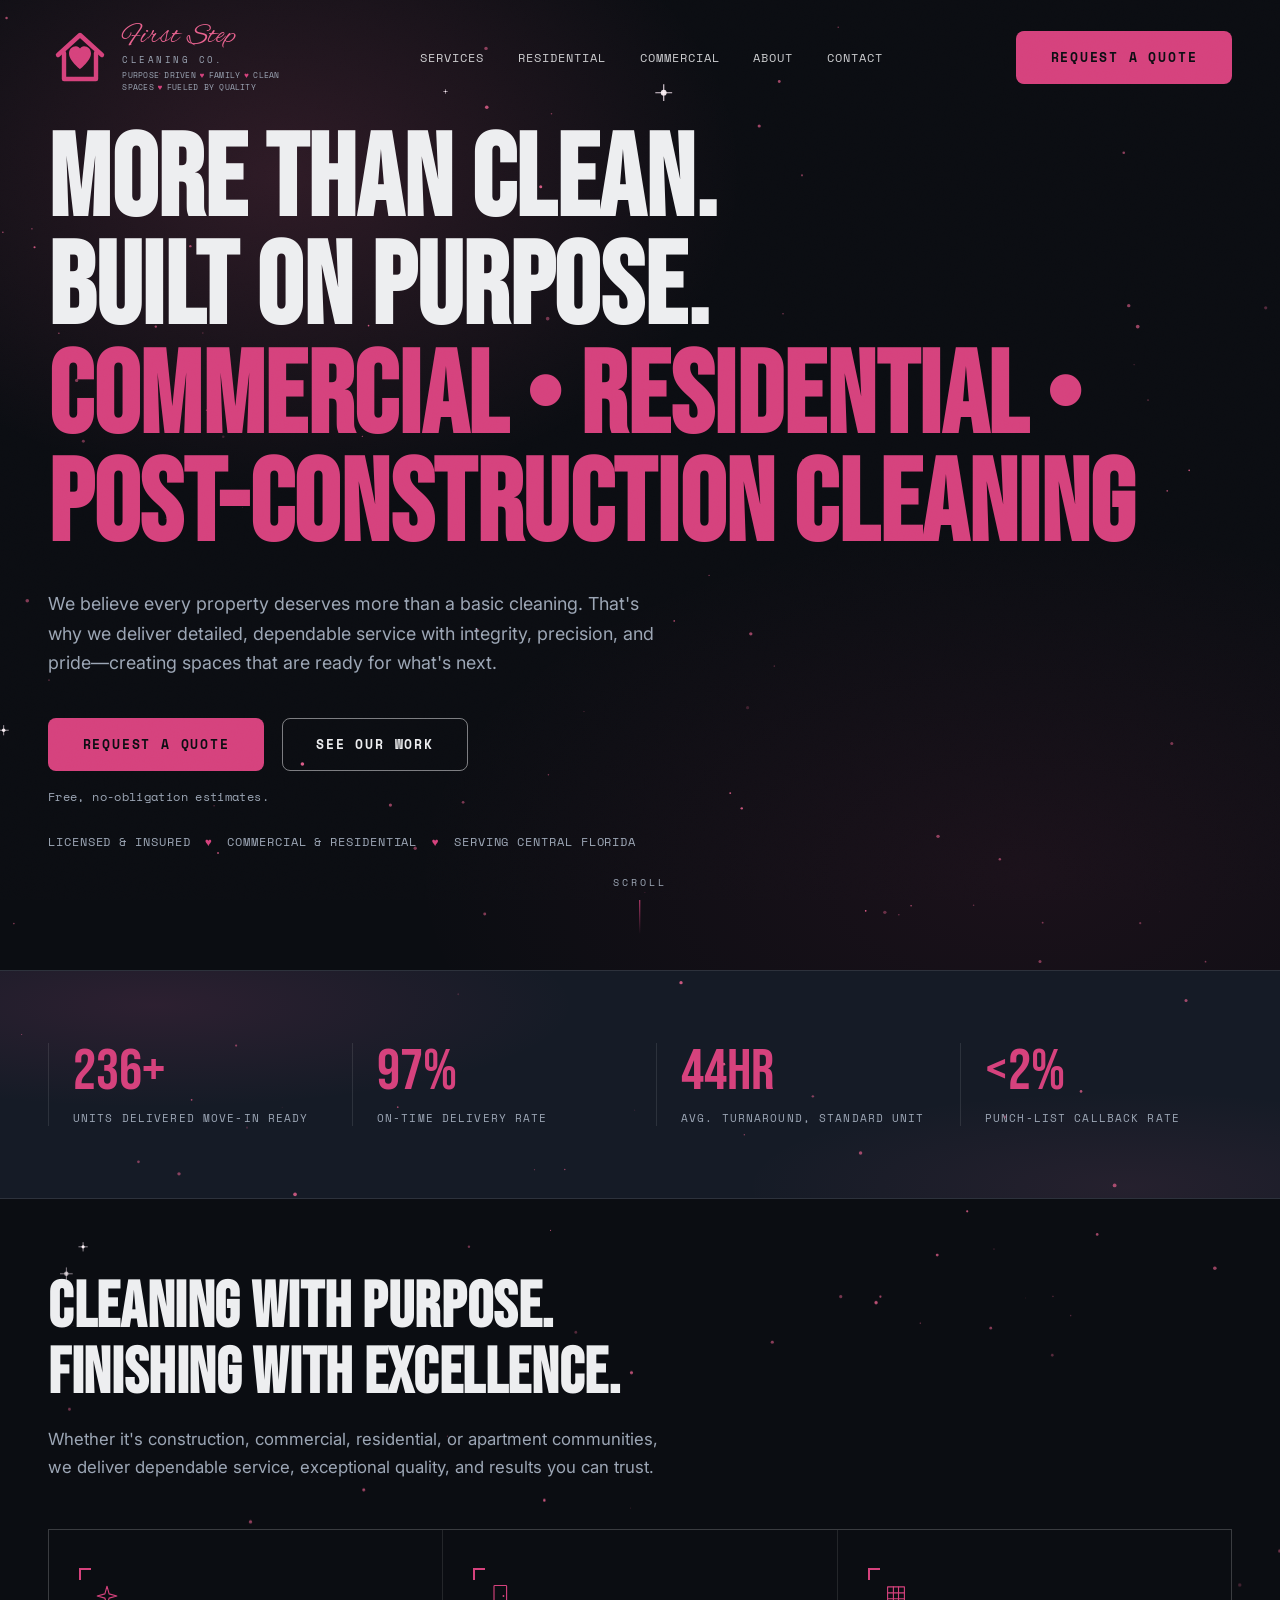
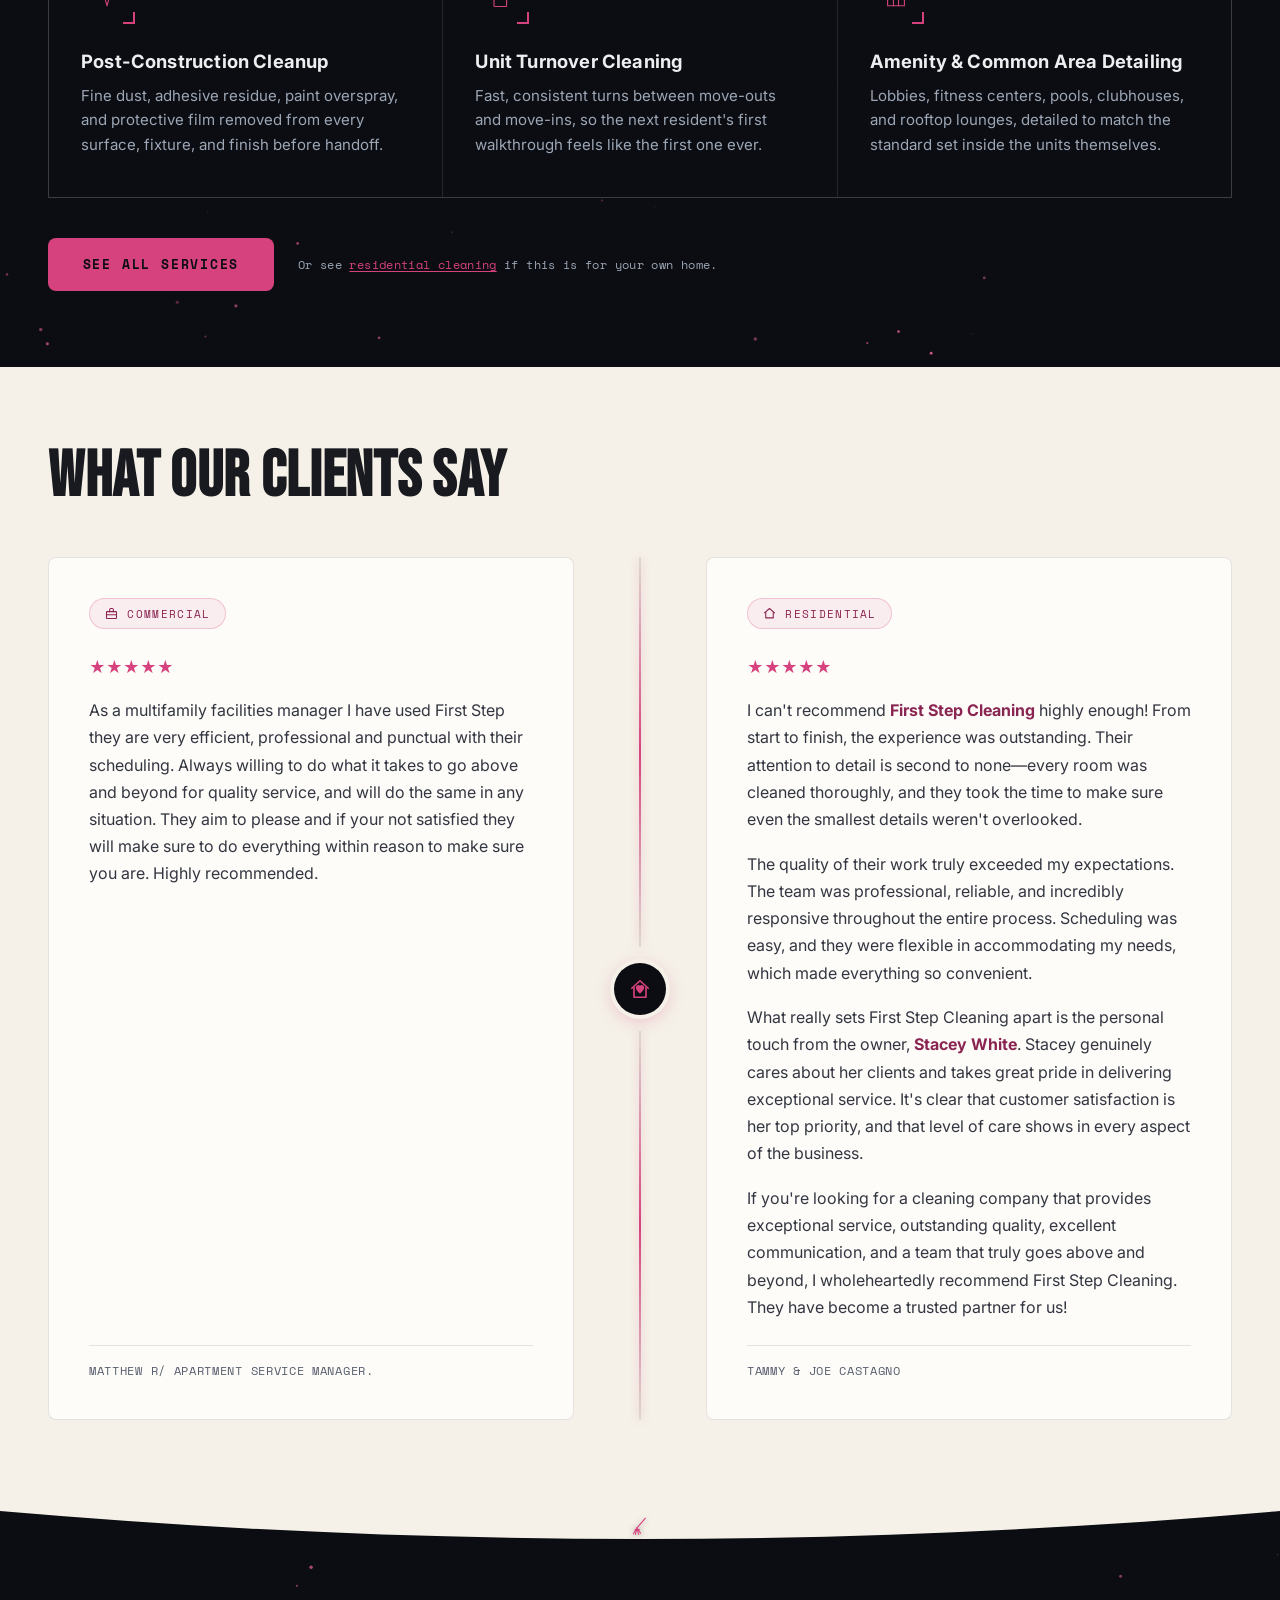
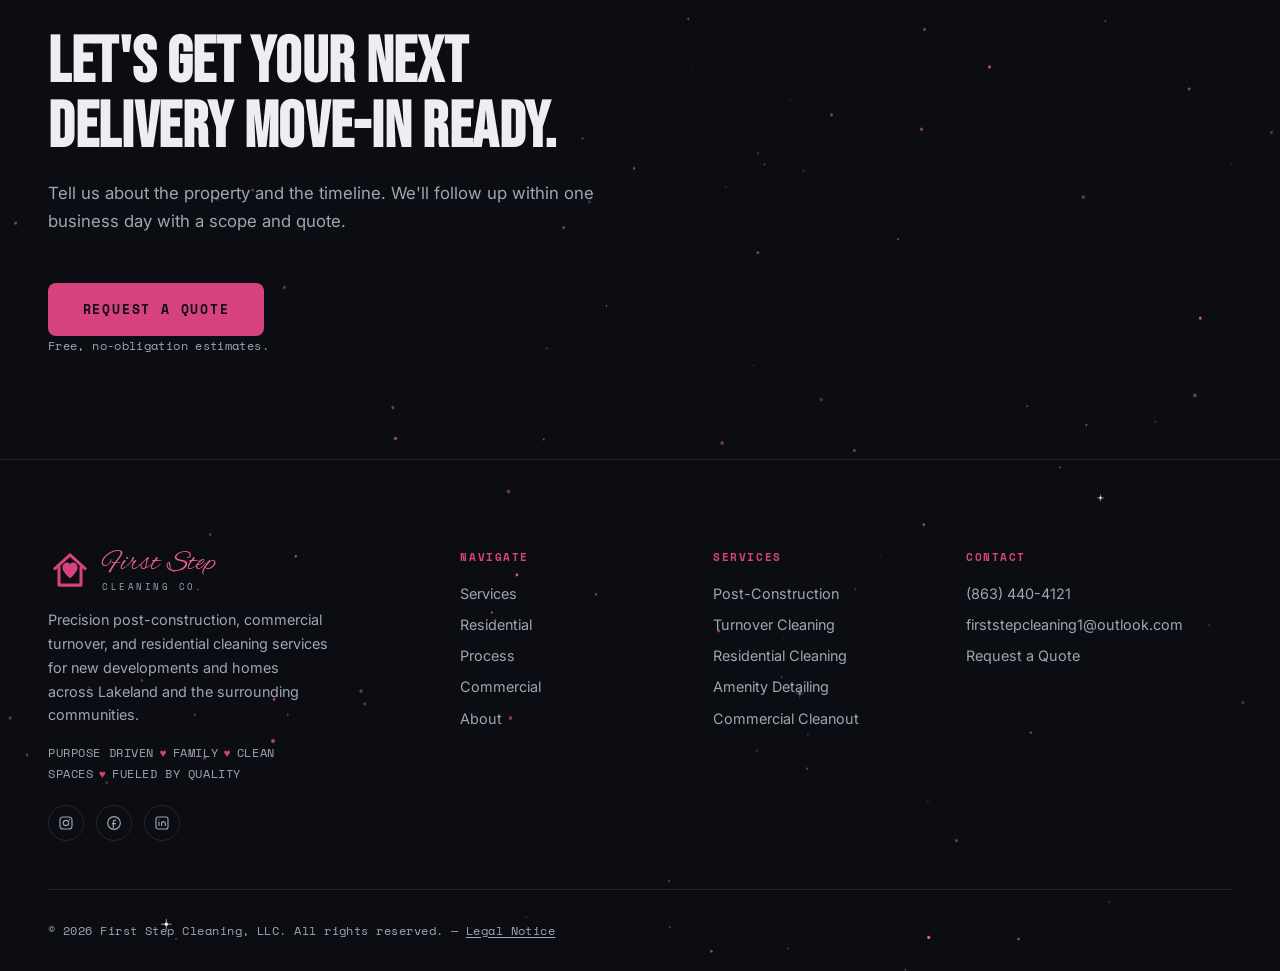
==== commit 9cb716a1: "Replace orphaned services-teaser caption with a purposeful cross-sell note The line next to "See All" ====
--- a/index.html
+++ b/index.html
@@ -257,7 +257,7 @@
     </div>
     <div class="residential-cta reveal reveal-delay-1">
       <a href="services.html" class="btn btn-primary">See All Services</a>
-      <span class="note">Commercial post-construction, turnover &amp; residential cleaning.</span>
+      <span class="note">Or see <a href="residential.html" class="note-link">residential cleaning</a> if this is for your own home.</span>
     </div>
   </div>
 </section>
--- a/styles.css
+++ b/styles.css
@@ -58,17 +58,10 @@
   line-height:1.65;
 }
 .light-section .section-lede{color:var(--slate);}
-.section-head{margin-bottom:clamp(2.5rem,6vw,4.5rem);}
-section{position:relative;padding-block:clamp(4.5rem,10vw,8rem);scroll-margin-top:100px;}
+.section-head{margin-bottom:clamp(1.5rem,4vw,3rem);}
+section{position:relative;padding-block:clamp(3rem,6vw,5rem);scroll-margin-top:100px;}
 .dark-section{background:var(--ink);color:#EDEEF0;}
 .light-section{background:var(--cream);color:#181A1F;}
-
-/* About page runs tighter than the rest of the site — more sections stacked
-   in sequence, so less breathing room between them keeps it from feeling long.
-   The hero (.page-header) is excluded: its top padding has to clear the fixed
-   site header, which the tightened value doesn't leave room for. */
-body.page-about section:not(.page-header){padding-block:clamp(3rem,6vw,5rem);}
-body.page-about .section-head{margin-bottom:clamp(1.5rem,4vw,3rem);}
 
 /* reveal animation */
 .reveal{opacity:0;transform:translateY(28px);transition:opacity 0.8s cubic-bezier(.16,.8,.3,1),transform 0.8s cubic-bezier(.16,.8,.3,1);}
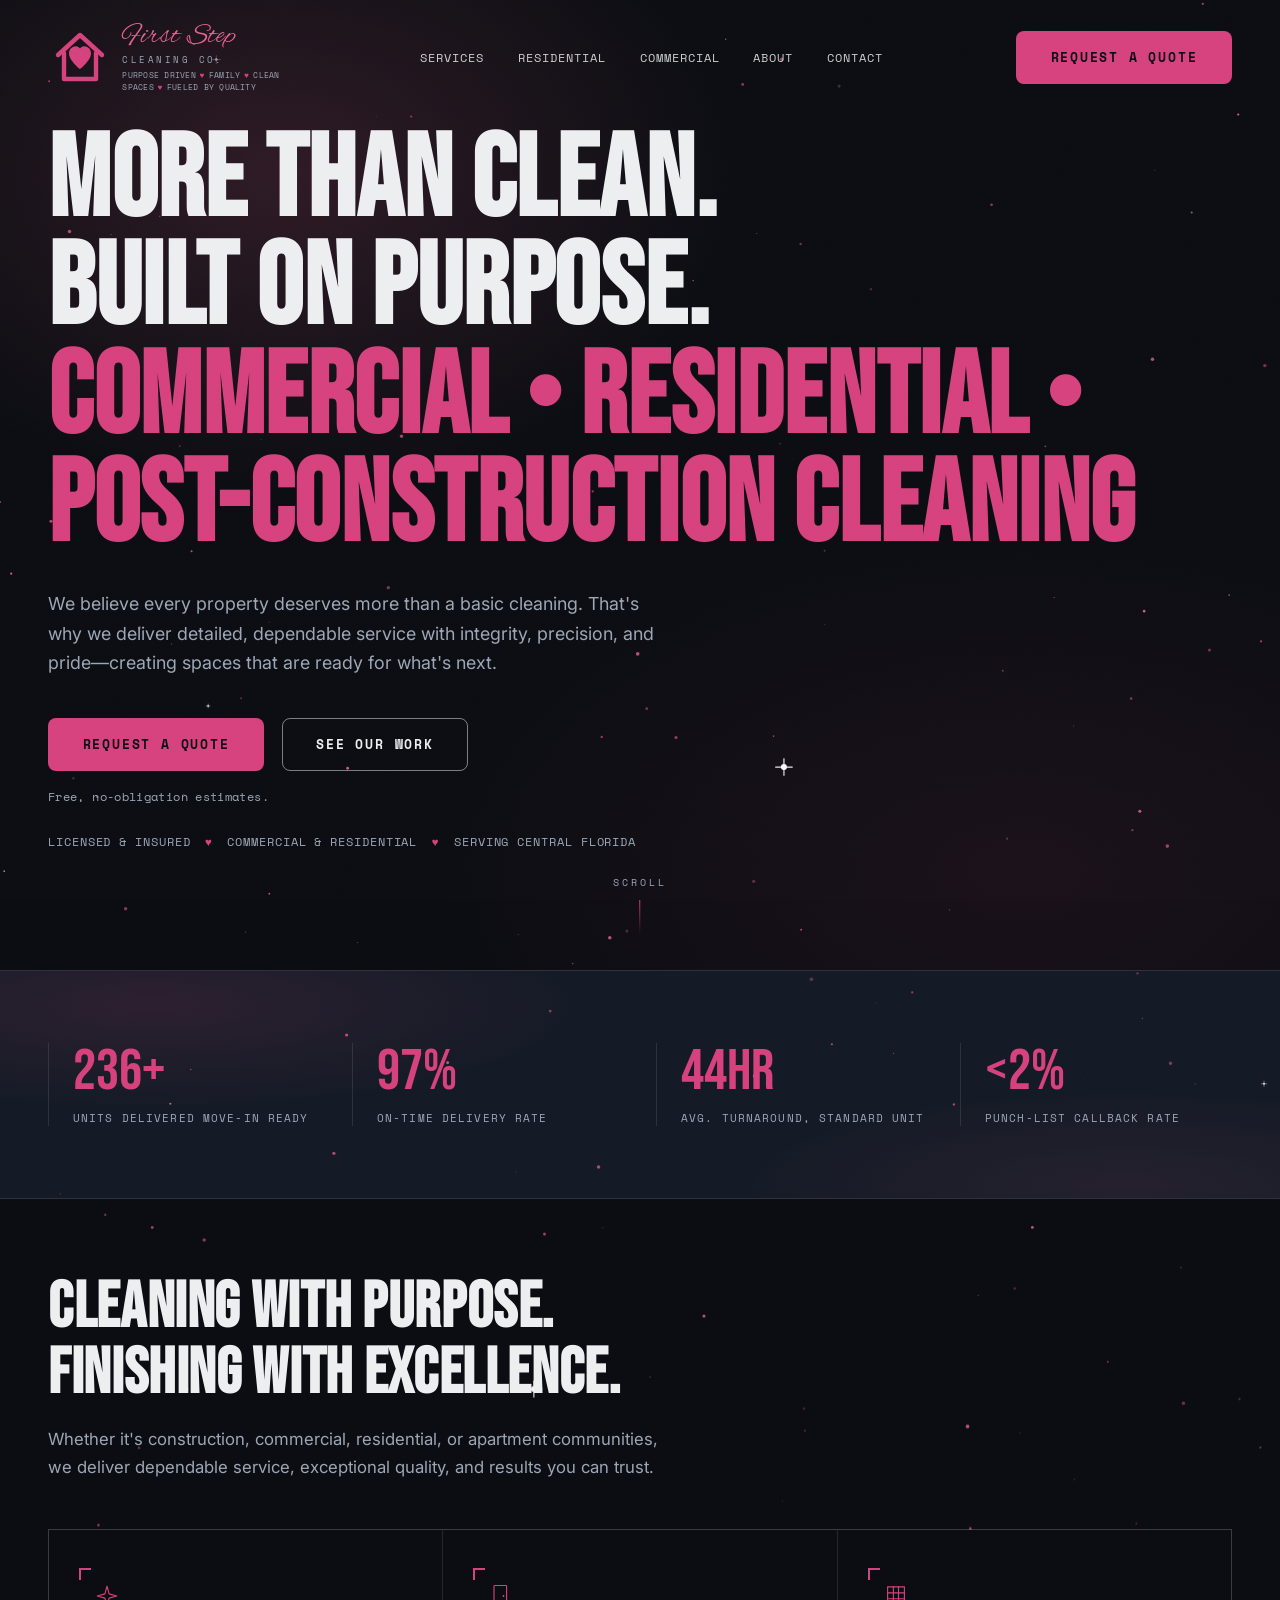
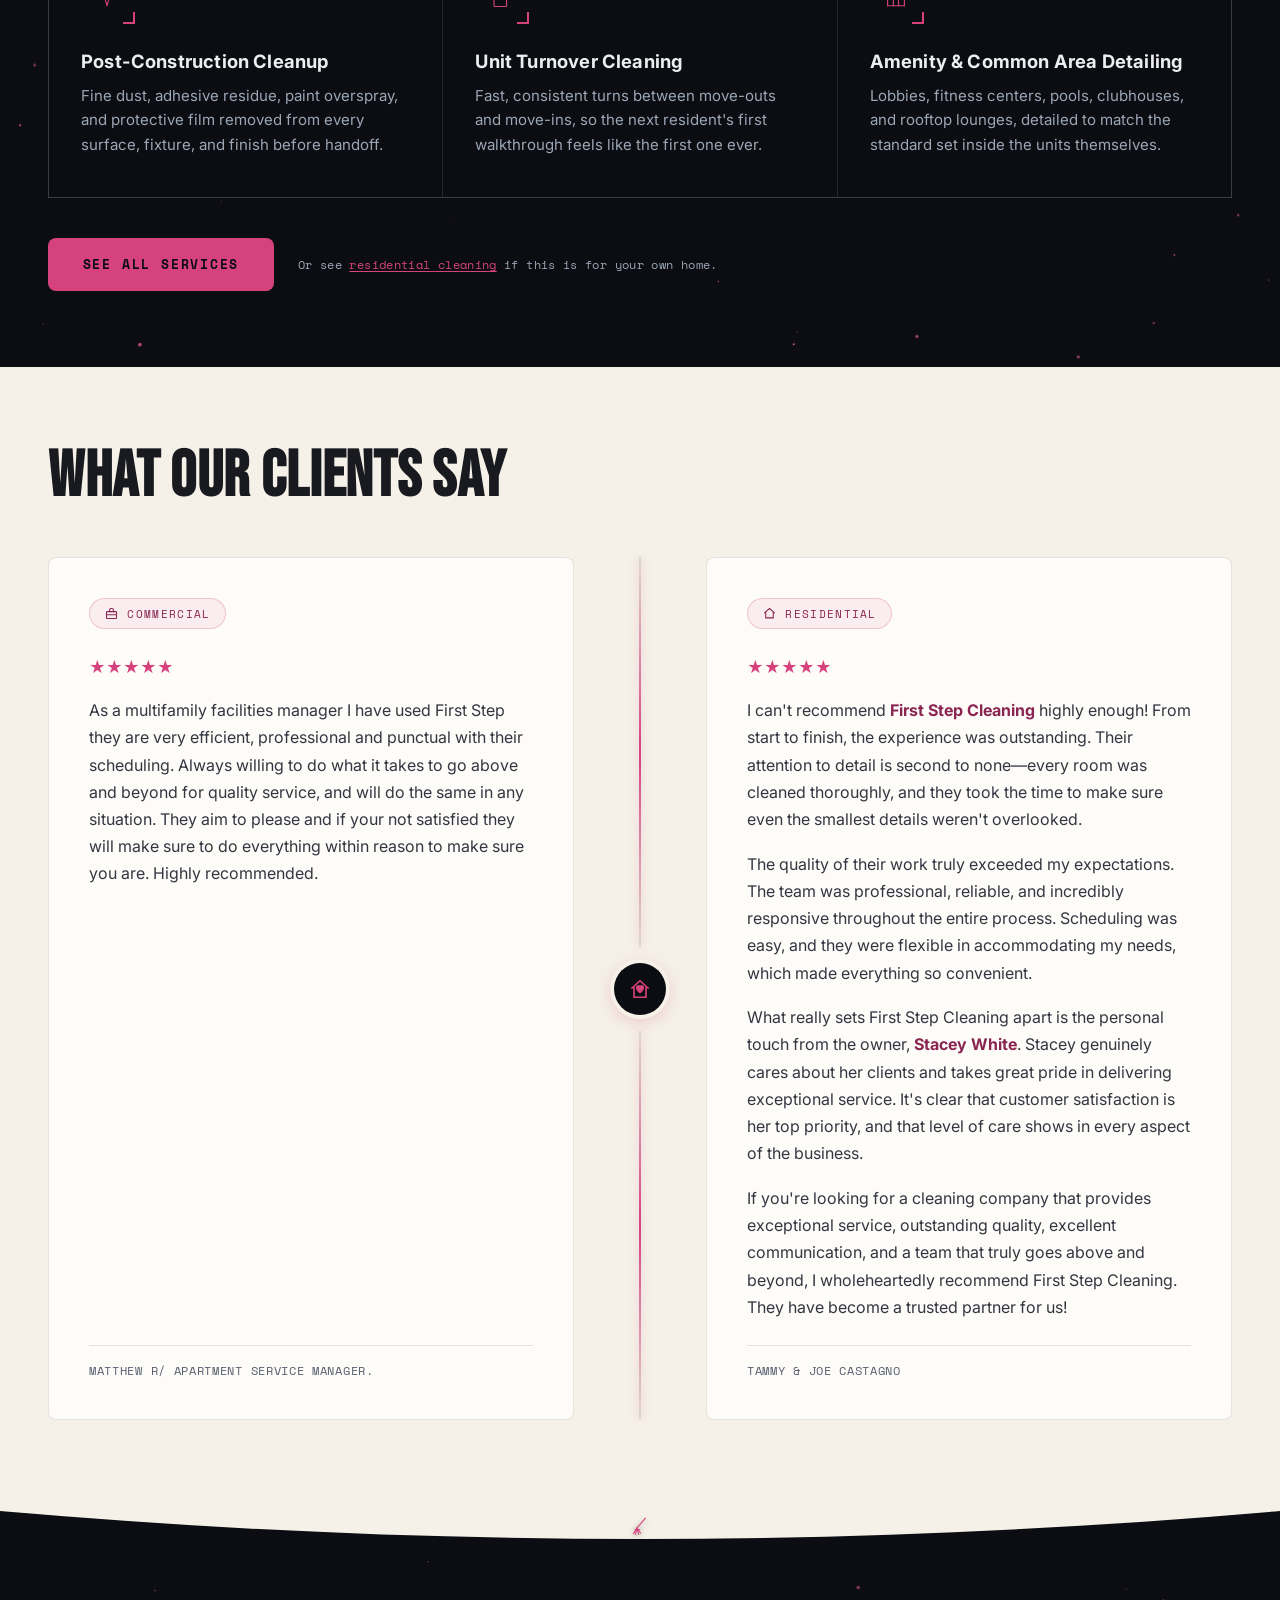
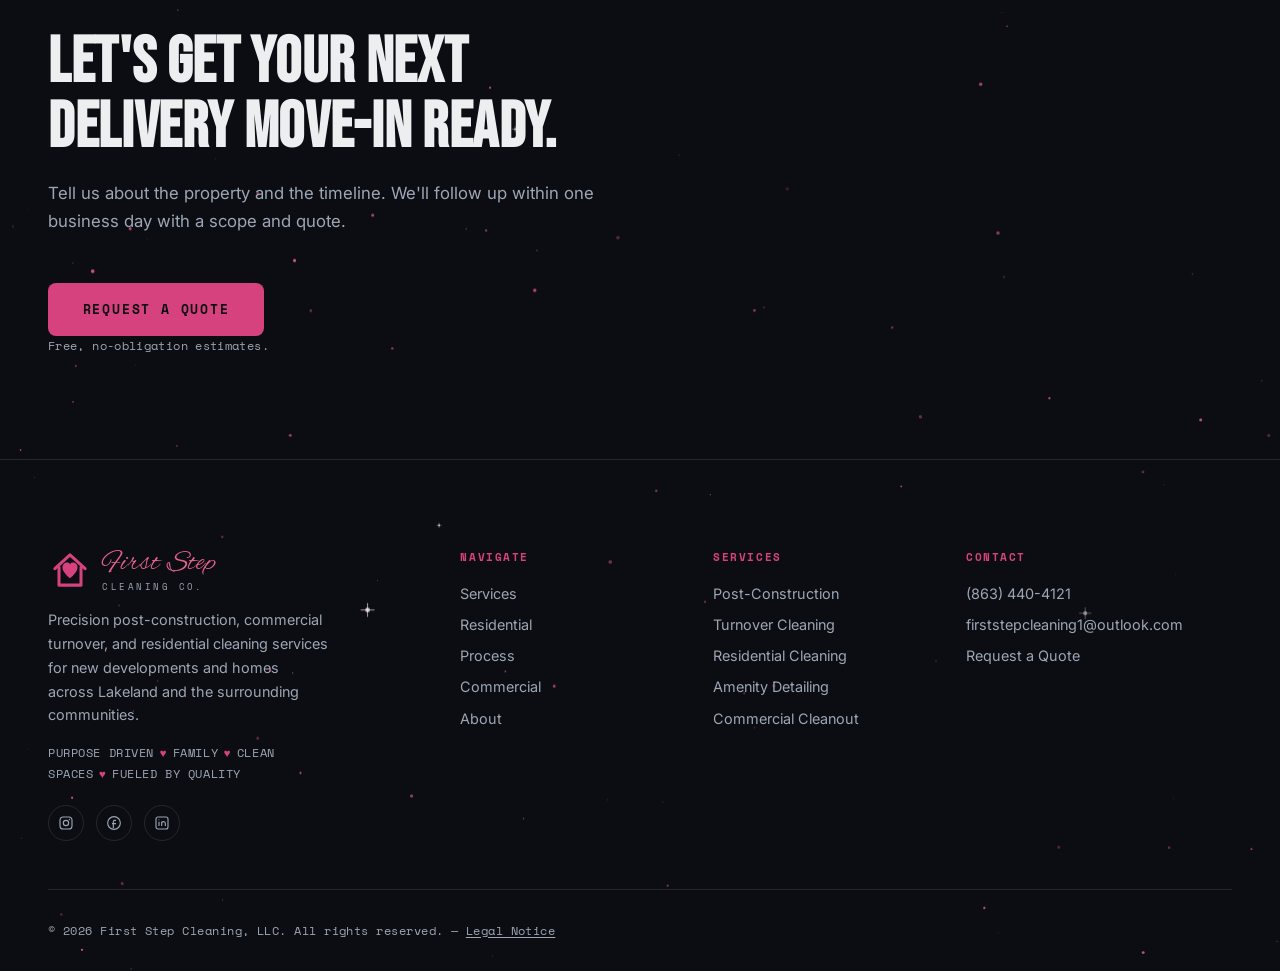
==== commit e15190b4: "Give every page the homepage's continuous hero look - Extend the oversized two-tone hero headline tr" ====
--- a/index.html
+++ b/index.html
@@ -229,7 +229,7 @@
 </section>
 
 <!-- ============================= SERVICES TEASER ============================= -->
-<section class="dark-section particle-zone" id="services-teaser">
+<section class="dark-section particle-zone section-glow" id="services-teaser">
   <canvas class="particle-field"></canvas>
   <div class="container">
     <div class="section-head reveal">
@@ -296,7 +296,7 @@
 <div class="wave-divider" style="background:var(--cream);" aria-hidden="true"><svg class="wave-shape" viewBox="0 0 1200 60" preserveAspectRatio="none"><path d="M0,15 C400,55 800,55 1200,15 L1200,60 L0,60 Z" fill="var(--ink)"/></svg><svg class="wave-icon" viewBox="0 0 40 40" fill="none" stroke="currentColor" stroke-width="1.8" stroke-linecap="round" stroke-linejoin="round"><path d="M29 7 L15 23"/><path d="M15 23 L9 33 M15 23 L12.3 34 M15 23 L17.7 34 M15 23 L21 32"/><path d="M12 26 L19 26"/></svg></div>
 
 <!-- ============================= FINAL CTA ============================= -->
-<section class="dark-section particle-zone" id="cta-final">
+<section class="dark-section particle-zone section-glow" id="cta-final">
   <canvas class="particle-field"></canvas>
   <div class="container">
     <div class="section-head reveal">
--- a/styles.css
+++ b/styles.css
@@ -194,6 +194,15 @@
 
 /* ============================= PAGE HEADER (subpages) ============================= */
 .page-header{padding-top:clamp(7.5rem,15vw,10.5rem);padding-bottom:clamp(2.5rem,5vw,3.5rem);}
+/* Same oversized two-tone treatment as the homepage hero's h1, reused on
+   every other page's header so they all read as one family of hero. */
+.hero-title{
+  font-family:var(--font-display);text-transform:uppercase;
+  font-size:clamp(3rem,9vw,7.2rem);line-height:0.94;letter-spacing:0.005em;
+  margin-bottom:1.75rem;
+}
+.hero-title .line-1{display:block;color:#EDEEF0;}
+.hero-title .line-2{display:block;color:var(--gold);}
 
 /* ============================= HERO ============================= */
 .hero{
@@ -221,6 +230,7 @@
 .hero-ctas{display:flex;flex-wrap:wrap;gap:1.1rem;margin-bottom:1rem;}
 .cta-note{font-family:var(--font-mono);font-size:0.76rem;color:var(--mist);letter-spacing:0.03em;margin-bottom:1.75rem;}
 .trust-line{font-family:var(--font-mono);font-size:0.72rem;letter-spacing:0.08em;color:var(--mist);display:flex;flex-wrap:wrap;gap:0.5rem 0.9rem;text-transform:uppercase;}
+.section-lede + .trust-line{margin-top:1.25rem;}
 .trust-line .dot{color:var(--gold);}
 .scroll-cue{position:absolute;bottom:clamp(28px,4vh,44px);left:50%;transform:translateX(-50%);z-index:3;display:flex;flex-direction:column;align-items:center;gap:0.6rem;}
 .scroll-cue span{font-family:var(--font-mono);font-size:0.65rem;letter-spacing:0.28em;color:var(--mist);text-transform:uppercase;}
@@ -269,17 +279,6 @@
 /* ============================= VISIONARIES SCRAPBOOK BG DOODLES ============================= */
 .visionaries-section{position:relative;overflow:hidden;}
 .visionaries-section .container{position:relative;z-index:1;}
-.visionaries-section::before{
-  content:'';
-  position:absolute;inset:0;
-  background:
-    radial-gradient(ellipse 50% 40% at 10% 15%, rgba(214,66,125,0.06) 0%, transparent 70%),
-    radial-gradient(ellipse 40% 35% at 90% 80%, rgba(214,66,125,0.05) 0%, transparent 70%);
-  pointer-events:none;z-index:0;
-}
-/* Visionary Team (About) and See The Difference (Residential) trade the scrapbook
-   gradient/doodles for a full-height particle sparkle field instead. */
-#visionaryTeam::before,#seeDifference::before{content:none;}
 .v-doodle-layer{
   position:absolute;inset:0;pointer-events:none;z-index:0;
   overflow:hidden;
@@ -396,7 +395,23 @@
 .why-item h3{font-size:1.05rem;font-weight:700;margin-bottom:0.4rem;}
 .why-item p{color:var(--slate);font-size:0.92rem;line-height:1.6;}
 
+/* Shared atmospheric glow — same rose radial-gradient wash used behind the
+   homepage hero, reused on every other dark content section. background-attachment:fixed
+   pins the gradient to the viewport rather than each section's own box, so it reads as
+   one continuous backdrop showing through as you scroll instead of a pattern that
+   visibly resets at every section boundary. */
+.section-glow::before{
+  content:'';position:absolute;inset:0;z-index:0;pointer-events:none;
+  background:radial-gradient(ellipse 60% 55% at 22% 18%,rgba(232,98,143,0.16),transparent 60%),
+             radial-gradient(ellipse 80% 60% at 80% 90%,rgba(214,66,125,0.08),transparent 60%);
+  background-attachment:fixed;
+}
+
 /* ============================= ABOUT ============================= */
+/* Combined hero + bio block — same top clearance as the homepage hero, so
+   the page opens with one unified block instead of a small header followed
+   by a separate section. */
+.about-hero{padding-top:clamp(7.5rem,15vw,10.5rem);}
 .about-grid{display:grid;grid-template-columns:0.85fr 1.15fr;gap:clamp(2.5rem,6vw,5rem);align-items:center;}
 .portrait-wrap{position:relative;aspect-ratio:4/5;max-width:400px;box-shadow:0 0 0 1px rgba(214,66,125,0.5),0 0 26px rgba(232,98,143,0.2);}
 /* Border made of the site's own particle sparkles, masked to a frame-shaped
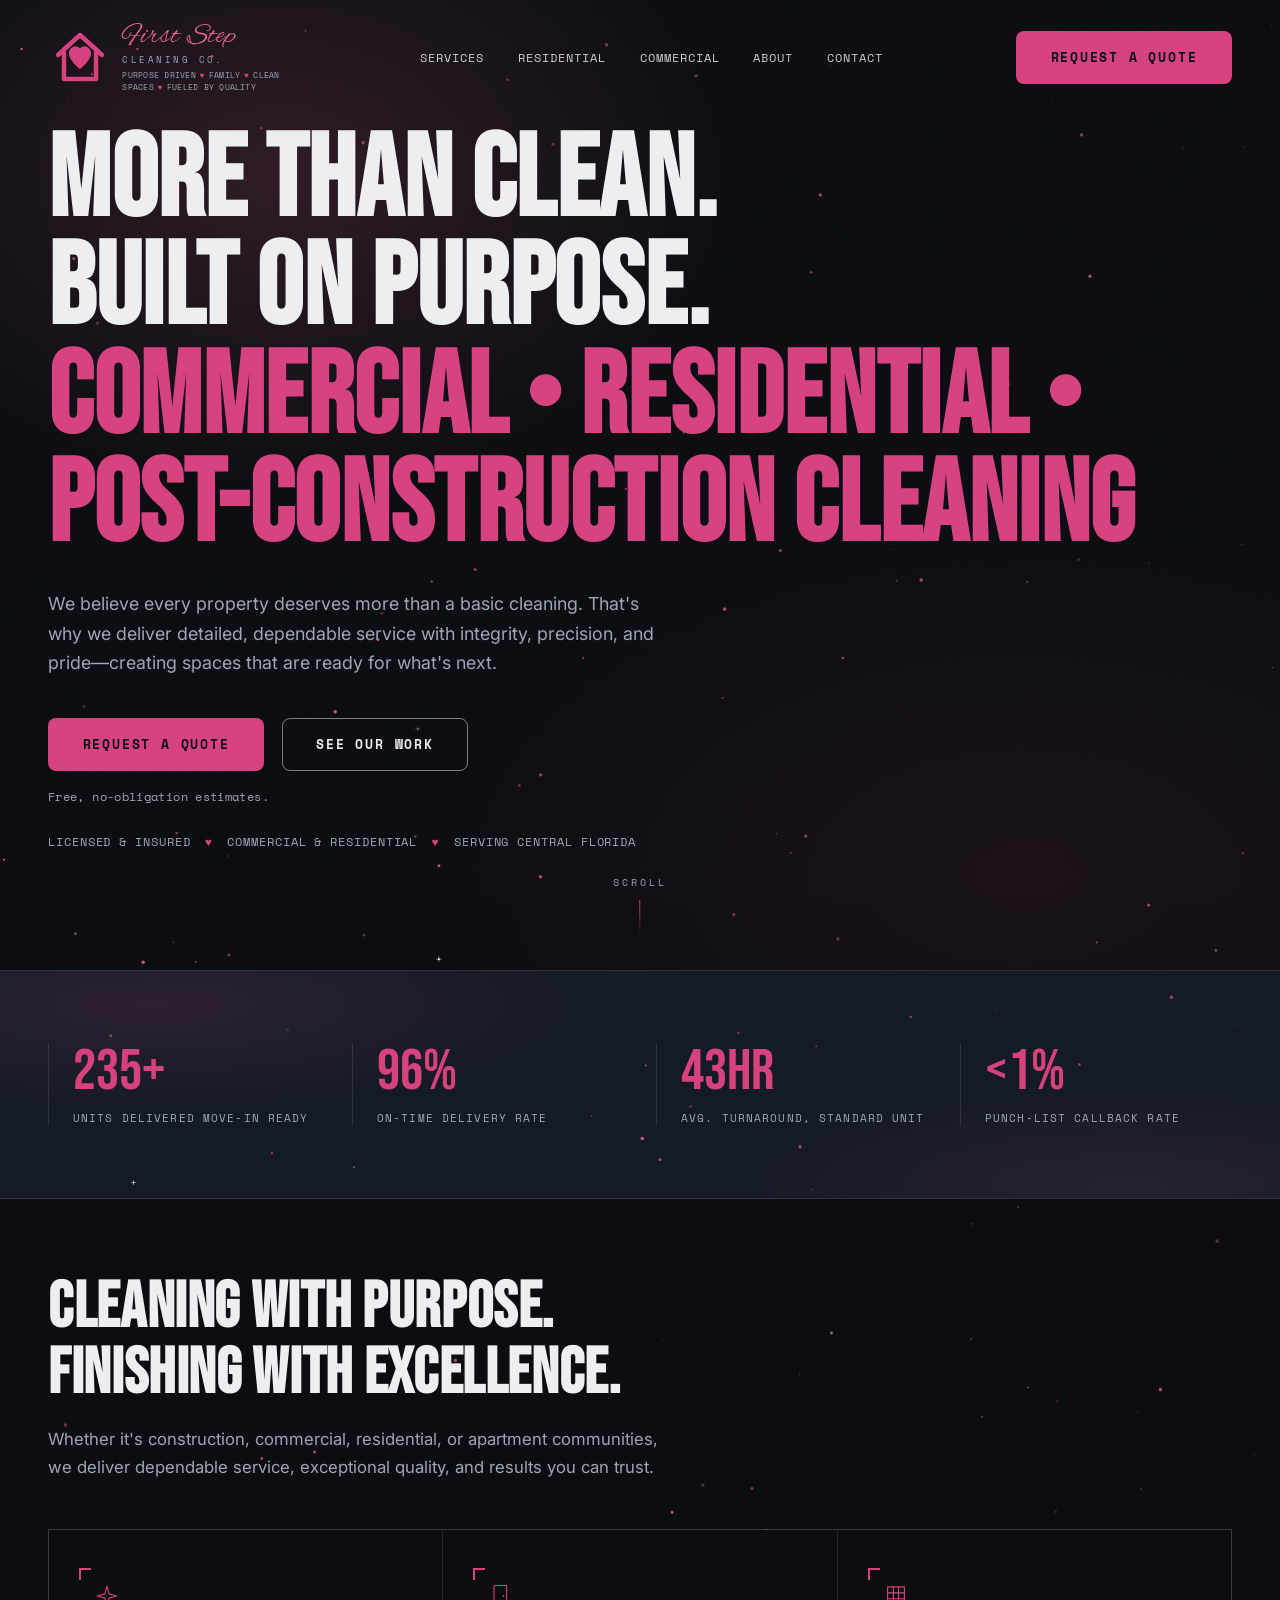
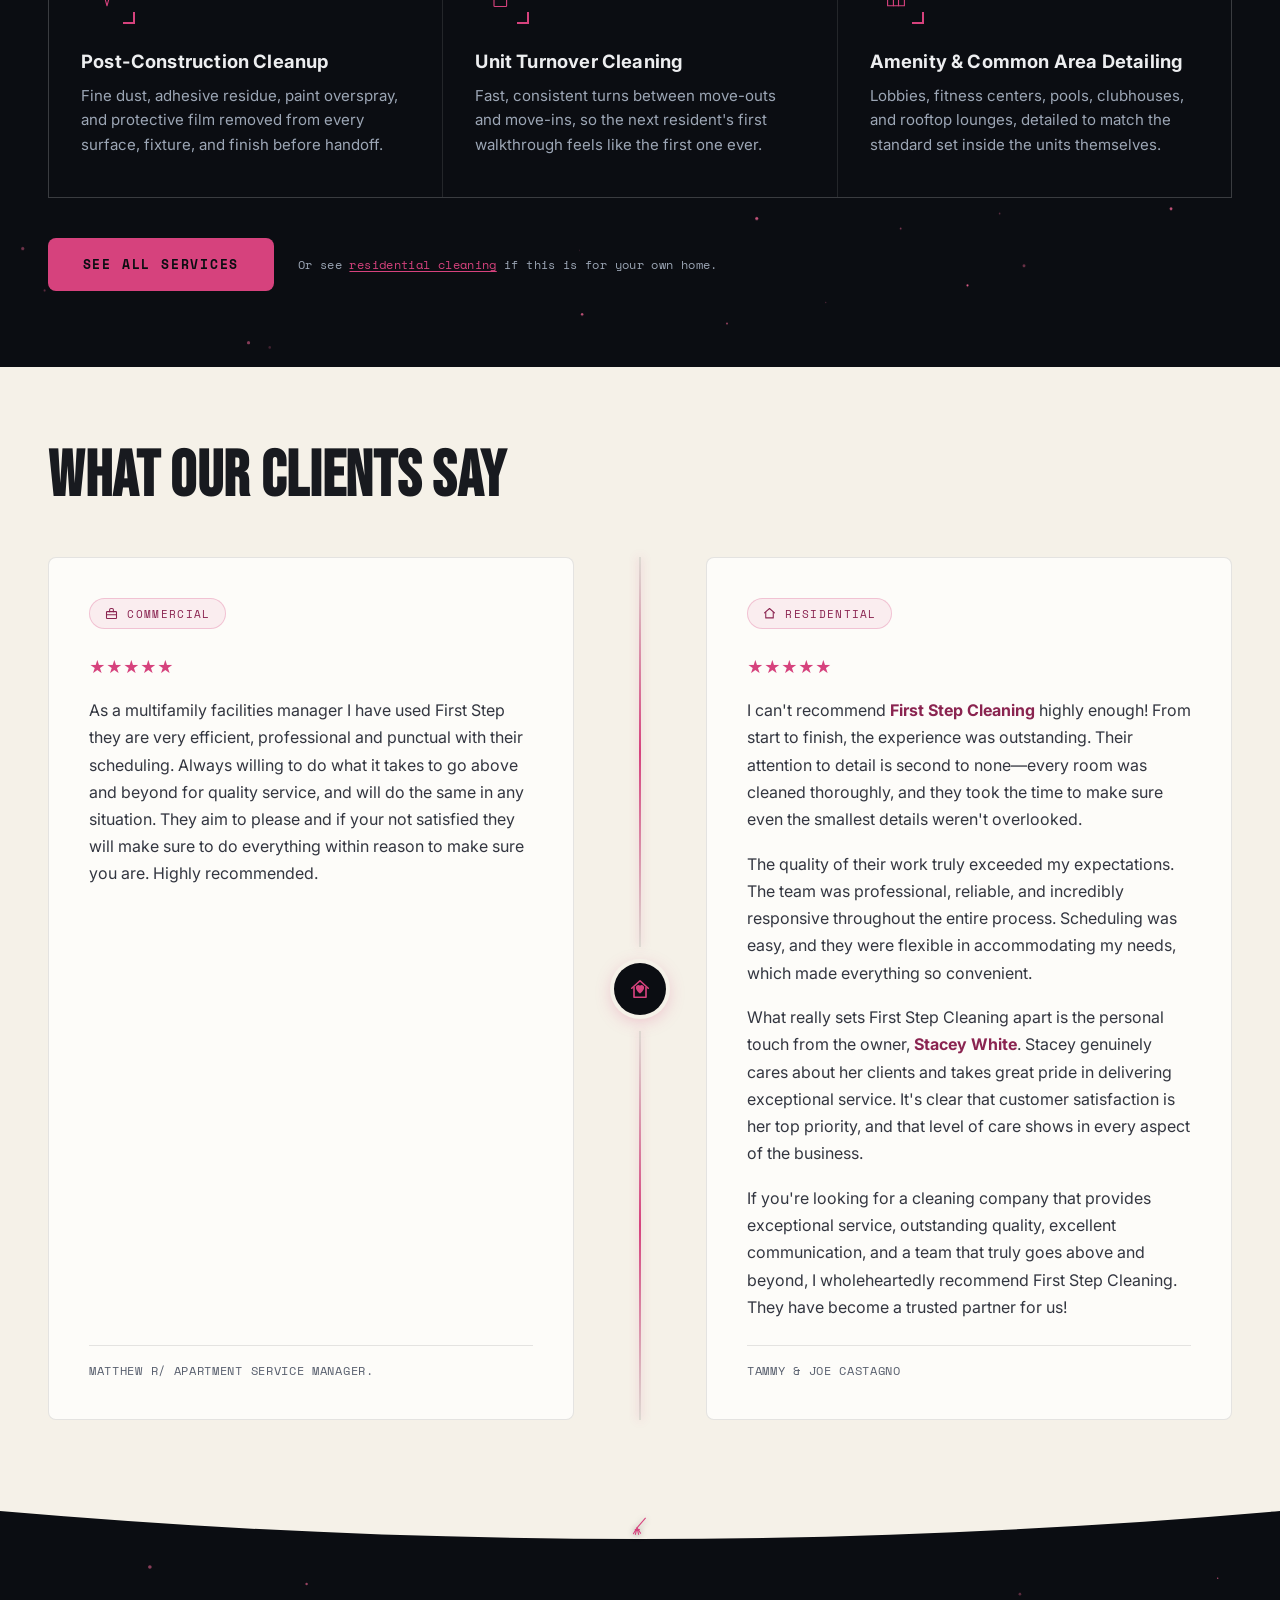
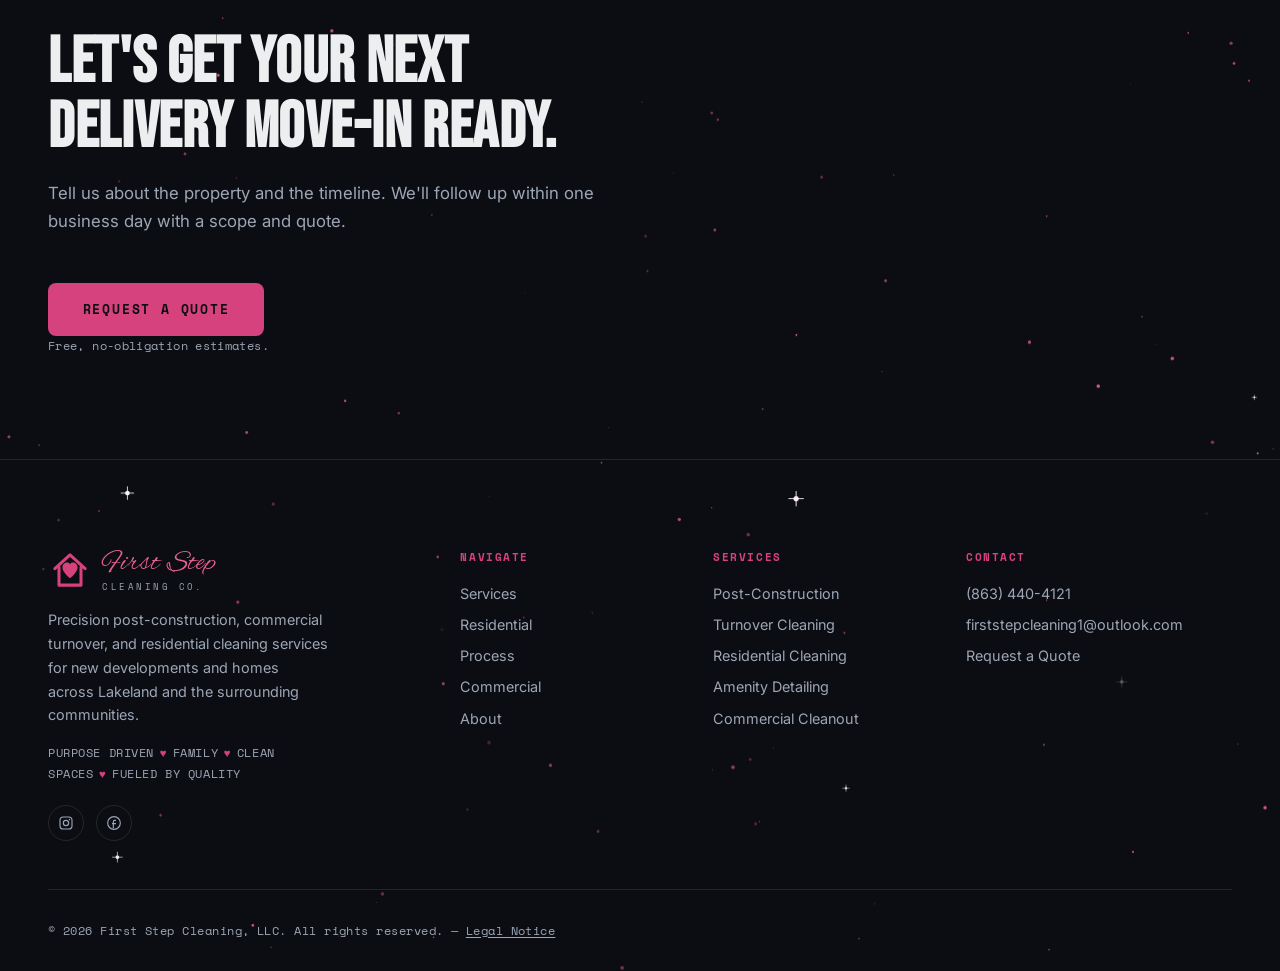
==== commit 84ceb393: "Link footer Instagram/Facebook icons, remove LinkedIn badge We don't have a LinkedIn presence, and t" ====
--- a/index.html
+++ b/index.html
@@ -323,9 +323,8 @@
         <p>Precision post-construction, commercial turnover, and residential cleaning services for new developments and homes across Lakeland and the surrounding communities.</p>
         <p class="footer-tagline">Purpose Driven<span class="dot">♥</span>Family<span class="dot">♥</span>Clean Spaces<span class="dot">♥</span>Fueled by Quality</p>
         <div class="social-row">
-          <a href="#" aria-label="Instagram"><svg viewBox="0 0 24 24" fill="none" stroke="currentColor" stroke-width="1.7"><rect x="3" y="3" width="18" height="18" rx="5"/><circle cx="12" cy="12" r="4"/><circle cx="17.2" cy="6.8" r="1" fill="currentColor" stroke="none"/></svg></a>
-          <a href="#" aria-label="Facebook"><svg viewBox="0 0 24 24" fill="none" stroke="currentColor" stroke-width="1.7"><path d="M15 8h-2a2 2 0 0 0-2 2v10M9 13h6"/><circle cx="12" cy="12" r="9.5"/></svg></a>
-          <a href="#" aria-label="LinkedIn"><svg viewBox="0 0 24 24" fill="none" stroke="currentColor" stroke-width="1.7"><rect x="3" y="3" width="18" height="18" rx="3"/><line x1="7.5" y1="10" x2="7.5" y2="16.5"/><circle cx="7.5" cy="7" r="0.8" fill="currentColor" stroke="none"/><path d="M11.5 16.5V10M11.5 12.8c0-1.5 1.2-2.8 2.8-2.8s2.7 1 2.7 2.9v3.6"/></svg></a>
+          <a href="https://www.instagram.com/firststepcleaning1/" target="_blank" rel="noopener noreferrer" aria-label="Instagram"><svg viewBox="0 0 24 24" fill="none" stroke="currentColor" stroke-width="1.7"><rect x="3" y="3" width="18" height="18" rx="5"/><circle cx="12" cy="12" r="4"/><circle cx="17.2" cy="6.8" r="1" fill="currentColor" stroke="none"/></svg></a>
+          <a href="https://www.facebook.com/profile.php?id=61592242377819" target="_blank" rel="noopener noreferrer" aria-label="Facebook"><svg viewBox="0 0 24 24" fill="none" stroke="currentColor" stroke-width="1.7"><path d="M15 8h-2a2 2 0 0 0-2 2v10M9 13h6"/><circle cx="12" cy="12" r="9.5"/></svg></a>
         </div>
       </div>
       <div class="footer-col">
